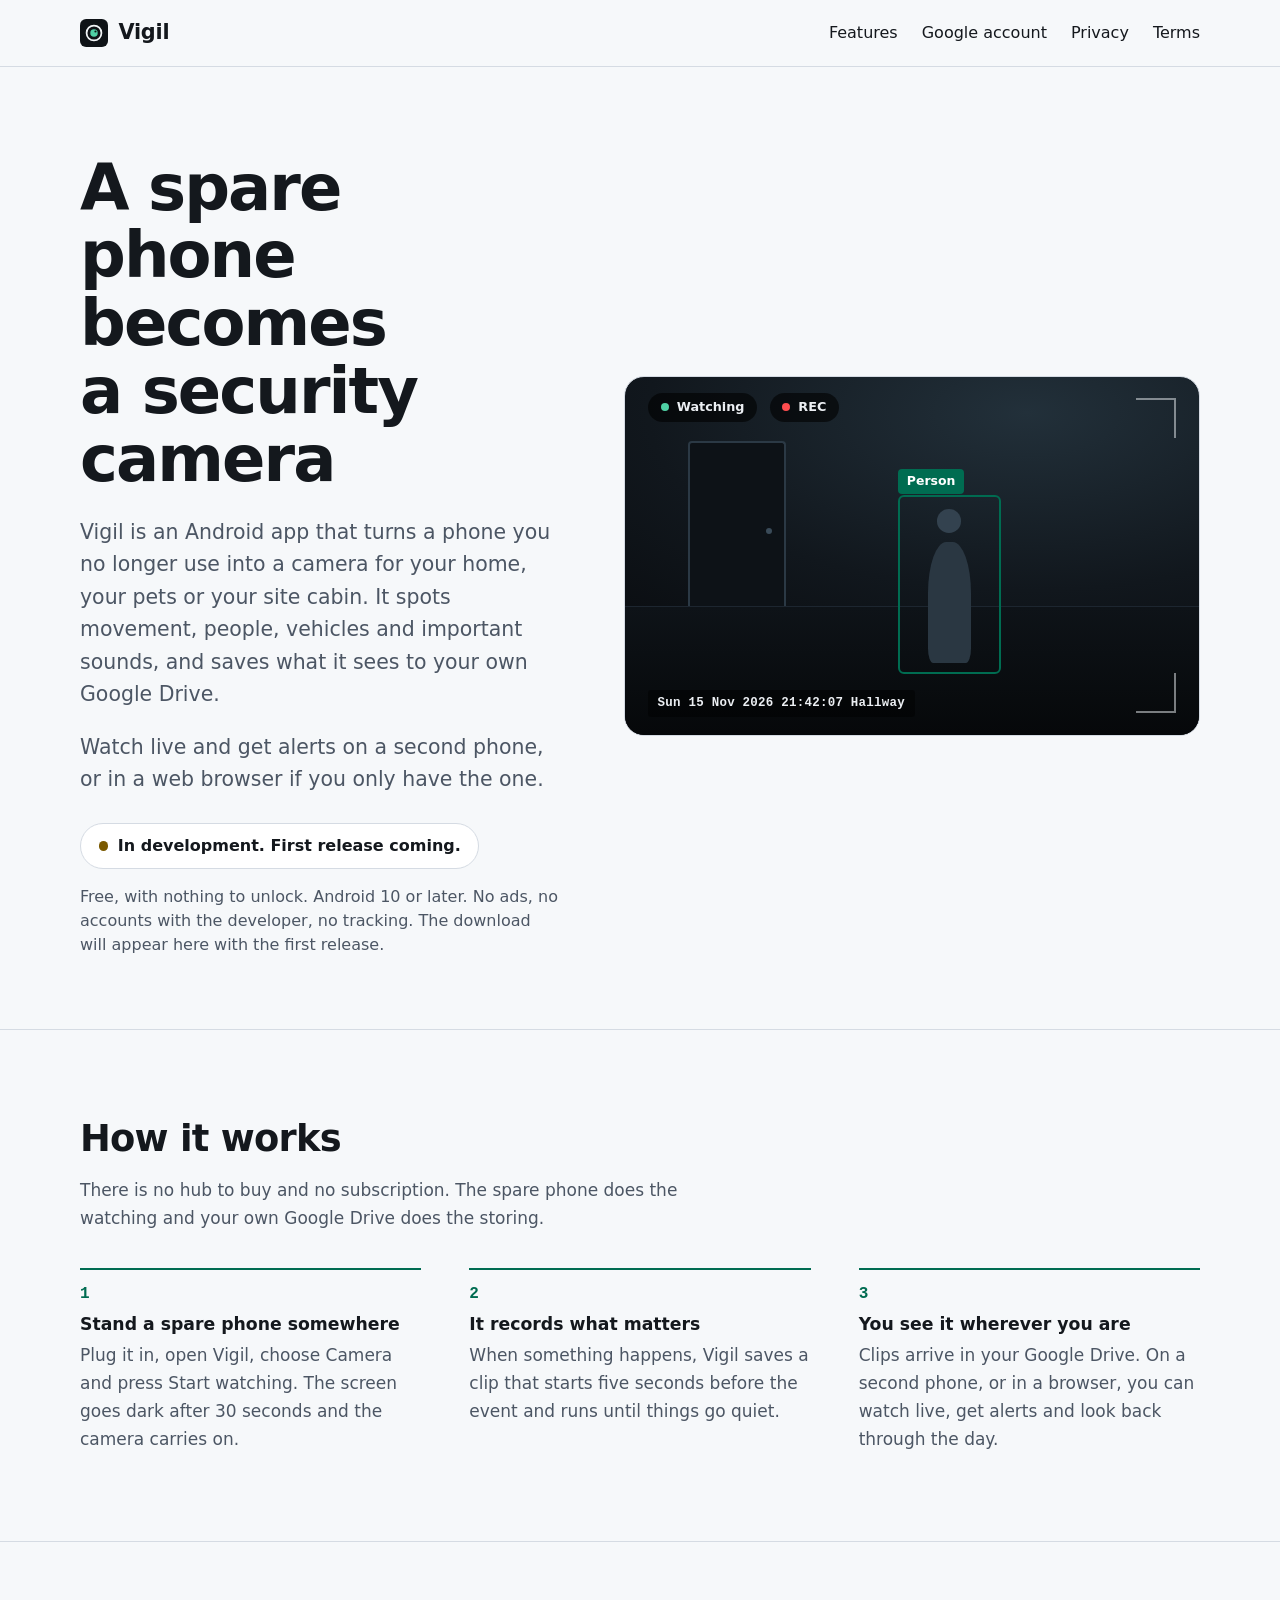
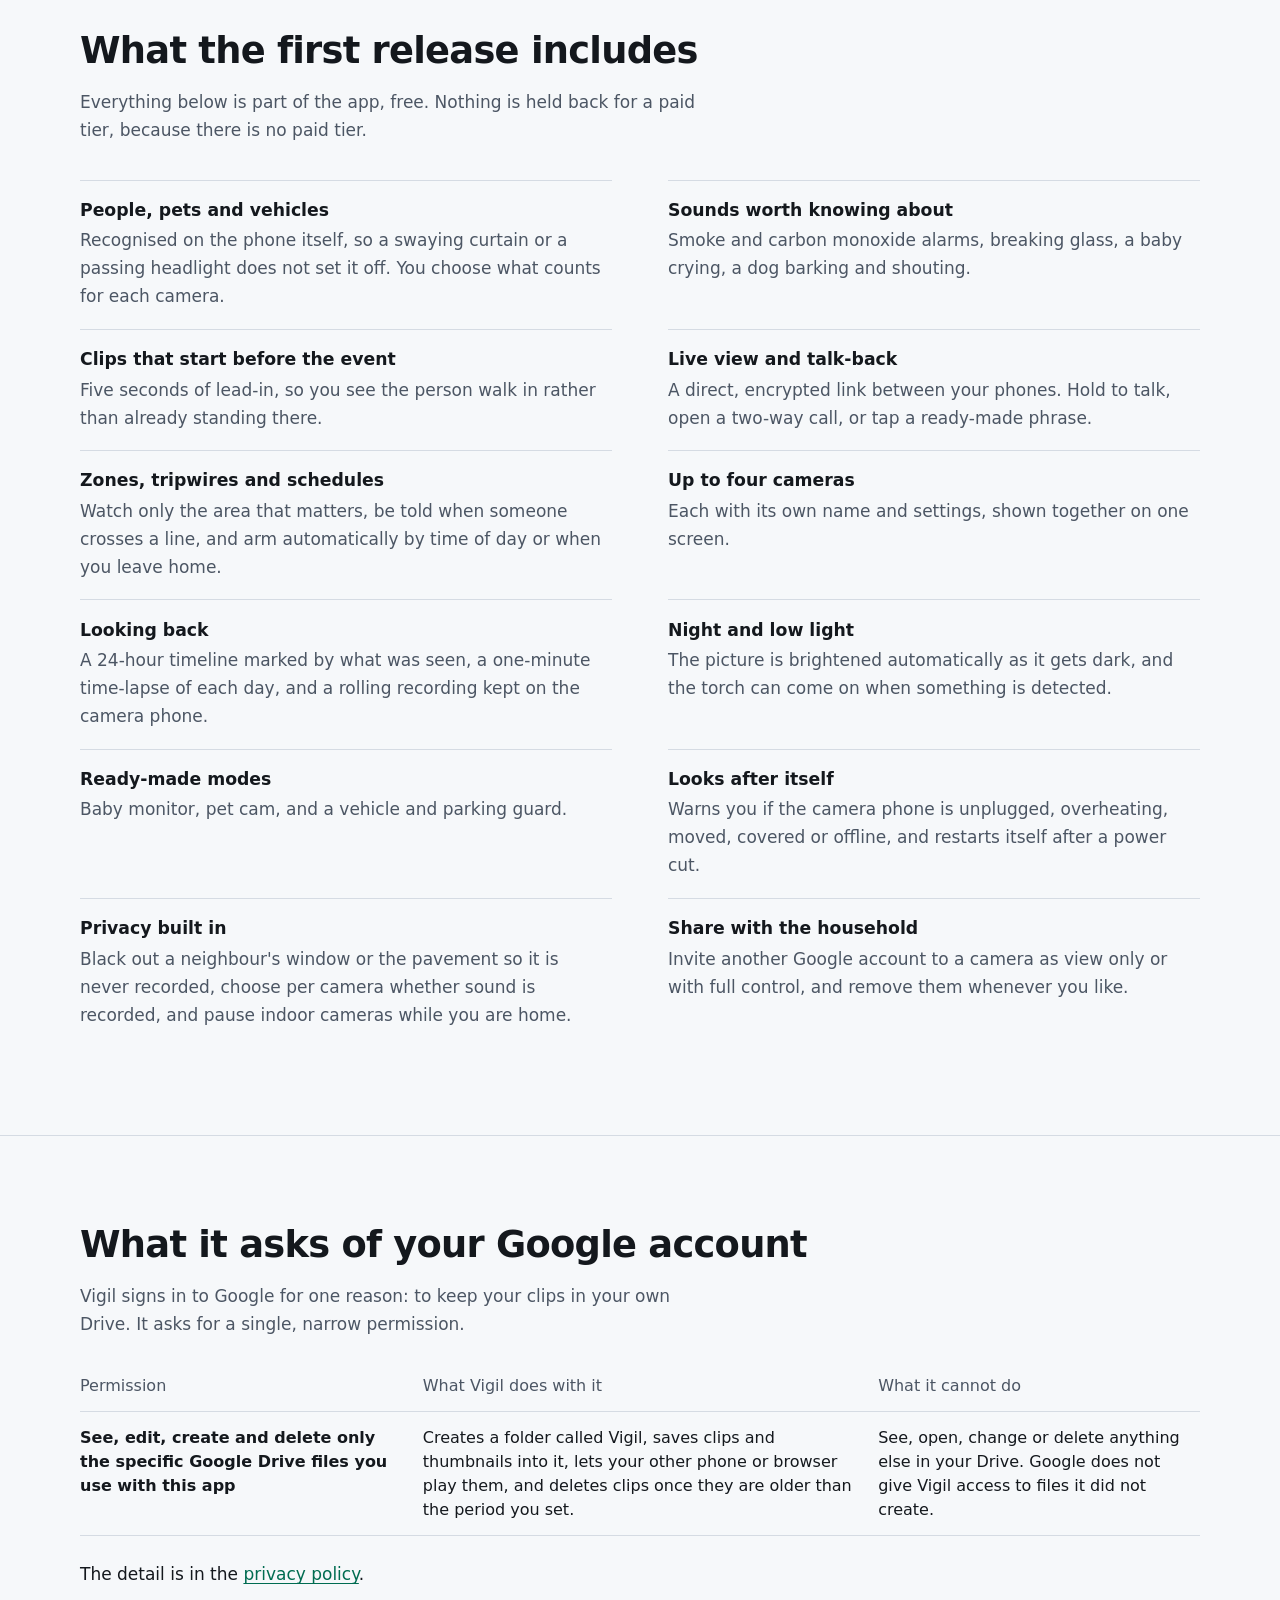
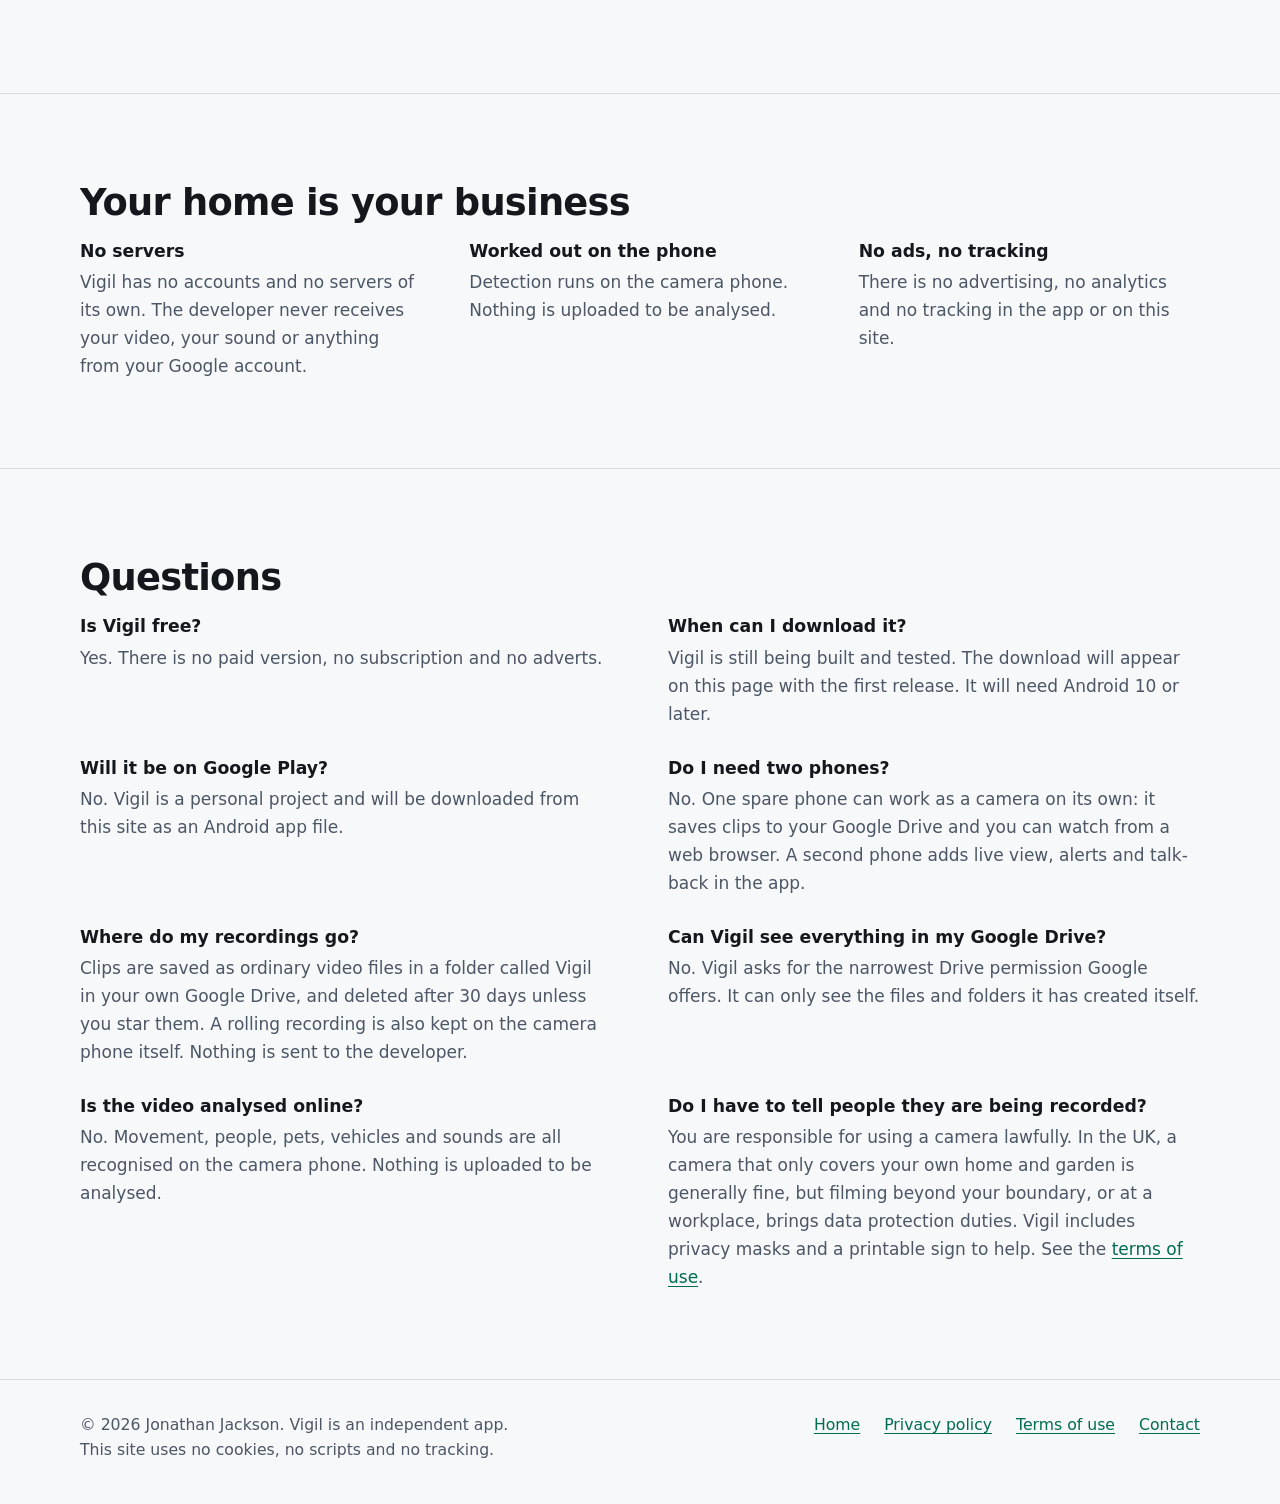
==== index.html @ ba8166d8 "Add the Vigil website: home page, privacy policy and terms of use" ====
<!DOCTYPE html>
<html lang="en-GB">
<head>
<meta charset="utf-8">
<meta name="viewport" content="width=device-width, initial-scale=1">
<title>Vigil: a spare Android phone as a home security camera</title>
<meta name="description" content="Vigil turns a spare Android phone into a security camera. Detection runs on the phone and clips save to your own Google Drive. Free, no ads, no tracking.">
<meta name="author" content="Jonathan Jackson">
<link rel="canonical" href="https://customgpter.github.io/vigil/">
<meta name="theme-color" content="#0b0d10" media="(prefers-color-scheme: dark)">
<meta name="theme-color" content="#f6f8fa" media="(prefers-color-scheme: light)">
<meta property="og:type" content="website">
<meta property="og:site_name" content="Vigil">
<meta property="og:title" content="Vigil: a spare Android phone as a home security camera">
<meta property="og:description" content="Vigil turns a spare Android phone into a security camera. Detection runs on the phone and clips save to your own Google Drive. Free, no ads, no tracking.">
<meta property="og:url" content="https://customgpter.github.io/vigil/">
<meta property="og:locale" content="en_GB">
<meta name="twitter:card" content="summary">
<link rel="icon" href="./assets/favicon.svg" type="image/svg+xml">
<link rel="stylesheet" href="./assets/site.css?v=1">
<script type="application/ld+json">{"@context":"https://schema.org","@type":"SoftwareApplication","name":"Vigil","url":"https://customgpter.github.io/vigil/","description":"Vigil turns a spare Android phone into a home security camera that saves clips to your own Google Drive.","applicationCategory":"UtilitiesApplication","applicationSubCategory":"Security camera","operatingSystem":"Android 10 or later","offers":{"@type":"Offer","price":"0","priceCurrency":"GBP"},"inLanguage":"en-GB","featureList":["Movement, person, pet and vehicle detection on the phone","Sound alerts for smoke alarms, breaking glass, crying, barking and shouting","Event clips saved to your own Google Drive","Live view and talk-back from a second phone","Web viewer for a single-phone set-up","Privacy masks and per-camera audio control"],"author":{"@type":"Person","name":"Jonathan Jackson"}}</script>
<script type="application/ld+json">{"@context":"https://schema.org","@type":"WebSite","name":"Vigil","url":"https://customgpter.github.io/vigil/","inLanguage":"en-GB"}</script>
<script type="application/ld+json">{"@context":"https://schema.org","@type":"FAQPage","mainEntity":[{"@type":"Question","name":"Is Vigil free?","acceptedAnswer":{"@type":"Answer","text":"Yes. There is no paid version, no subscription and no adverts."}},{"@type":"Question","name":"When can I download it?","acceptedAnswer":{"@type":"Answer","text":"Vigil is still being built and tested. The download will appear on this page with the first release. It will need Android 10 or later."}},{"@type":"Question","name":"Will it be on Google Play?","acceptedAnswer":{"@type":"Answer","text":"No. Vigil is a personal project and will be downloaded from this site as an Android app file."}},{"@type":"Question","name":"Do I need two phones?","acceptedAnswer":{"@type":"Answer","text":"No. One spare phone can work as a camera on its own: it saves clips to your Google Drive and you can watch from a web browser. A second phone adds live view, alerts and talk-back in the app."}},{"@type":"Question","name":"Where do my recordings go?","acceptedAnswer":{"@type":"Answer","text":"Clips are saved as ordinary video files in a folder called Vigil in your own Google Drive, and deleted after 30 days unless you star them. A rolling recording is also kept on the camera phone itself. Nothing is sent to the developer."}},{"@type":"Question","name":"Can Vigil see everything in my Google Drive?","acceptedAnswer":{"@type":"Answer","text":"No. Vigil asks for the narrowest Drive permission Google offers. It can only see the files and folders it has created itself."}},{"@type":"Question","name":"Is the video analysed online?","acceptedAnswer":{"@type":"Answer","text":"No. Movement, people, pets, vehicles and sounds are all recognised on the camera phone. Nothing is uploaded to be analysed."}},{"@type":"Question","name":"Do I have to tell people they are being recorded?","acceptedAnswer":{"@type":"Answer","text":"You are responsible for using a camera lawfully. In the UK, a camera that only covers your own home and garden is generally fine, but filming beyond your boundary, or at a workplace, brings data protection duties. Vigil includes privacy masks and a printable sign to help. See the terms of use."}}]}</script>
</head>
<body>
<a class="skip" href="#main">Skip to content</a>
<header class="masthead">
<div class="wrap">
<a class="brand" href="./" aria-label="Vigil home"><svg viewBox="0 0 64 64" aria-hidden="true"><rect width="64" height="64" rx="14" fill="#0f1317"/><circle cx="32" cy="32" r="17" fill="none" stroke="#f2f5f7" stroke-width="4"/><circle cx="32" cy="32" r="8.5" fill="#4fd1a5"/><circle cx="35.4" cy="28.6" r="2.5" fill="#0f1317"/></svg><span>Vigil</span></a>
<nav aria-label="Main"><ul><li><a href="./#features">Features</a></li><li><a href="./#google">Google account</a></li><li><a href="./privacy.html">Privacy</a></li><li><a href="./terms.html">Terms</a></li></ul></nav>
</div>
</header>
<main id="main">
<div class="hero">
<div class="wrap hero-grid">
<div class="hero-copy">
<h1>A spare phone becomes a security camera</h1>
<p class="lede">Vigil is an Android app that turns a phone you no longer use into a camera for your home, your pets or your site cabin. It spots movement, people, vehicles and important sounds, and saves what it sees to your own Google Drive.</p>
<p class="lede">Watch live and get alerts on a second phone, or in a web browser if you only have the one.</p>
<p class="status">In development. First release coming.</p>
<p class="facts">Free, with nothing to unlock. Android 10 or later. No ads, no accounts with the developer, no tracking. The download will appear here with the first release.</p>
</div>
<div class="view" role="img" aria-label="A camera view of a hallway. A person is outlined and labelled Person. Status labels read Watching and Rec, and the date and time are stamped in the corner.">
<div class="floor"></div><div class="door"></div><div class="figure"></div>
<div class="box"><span>Person</span></div>
<div class="pill watching">Watching</div><div class="pill rec">REC</div>
<div class="stamp">Sun 15 Nov 2026  21:42:07  Hallway</div>
<div class="corner c1"></div><div class="corner c2"></div>
</div>
</div>
</div>

<section id="how" aria-labelledby="how-h">
<div class="wrap">
<h2 id="how-h">How it works</h2>
<p class="intro">There is no hub to buy and no subscription. The spare phone does the watching and your own Google Drive does the storing.</p>
<ol class="steps">
<li><h3>Stand a spare phone somewhere</h3><p>Plug it in, open Vigil, choose Camera and press Start watching. The screen goes dark after 30 seconds and the camera carries on.</p></li>
<li><h3>It records what matters</h3><p>When something happens, Vigil saves a clip that starts five seconds before the event and runs until things go quiet.</p></li>
<li><h3>You see it wherever you are</h3><p>Clips arrive in your Google Drive. On a second phone, or in a browser, you can watch live, get alerts and look back through the day.</p></li>
</ol>
</div>
</section>

<section id="features" aria-labelledby="features-h">
<div class="wrap">
<h2 id="features-h">What the first release includes</h2>
<p class="intro">Everything below is part of the app, free. Nothing is held back for a paid tier, because there is no paid tier.</p>
<dl class="features">
<div><dt>People, pets and vehicles</dt><dd>Recognised on the phone itself, so a swaying curtain or a passing headlight does not set it off. You choose what counts for each camera.</dd></div>
<div><dt>Sounds worth knowing about</dt><dd>Smoke and carbon monoxide alarms, breaking glass, a baby crying, a dog barking and shouting.</dd></div>
<div><dt>Clips that start before the event</dt><dd>Five seconds of lead-in, so you see the person walk in rather than already standing there.</dd></div>
<div><dt>Live view and talk-back</dt><dd>A direct, encrypted link between your phones. Hold to talk, open a two-way call, or tap a ready-made phrase.</dd></div>
<div><dt>Zones, tripwires and schedules</dt><dd>Watch only the area that matters, be told when someone crosses a line, and arm automatically by time of day or when you leave home.</dd></div>
<div><dt>Up to four cameras</dt><dd>Each with its own name and settings, shown together on one screen.</dd></div>
<div><dt>Looking back</dt><dd>A 24-hour timeline marked by what was seen, a one-minute time-lapse of each day, and a rolling recording kept on the camera phone.</dd></div>
<div><dt>Night and low light</dt><dd>The picture is brightened automatically as it gets dark, and the torch can come on when something is detected.</dd></div>
<div><dt>Ready-made modes</dt><dd>Baby monitor, pet cam, and a vehicle and parking guard.</dd></div>
<div><dt>Looks after itself</dt><dd>Warns you if the camera phone is unplugged, overheating, moved, covered or offline, and restarts itself after a power cut.</dd></div>
<div><dt>Privacy built in</dt><dd>Black out a neighbour's window or the pavement so it is never recorded, choose per camera whether sound is recorded, and pause indoor cameras while you are home.</dd></div>
<div><dt>Share with the household</dt><dd>Invite another Google account to a camera as view only or with full control, and remove them whenever you like.</dd></div>
</dl>
</div>
</section>

<section id="google" aria-labelledby="google-h">
<div class="wrap">
<h2 id="google-h">What it asks of your Google account</h2>
<p class="intro">Vigil signs in to Google for one reason: to keep your clips in your own Drive. It asks for a single, narrow permission.</p>
<div class="scroll">
<table>
<thead><tr><th scope="col">Permission</th><th scope="col">What Vigil does with it</th><th scope="col">What it cannot do</th></tr></thead>
<tbody>
<tr><th scope="row">See, edit, create and delete only the specific Google Drive files you use with this app</th><td>Creates a folder called Vigil, saves clips and thumbnails into it, lets your other phone or browser play them, and deletes clips once they are older than the period you set.</td><td>See, open, change or delete anything else in your Drive. Google does not give Vigil access to files it did not create.</td></tr>
</tbody>
</table>
</div>
<p class="after-table">The detail is in the <a href="privacy.html#google-user-data">privacy policy</a>.</p>
</div>
</section>

<section id="privacy" aria-labelledby="privacy-h">
<div class="wrap">
<h2 id="privacy-h">Your home is your business</h2>
<ul class="plain">
<li><h3>No servers</h3><p>Vigil has no accounts and no servers of its own. The developer never receives your video, your sound or anything from your Google account.</p></li>
<li><h3>Worked out on the phone</h3><p>Detection runs on the camera phone. Nothing is uploaded to be analysed.</p></li>
<li><h3>No ads, no tracking</h3><p>There is no advertising, no analytics and no tracking in the app or on this site.</p></li>
</ul>
</div>
</section>

<section id="questions" aria-labelledby="questions-h">
<div class="wrap">
<h2 id="questions-h">Questions</h2>
<div class="faq">
<div><h3>Is Vigil free?</h3><p>Yes. There is no paid version, no subscription and no adverts.</p></div><div><h3>When can I download it?</h3><p>Vigil is still being built and tested. The download will appear on this page with the first release. It will need Android 10 or later.</p></div><div><h3>Will it be on Google Play?</h3><p>No. Vigil is a personal project and will be downloaded from this site as an Android app file.</p></div><div><h3>Do I need two phones?</h3><p>No. One spare phone can work as a camera on its own: it saves clips to your Google Drive and you can watch from a web browser. A second phone adds live view, alerts and talk-back in the app.</p></div><div><h3>Where do my recordings go?</h3><p>Clips are saved as ordinary video files in a folder called Vigil in your own Google Drive, and deleted after 30 days unless you star them. A rolling recording is also kept on the camera phone itself. Nothing is sent to the developer.</p></div><div><h3>Can Vigil see everything in my Google Drive?</h3><p>No. Vigil asks for the narrowest Drive permission Google offers. It can only see the files and folders it has created itself.</p></div><div><h3>Is the video analysed online?</h3><p>No. Movement, people, pets, vehicles and sounds are all recognised on the camera phone. Nothing is uploaded to be analysed.</p></div><div><h3>Do I have to tell people they are being recorded?</h3><p>You are responsible for using a camera lawfully. In the UK, a camera that only covers your own home and garden is generally fine, but filming beyond your boundary, or at a workplace, brings data protection duties. Vigil includes privacy masks and a printable sign to help. See the <a href="terms.html#lawful">terms of use</a>.</p></div>
</div>
</div>
</section>
</main>
<footer class="colophon">
<div class="wrap">
<div>
<p>&copy; 2026 Jonathan Jackson. Vigil is an independent app.</p>
<p>This site uses no cookies, no scripts and no tracking.</p>
</div>
<nav aria-label="Footer"><ul>
<li><a href="./">Home</a></li>
<li><a href="./privacy.html">Privacy policy</a></li>
<li><a href="./terms.html">Terms of use</a></li>
<li><a href="https://github.com/CustomGPTer/vigil/issues">Contact</a></li>
</ul></nav>
</div>
</footer>
</body>
</html>
---- assets/site.css ----
:root{
  --page:#0b0d10; --panel:#12151a; --raised:#181c22; --ink:#eceff3; --soft:#9aa4b2; --rule:#232a33;
  --accent:#4fd1a5; --accent-ink:#00382a; --warn:#f5b94c; --rec:#ff4d4f;
  --sans:system-ui,-apple-system,"Segoe UI",Roboto,"Helvetica Neue",Arial,sans-serif;
  --mono:ui-monospace,SFMono-Regular,Menlo,Consolas,"Liberation Mono",monospace;
  color-scheme:dark light;
}
@media (prefers-color-scheme:light){
  :root{--page:#f6f8fa; --panel:#ffffff; --raised:#eff2f6; --ink:#14181d; --soft:#4c5664; --rule:#d5dbe3;
    --accent:#006c51; --accent-ink:#ffffff; --warn:#7a5900; --rec:#d92d2f}
}

*,*::before,*::after{box-sizing:border-box}
html{-webkit-text-size-adjust:100%;scroll-behavior:smooth}
@media (prefers-reduced-motion:reduce){html{scroll-behavior:auto}}
body{margin:0;background:var(--page);color:var(--ink);font:400 1.0625rem/1.65 var(--sans);text-rendering:optimizeLegibility}
img,svg{max-width:100%;display:block}
a{color:var(--accent);text-decoration-thickness:.06em;text-underline-offset:.18em}
a:hover{text-decoration-thickness:.12em}
:focus-visible{outline:3px solid var(--accent);outline-offset:3px;border-radius:4px}
code{font:.9em/1 var(--mono);overflow-wrap:anywhere}
.skip{position:absolute;left:-999px;top:0;background:var(--ink);color:var(--page);padding:.6rem 1rem;z-index:10}
.skip:focus{left:.5rem;top:.5rem}

.wrap{width:min(70rem,100% - 2.5rem);margin-inline:auto}
.measure{max-width:44rem}

/* ---------- masthead */
.masthead{border-bottom:1px solid var(--rule)}
.masthead .wrap{display:flex;flex-wrap:wrap;align-items:center;justify-content:space-between;gap:.5rem 2rem;padding-block:1rem}
.brand{display:inline-flex;align-items:center;gap:.65rem;font:700 1.3rem/1 var(--sans);color:var(--ink);text-decoration:none;letter-spacing:-.01em}
.brand svg{width:1.75rem;height:1.75rem;flex:none}
.masthead nav ul{display:flex;flex-wrap:wrap;gap:.25rem 1.5rem;list-style:none;margin:0;padding:0;font-size:1rem;line-height:1.4}
.masthead nav a{color:var(--ink);text-decoration:none;padding-block:.35rem;display:inline-block}
.masthead nav a:hover,.masthead nav a[aria-current="page"]{text-decoration:underline;text-decoration-color:var(--accent);text-decoration-thickness:.14em;text-underline-offset:.4em}

/* ---------- hero */
.hero{padding-block:clamp(2.5rem,7vw,5.5rem) clamp(2.5rem,6vw,4.5rem)}
.hero-grid{display:grid;gap:clamp(2rem,5vw,4rem);align-items:center}
@media (min-width:60rem){.hero-grid{grid-template-columns:minmax(0,5fr) minmax(0,6fr)}}
h1{font:700 clamp(2.4rem,6vw,4rem)/1.06 var(--sans);letter-spacing:-.03em;margin:0 0 1.4rem;text-wrap:balance}
.lede{font-size:clamp(1.12rem,2vw,1.28rem);line-height:1.58;color:var(--soft);margin:0 0 1.3rem;max-width:34rem}
.facts{font-size:1rem;line-height:1.5;color:var(--soft);margin:0}
.status{display:inline-flex;align-items:center;gap:.6rem;border:1px solid var(--rule);background:var(--panel);border-radius:999px;padding:.55rem 1.1rem;font-weight:700;font-size:1rem;margin:.4rem 0 1rem}
.status::before{content:"";width:.6rem;height:.6rem;border-radius:50%;background:var(--warn)}

/* the viewfinder: what the camera phone sees */
.view{position:relative;aspect-ratio:16/10;border-radius:20px;border:1px solid var(--rule);overflow:hidden;color:#eceff3;
  background:
    radial-gradient(120% 90% at 70% 10%,#22303a 0,#11171d 55%,#080a0d 100%)}
.view .floor{position:absolute;inset:auto 0 0 0;height:36%;background:linear-gradient(#0e1318,#06080a);border-top:1px solid #1d2630}
.view .door{position:absolute;left:11%;bottom:36%;width:17%;height:46%;border:2px solid #2b3945;border-bottom:0;border-radius:4px 4px 0 0;background:#0d1217}
.view .door::after{content:"";position:absolute;right:12%;top:52%;width:7%;aspect-ratio:1;border-radius:50%;background:#3a4b59}
.view .figure{position:absolute;left:52%;bottom:20%;width:9%;height:43%}
.view .figure::before{content:"";position:absolute;left:27%;top:0;width:46%;aspect-ratio:1;border-radius:50%;background:#33424f}
.view .figure::after{content:"";position:absolute;left:8%;right:8%;top:21%;bottom:0;border-radius:42% 42% 12% 12%;background:#2a3742}
.view .box{position:absolute;left:47.5%;bottom:17%;width:18%;height:50%;border:2px solid var(--accent);border-radius:6px}
.view .box span{position:absolute;left:-2px;top:-1.75rem;background:var(--accent);color:var(--accent-ink);font:700 .78rem/1 var(--sans);padding:.38rem .55rem;border-radius:4px;white-space:nowrap}
.view .pill{position:absolute;top:4.5%;font:700 .8rem/1 var(--sans);background:rgba(0,0,0,.6);padding:.5rem .8rem;border-radius:999px;display:inline-flex;align-items:center;gap:.5rem}
.view .pill::before{content:"";width:.5rem;height:.5rem;border-radius:50%;background:var(--dot)}
.view .watching{left:4%;--dot:#4fd1a5}
.view .rec{left:calc(4% + 7.6rem);--dot:#ff4d4f}
.view .stamp{position:absolute;left:4%;bottom:5%;font:700 .78rem/1 var(--mono);background:rgba(0,0,0,.45);padding:.45rem .6rem;border-radius:3px;letter-spacing:.02em}
.view .corner{position:absolute;width:7%;aspect-ratio:1;border:2px solid rgba(236,239,243,.5)}
.view .c1{right:4%;top:6%;border-left:0;border-bottom:0}
.view .c2{right:4%;bottom:6%;border-left:0;border-top:0}
@media (max-width:30rem){.view .rec{display:none}}
@media (prefers-reduced-motion:no-preference){
  .view .rec::before{animation:blink 1.4s ease-in-out infinite}
  .view .box{animation:lock .9s cubic-bezier(.2,.8,.25,1) .4s both}
  @keyframes blink{50%{opacity:.25}}
  @keyframes lock{from{opacity:0;transform:scale(1.18)}to{opacity:1;transform:none}}
}

/* ---------- sections */
section{padding-block:clamp(3rem,7vw,5.5rem)}
section{border-top:1px solid var(--rule)}
h2{font:700 clamp(1.65rem,3.3vw,2.3rem)/1.15 var(--sans);letter-spacing:-.02em;margin:0 0 1rem;text-wrap:balance}
h3{font:700 1.08rem/1.35 var(--sans);margin:0 0 .3rem}
p{margin:0 0 1rem}
.intro{color:var(--soft);max-width:40rem;margin-bottom:2.2rem}

.steps{list-style:none;counter-reset:s;margin:0;padding:0;display:grid;gap:2rem 3rem}
@media (min-width:52rem){.steps{grid-template-columns:repeat(3,minmax(0,1fr))}}
.steps li{counter-increment:s;border-top:2px solid var(--accent);padding-top:1rem}
.steps li::before{content:counter(s);font:700 1rem/1 var(--mono);color:var(--accent);display:block;margin-bottom:.7rem}
.steps p{margin:0;color:var(--soft)}

.features{display:grid;gap:0 3.5rem;margin:0}
@media (min-width:46rem){.features{grid-template-columns:repeat(2,minmax(0,1fr))}}
.features div{padding:1.15rem 0;border-top:1px solid var(--rule)}
.features dt{font-weight:700;font-size:1.08rem;line-height:1.35}
.features dd{margin:.25rem 0 0;color:var(--soft)}

.scroll{overflow-x:auto}
table{width:100%;border-collapse:collapse;font-size:1rem;line-height:1.5}
th,td{text-align:left;vertical-align:top;padding:.85rem 1.2rem .85rem 0;border-top:1px solid var(--rule)}
thead th{border-top:0;color:var(--soft);font-weight:400;padding-top:0}
tbody th{font-weight:700;min-width:11rem}
tr:last-child>*{border-bottom:1px solid var(--rule)}
.after-table{margin-top:1.5rem}

.plain{list-style:none;margin:0;padding:0;display:grid;gap:1.6rem 3rem}
@media (min-width:52rem){.plain{grid-template-columns:repeat(3,minmax(0,1fr))}}
.plain p{color:var(--soft);margin:0}

.faq{display:grid;gap:1.8rem 3.5rem}
@media (min-width:52rem){.faq{grid-template-columns:repeat(2,minmax(0,1fr))}}
.faq p{color:var(--soft);margin:0}

/* ---------- document pages */
.doc{padding-block:clamp(2.5rem,6vw,4.5rem) clamp(3rem,7vw,5rem)}
.doc h1{font-size:clamp(2.1rem,5vw,3.1rem)}
.doc .lede{max-width:none}
.doc h2{font-size:1.45rem;margin-top:2.8rem;scroll-margin-top:1.5rem}
.doc h3{margin-top:1.6rem}
.doc ul{padding-left:1.25rem;margin:0 0 1rem}
.doc li{margin:.4rem 0}
.contents{border-block:1px solid var(--rule);padding-block:1rem;margin-block:2rem;font-size:1rem;line-height:1.5}
.contents ul{list-style:none;margin:.4rem 0 0;padding:0;columns:2 14rem;column-gap:2rem}
.contents li{margin:.2rem 0;break-inside:avoid}
.note{border-left:3px solid var(--accent);padding:.2rem 0 .2rem 1.1rem;color:var(--soft)}

/* ---------- colophon */
.colophon{border-top:1px solid var(--rule);font-size:.98rem;line-height:1.6;color:var(--soft)}
.colophon .wrap{display:flex;flex-wrap:wrap;justify-content:space-between;gap:1rem 3rem;padding-block:2rem 2.6rem}
.colophon ul{display:flex;flex-wrap:wrap;gap:.3rem 1.5rem;list-style:none;margin:0;padding:0}
.colophon p{margin:0}
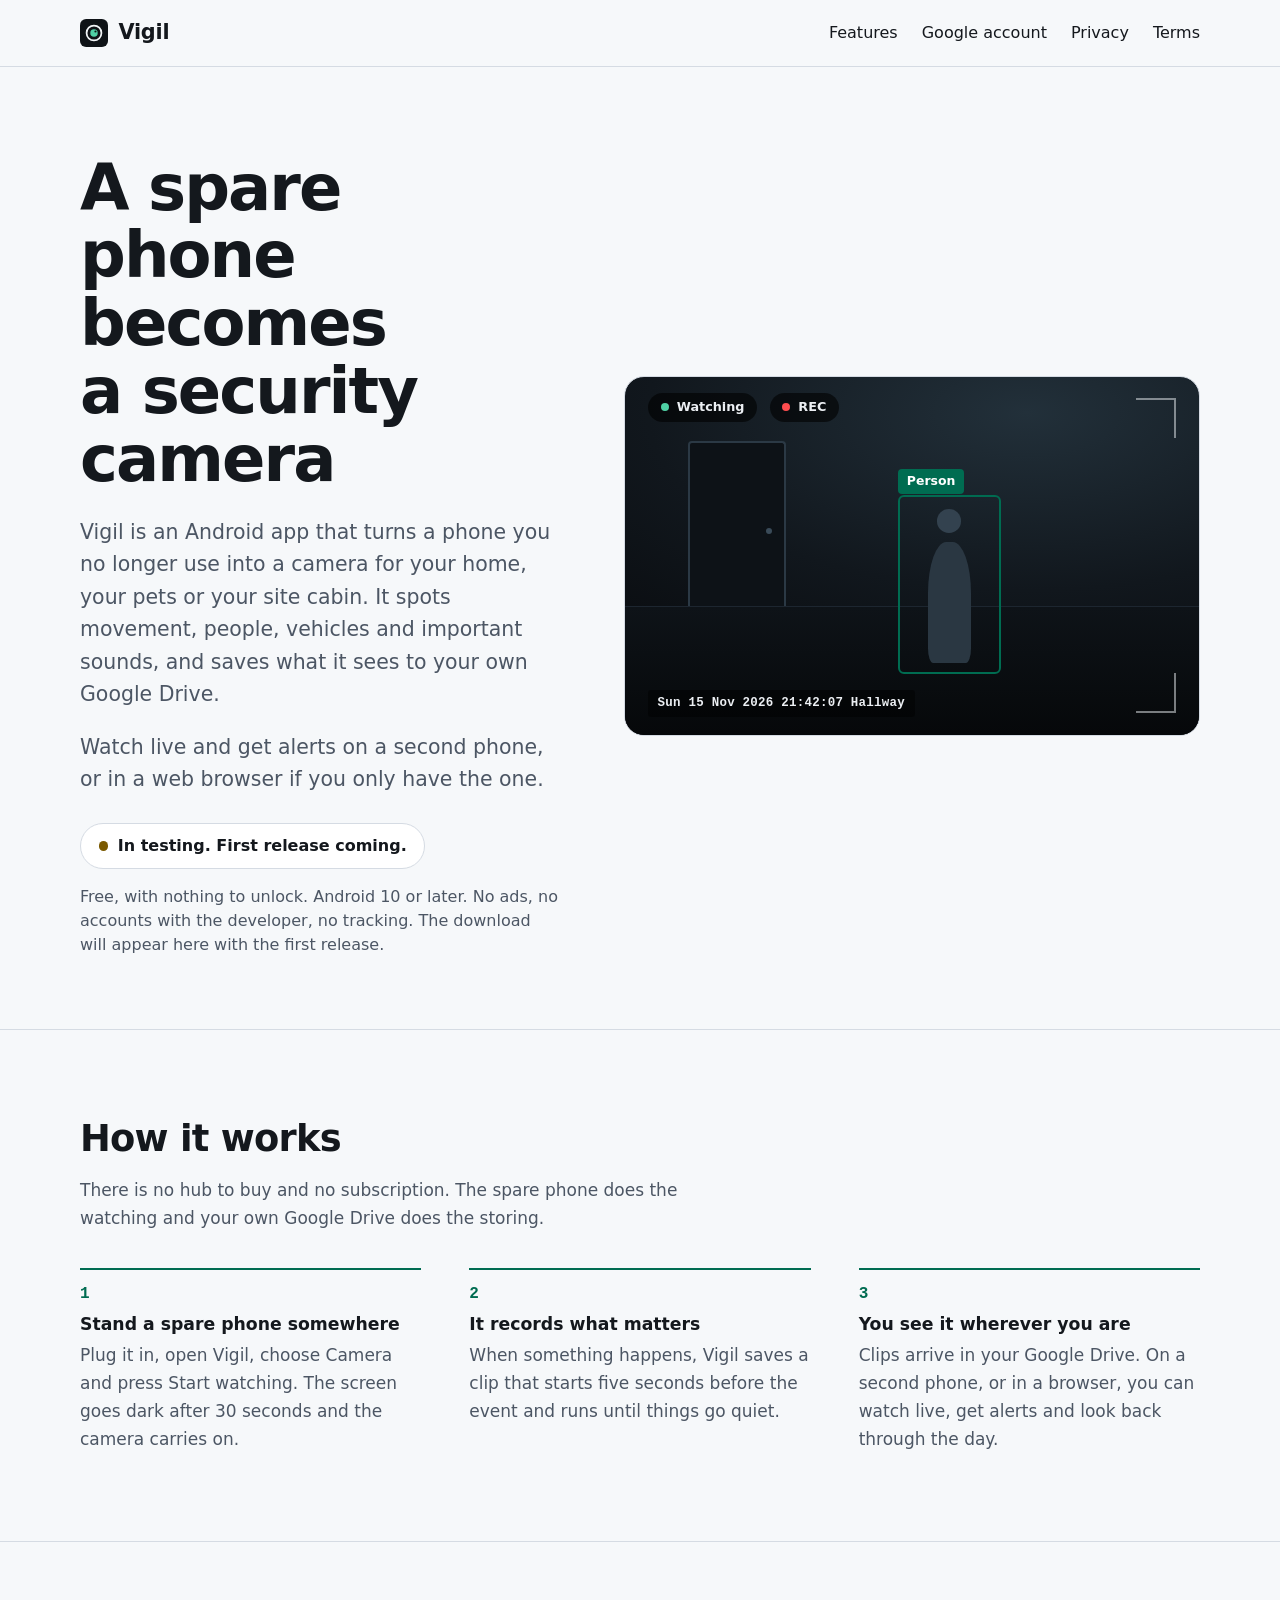
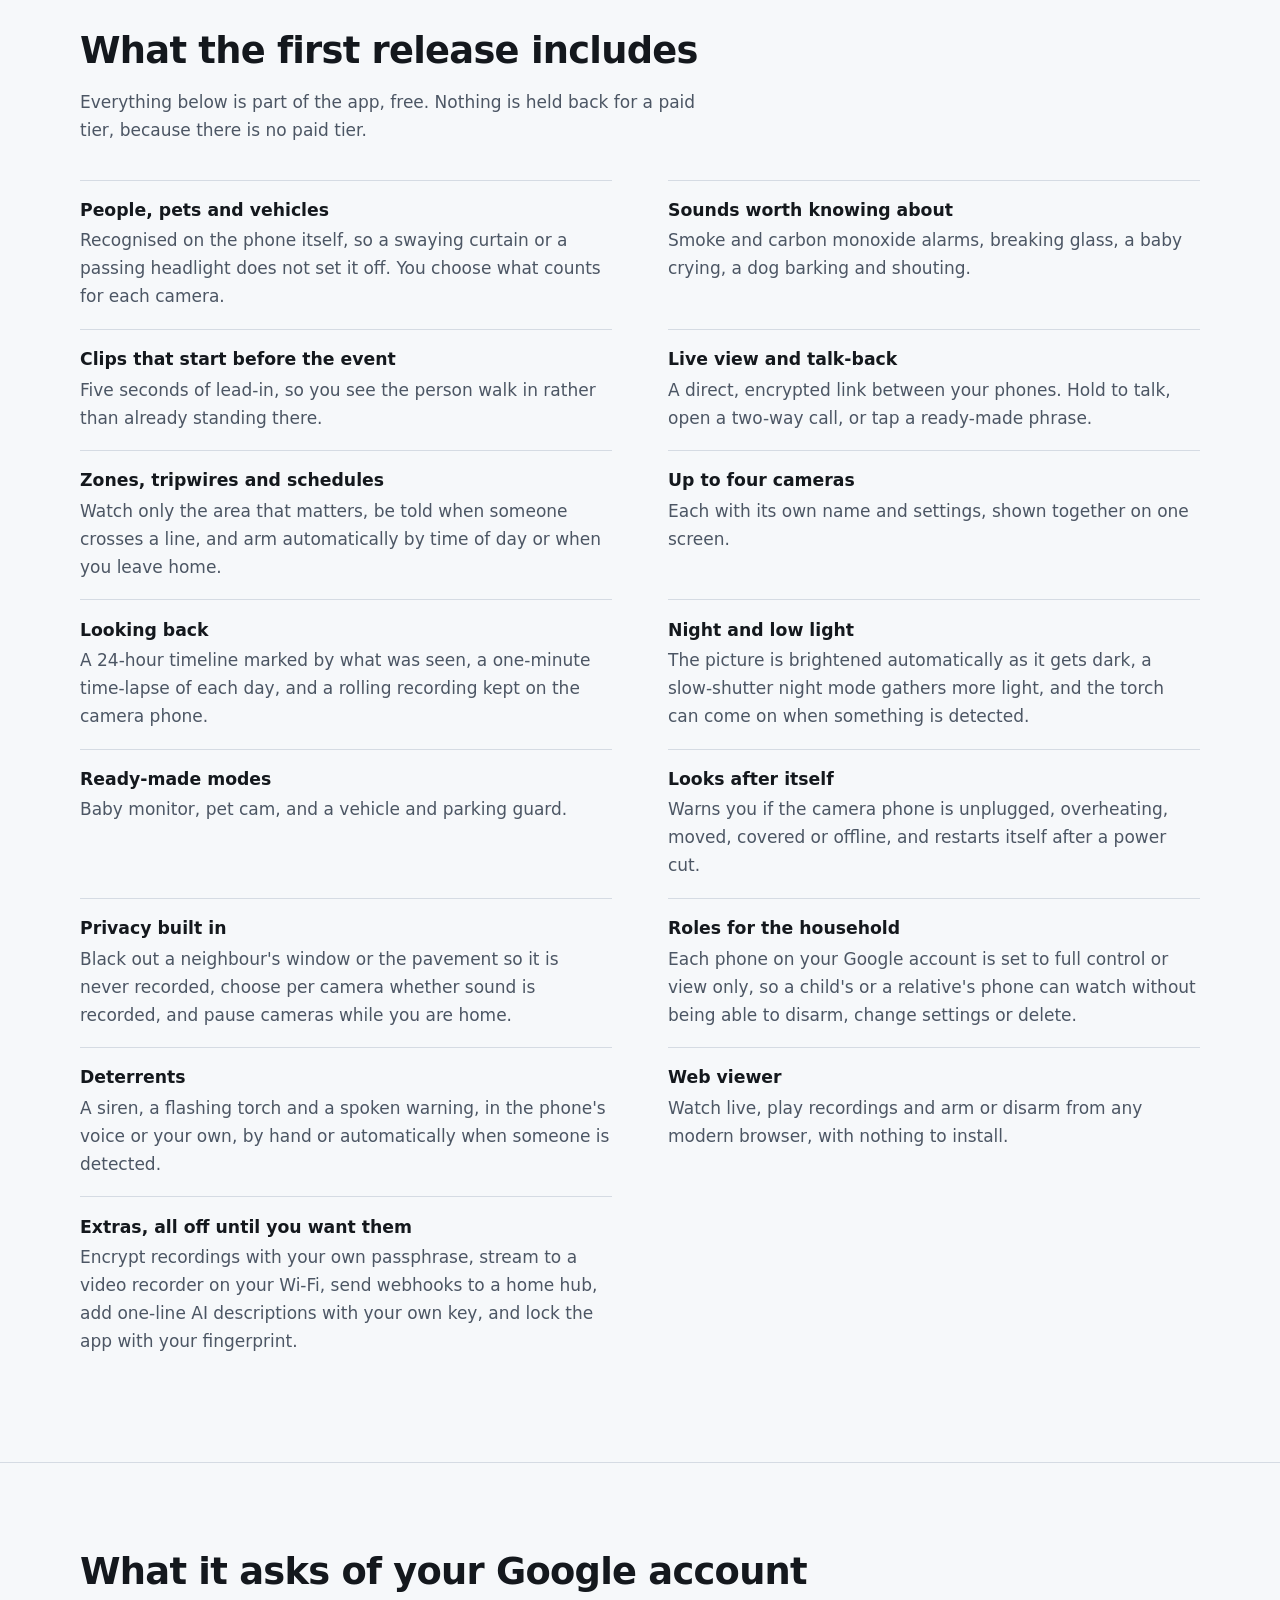
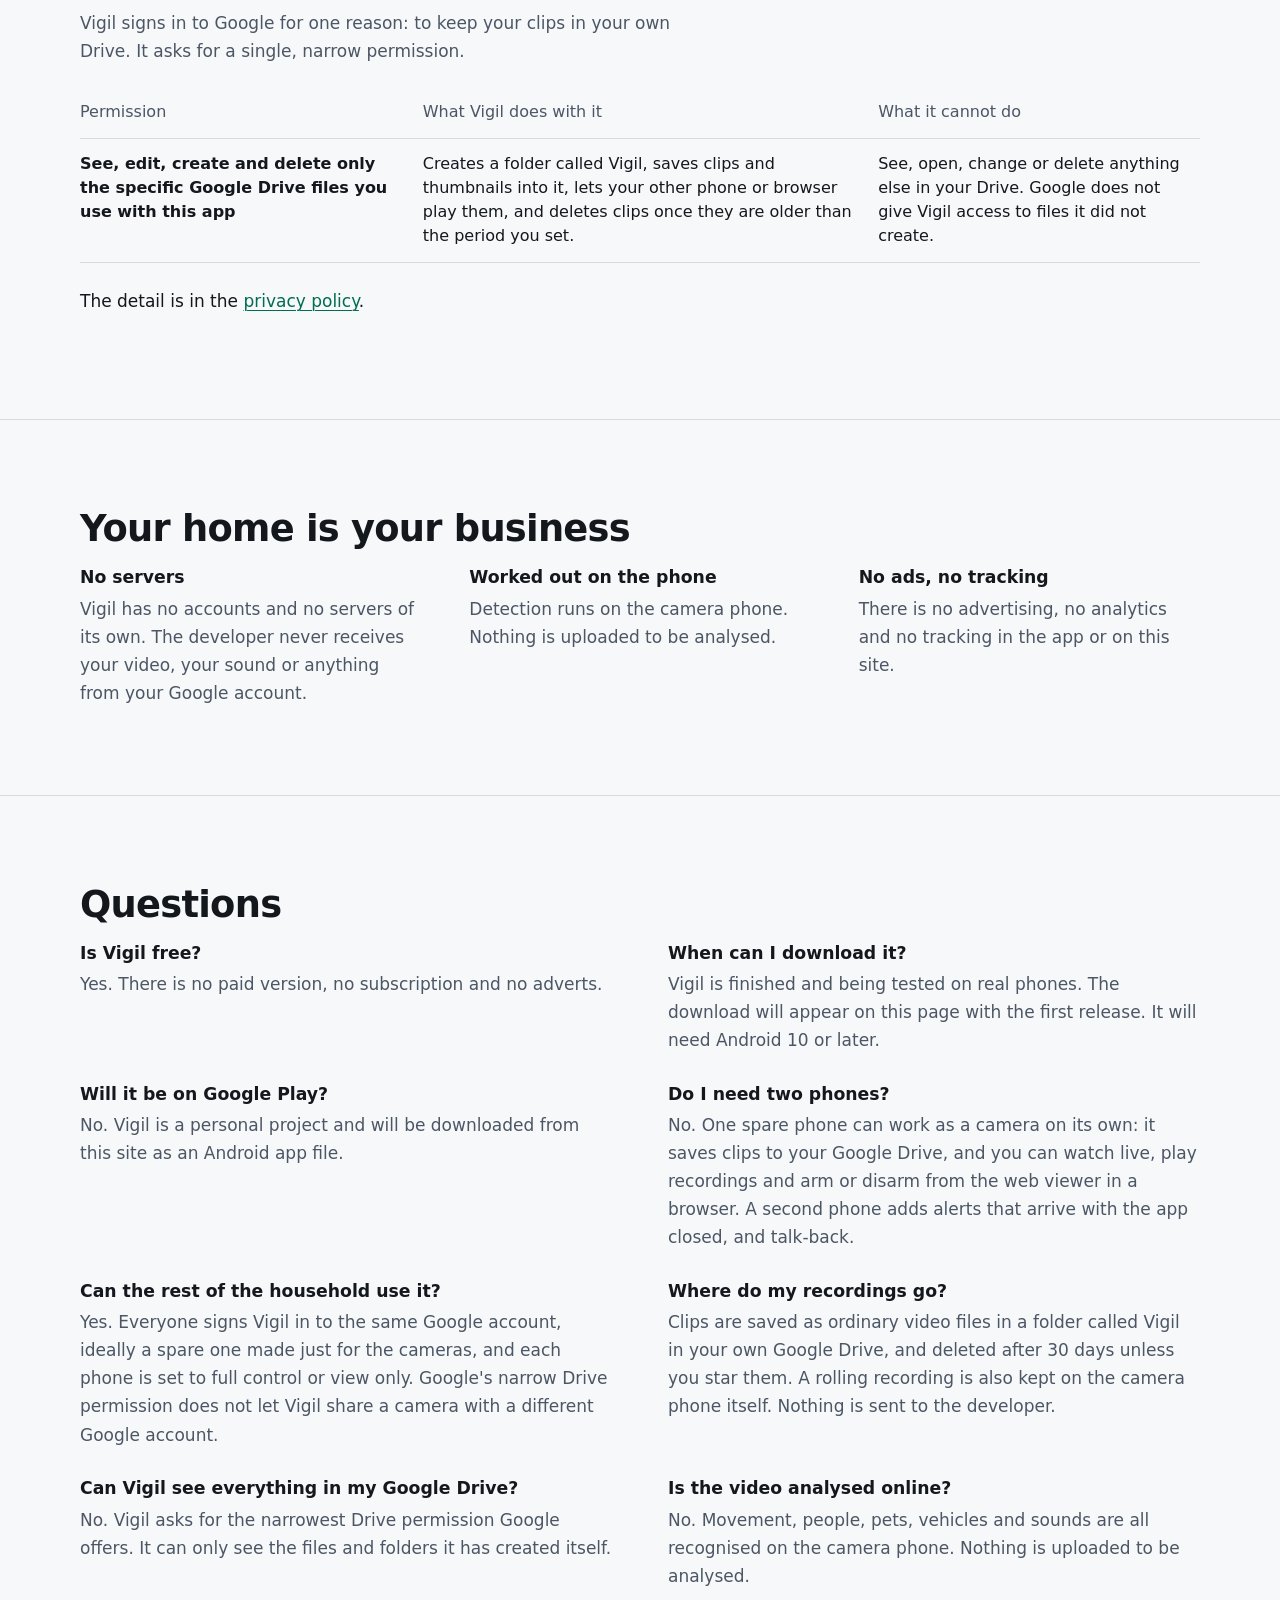
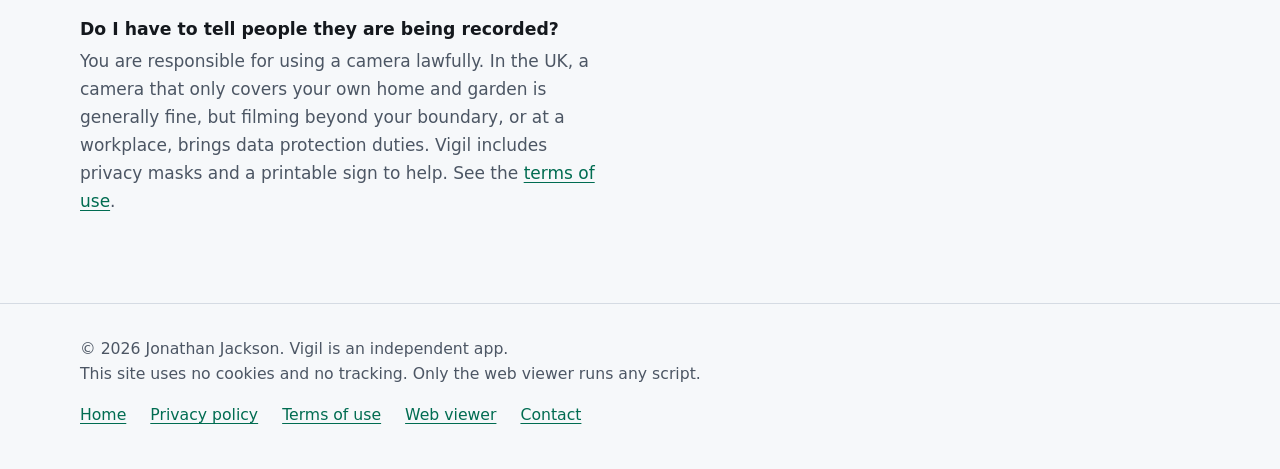
==== commit 14001d72: "Add the web viewer and bring the site in line with the finished app Privacy policy updated for roles" ====
--- a/index.html
+++ b/index.html
@@ -20,7 +20,7 @@
 <link rel="stylesheet" href="./assets/site.css?v=1">
 <script type="application/ld+json">{"@context":"https://schema.org","@type":"SoftwareApplication","name":"Vigil","url":"https://customgpter.github.io/vigil/","description":"Vigil turns a spare Android phone into a home security camera that saves clips to your own Google Drive.","applicationCategory":"UtilitiesApplication","applicationSubCategory":"Security camera","operatingSystem":"Android 10 or later","offers":{"@type":"Offer","price":"0","priceCurrency":"GBP"},"inLanguage":"en-GB","featureList":["Movement, person, pet and vehicle detection on the phone","Sound alerts for smoke alarms, breaking glass, crying, barking and shouting","Event clips saved to your own Google Drive","Live view and talk-back from a second phone","Web viewer for a single-phone set-up","Privacy masks and per-camera audio control"],"author":{"@type":"Person","name":"Jonathan Jackson"}}</script>
 <script type="application/ld+json">{"@context":"https://schema.org","@type":"WebSite","name":"Vigil","url":"https://customgpter.github.io/vigil/","inLanguage":"en-GB"}</script>
-<script type="application/ld+json">{"@context":"https://schema.org","@type":"FAQPage","mainEntity":[{"@type":"Question","name":"Is Vigil free?","acceptedAnswer":{"@type":"Answer","text":"Yes. There is no paid version, no subscription and no adverts."}},{"@type":"Question","name":"When can I download it?","acceptedAnswer":{"@type":"Answer","text":"Vigil is still being built and tested. The download will appear on this page with the first release. It will need Android 10 or later."}},{"@type":"Question","name":"Will it be on Google Play?","acceptedAnswer":{"@type":"Answer","text":"No. Vigil is a personal project and will be downloaded from this site as an Android app file."}},{"@type":"Question","name":"Do I need two phones?","acceptedAnswer":{"@type":"Answer","text":"No. One spare phone can work as a camera on its own: it saves clips to your Google Drive and you can watch from a web browser. A second phone adds live view, alerts and talk-back in the app."}},{"@type":"Question","name":"Where do my recordings go?","acceptedAnswer":{"@type":"Answer","text":"Clips are saved as ordinary video files in a folder called Vigil in your own Google Drive, and deleted after 30 days unless you star them. A rolling recording is also kept on the camera phone itself. Nothing is sent to the developer."}},{"@type":"Question","name":"Can Vigil see everything in my Google Drive?","acceptedAnswer":{"@type":"Answer","text":"No. Vigil asks for the narrowest Drive permission Google offers. It can only see the files and folders it has created itself."}},{"@type":"Question","name":"Is the video analysed online?","acceptedAnswer":{"@type":"Answer","text":"No. Movement, people, pets, vehicles and sounds are all recognised on the camera phone. Nothing is uploaded to be analysed."}},{"@type":"Question","name":"Do I have to tell people they are being recorded?","acceptedAnswer":{"@type":"Answer","text":"You are responsible for using a camera lawfully. In the UK, a camera that only covers your own home and garden is generally fine, but filming beyond your boundary, or at a workplace, brings data protection duties. Vigil includes privacy masks and a printable sign to help. See the terms of use."}}]}</script>
+<script type="application/ld+json">{"@context":"https://schema.org","@type":"FAQPage","mainEntity":[{"@type":"Question","name":"Is Vigil free?","acceptedAnswer":{"@type":"Answer","text":"Yes. There is no paid version, no subscription and no adverts."}},{"@type":"Question","name":"When can I download it?","acceptedAnswer":{"@type":"Answer","text":"Vigil is finished and being tested on real phones. The download will appear on this page with the first release. It will need Android 10 or later."}},{"@type":"Question","name":"Will it be on Google Play?","acceptedAnswer":{"@type":"Answer","text":"No. Vigil is a personal project and will be downloaded from this site as an Android app file."}},{"@type":"Question","name":"Do I need two phones?","acceptedAnswer":{"@type":"Answer","text":"No. One spare phone can work as a camera on its own: it saves clips to your Google Drive, and you can watch live, play recordings and arm or disarm from the web viewer in a browser. A second phone adds alerts that arrive with the app closed, and talk-back."}},{"@type":"Question","name":"Can the rest of the household use it?","acceptedAnswer":{"@type":"Answer","text":"Yes. Everyone signs Vigil in to the same Google account, ideally a spare one made just for the cameras, and each phone is set to full control or view only. Google's narrow Drive permission does not let Vigil share a camera with a different Google account."}},{"@type":"Question","name":"Where do my recordings go?","acceptedAnswer":{"@type":"Answer","text":"Clips are saved as ordinary video files in a folder called Vigil in your own Google Drive, and deleted after 30 days unless you star them. A rolling recording is also kept on the camera phone itself. Nothing is sent to the developer."}},{"@type":"Question","name":"Can Vigil see everything in my Google Drive?","acceptedAnswer":{"@type":"Answer","text":"No. Vigil asks for the narrowest Drive permission Google offers. It can only see the files and folders it has created itself."}},{"@type":"Question","name":"Is the video analysed online?","acceptedAnswer":{"@type":"Answer","text":"No. Movement, people, pets, vehicles and sounds are all recognised on the camera phone. Nothing is uploaded to be analysed."}},{"@type":"Question","name":"Do I have to tell people they are being recorded?","acceptedAnswer":{"@type":"Answer","text":"You are responsible for using a camera lawfully. In the UK, a camera that only covers your own home and garden is generally fine, but filming beyond your boundary, or at a workplace, brings data protection duties. Vigil includes privacy masks and a printable sign to help. See the terms of use."}}]}</script>
 </head>
 <body>
 <a class="skip" href="#main">Skip to content</a>
@@ -37,7 +37,7 @@
 <h1>A spare phone becomes a security camera</h1>
 <p class="lede">Vigil is an Android app that turns a phone you no longer use into a camera for your home, your pets or your site cabin. It spots movement, people, vehicles and important sounds, and saves what it sees to your own Google Drive.</p>
 <p class="lede">Watch live and get alerts on a second phone, or in a web browser if you only have the one.</p>
-<p class="status">In development. First release coming.</p>
+<p class="status" id="download">In testing. First release coming.</p>
 <p class="facts">Free, with nothing to unlock. Android 10 or later. No ads, no accounts with the developer, no tracking. The download will appear here with the first release.</p>
 </div>
 <div class="view" role="img" aria-label="A camera view of a hallway. A person is outlined and labelled Person. Status labels read Watching and Rec, and the date and time are stamped in the corner.">
@@ -62,6 +62,7 @@
 </div>
 </section>
 
+
 <section id="features" aria-labelledby="features-h">
 <div class="wrap">
 <h2 id="features-h">What the first release includes</h2>
@@ -74,11 +75,14 @@
 <div><dt>Zones, tripwires and schedules</dt><dd>Watch only the area that matters, be told when someone crosses a line, and arm automatically by time of day or when you leave home.</dd></div>
 <div><dt>Up to four cameras</dt><dd>Each with its own name and settings, shown together on one screen.</dd></div>
 <div><dt>Looking back</dt><dd>A 24-hour timeline marked by what was seen, a one-minute time-lapse of each day, and a rolling recording kept on the camera phone.</dd></div>
-<div><dt>Night and low light</dt><dd>The picture is brightened automatically as it gets dark, and the torch can come on when something is detected.</dd></div>
+<div><dt>Night and low light</dt><dd>The picture is brightened automatically as it gets dark, a slow-shutter night mode gathers more light, and the torch can come on when something is detected.</dd></div>
 <div><dt>Ready-made modes</dt><dd>Baby monitor, pet cam, and a vehicle and parking guard.</dd></div>
 <div><dt>Looks after itself</dt><dd>Warns you if the camera phone is unplugged, overheating, moved, covered or offline, and restarts itself after a power cut.</dd></div>
-<div><dt>Privacy built in</dt><dd>Black out a neighbour's window or the pavement so it is never recorded, choose per camera whether sound is recorded, and pause indoor cameras while you are home.</dd></div>
-<div><dt>Share with the household</dt><dd>Invite another Google account to a camera as view only or with full control, and remove them whenever you like.</dd></div>
+<div><dt>Privacy built in</dt><dd>Black out a neighbour's window or the pavement so it is never recorded, choose per camera whether sound is recorded, and pause cameras while you are home.</dd></div>
+<div><dt>Roles for the household</dt><dd>Each phone on your Google account is set to full control or view only, so a child's or a relative's phone can watch without being able to disarm, change settings or delete.</dd></div>
+<div><dt>Deterrents</dt><dd>A siren, a flashing torch and a spoken warning, in the phone's voice or your own, by hand or automatically when someone is detected.</dd></div>
+<div><dt>Web viewer</dt><dd>Watch live, play recordings and arm or disarm from any modern browser, with nothing to install.</dd></div>
+<div><dt>Extras, all off until you want them</dt><dd>Encrypt recordings with your own passphrase, stream to a video recorder on your Wi-Fi, send webhooks to a home hub, add one-line AI descriptions with your own key, and lock the app with your fingerprint.</dd></div>
 </dl>
 </div>
 </section>
@@ -114,7 +118,7 @@
 <div class="wrap">
 <h2 id="questions-h">Questions</h2>
 <div class="faq">
-<div><h3>Is Vigil free?</h3><p>Yes. There is no paid version, no subscription and no adverts.</p></div><div><h3>When can I download it?</h3><p>Vigil is still being built and tested. The download will appear on this page with the first release. It will need Android 10 or later.</p></div><div><h3>Will it be on Google Play?</h3><p>No. Vigil is a personal project and will be downloaded from this site as an Android app file.</p></div><div><h3>Do I need two phones?</h3><p>No. One spare phone can work as a camera on its own: it saves clips to your Google Drive and you can watch from a web browser. A second phone adds live view, alerts and talk-back in the app.</p></div><div><h3>Where do my recordings go?</h3><p>Clips are saved as ordinary video files in a folder called Vigil in your own Google Drive, and deleted after 30 days unless you star them. A rolling recording is also kept on the camera phone itself. Nothing is sent to the developer.</p></div><div><h3>Can Vigil see everything in my Google Drive?</h3><p>No. Vigil asks for the narrowest Drive permission Google offers. It can only see the files and folders it has created itself.</p></div><div><h3>Is the video analysed online?</h3><p>No. Movement, people, pets, vehicles and sounds are all recognised on the camera phone. Nothing is uploaded to be analysed.</p></div><div><h3>Do I have to tell people they are being recorded?</h3><p>You are responsible for using a camera lawfully. In the UK, a camera that only covers your own home and garden is generally fine, but filming beyond your boundary, or at a workplace, brings data protection duties. Vigil includes privacy masks and a printable sign to help. See the <a href="terms.html#lawful">terms of use</a>.</p></div>
+<div><h3>Is Vigil free?</h3><p>Yes. There is no paid version, no subscription and no adverts.</p></div><div><h3>When can I download it?</h3><p>Vigil is finished and being tested on real phones. The download will appear on this page with the first release. It will need Android 10 or later.</p></div><div><h3>Will it be on Google Play?</h3><p>No. Vigil is a personal project and will be downloaded from this site as an Android app file.</p></div><div><h3>Do I need two phones?</h3><p>No. One spare phone can work as a camera on its own: it saves clips to your Google Drive, and you can watch live, play recordings and arm or disarm from the web viewer in a browser. A second phone adds alerts that arrive with the app closed, and talk-back.</p></div><div><h3>Can the rest of the household use it?</h3><p>Yes. Everyone signs Vigil in to the same Google account, ideally a spare one made just for the cameras, and each phone is set to full control or view only. Google's narrow Drive permission does not let Vigil share a camera with a different Google account.</p></div><div><h3>Where do my recordings go?</h3><p>Clips are saved as ordinary video files in a folder called Vigil in your own Google Drive, and deleted after 30 days unless you star them. A rolling recording is also kept on the camera phone itself. Nothing is sent to the developer.</p></div><div><h3>Can Vigil see everything in my Google Drive?</h3><p>No. Vigil asks for the narrowest Drive permission Google offers. It can only see the files and folders it has created itself.</p></div><div><h3>Is the video analysed online?</h3><p>No. Movement, people, pets, vehicles and sounds are all recognised on the camera phone. Nothing is uploaded to be analysed.</p></div><div><h3>Do I have to tell people they are being recorded?</h3><p>You are responsible for using a camera lawfully. In the UK, a camera that only covers your own home and garden is generally fine, but filming beyond your boundary, or at a workplace, brings data protection duties. Vigil includes privacy masks and a printable sign to help. See the <a href="terms.html#lawful">terms of use</a>.</p></div>
 </div>
 </div>
 </section>
@@ -123,12 +127,13 @@
 <div class="wrap">
 <div>
 <p>&copy; 2026 Jonathan Jackson. Vigil is an independent app.</p>
-<p>This site uses no cookies, no scripts and no tracking.</p>
+<p>This site uses no cookies and no tracking. Only the web viewer runs any script.</p>
 </div>
 <nav aria-label="Footer"><ul>
 <li><a href="./">Home</a></li>
 <li><a href="./privacy.html">Privacy policy</a></li>
 <li><a href="./terms.html">Terms of use</a></li>
+<li><a href="./view/">Web viewer</a></li>
 <li><a href="https://github.com/CustomGPTer/vigil/issues">Contact</a></li>
 </ul></nav>
 </div>
--- a/assets/site.css
+++ b/assets/site.css
@@ -126,3 +126,7 @@
 .colophon .wrap{display:flex;flex-wrap:wrap;justify-content:space-between;gap:1rem 3rem;padding-block:2rem 2.6rem}
 .colophon ul{display:flex;flex-wrap:wrap;gap:.3rem 1.5rem;list-style:none;margin:0;padding:0}
 .colophon p{margin:0}
+
+/* ---------- download */
+.download{display:inline-block;background:var(--accent);color:var(--accent-ink);font:700 1.1rem/1 var(--sans);padding:1.05rem 1.5rem;border-radius:14px;text-decoration:none;margin:.4rem 0 1rem}
+.download:hover{filter:brightness(1.08)}
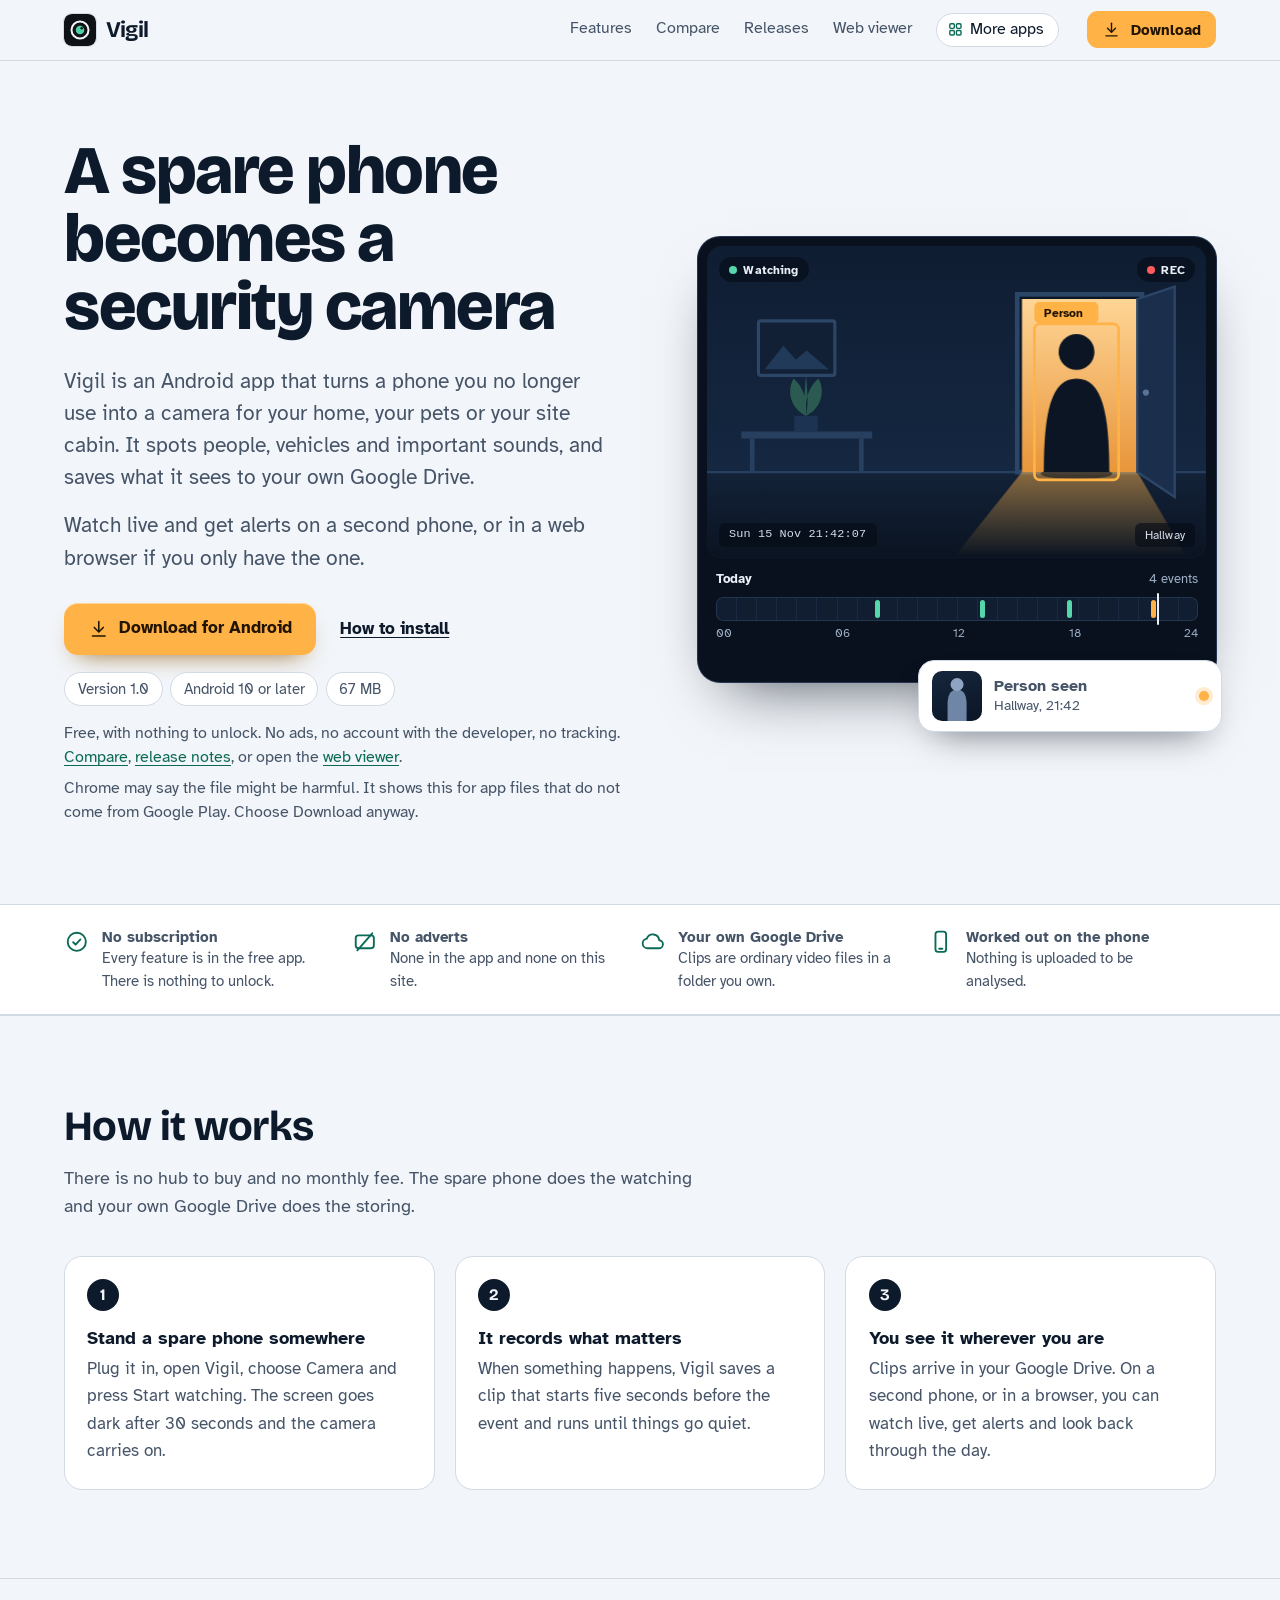
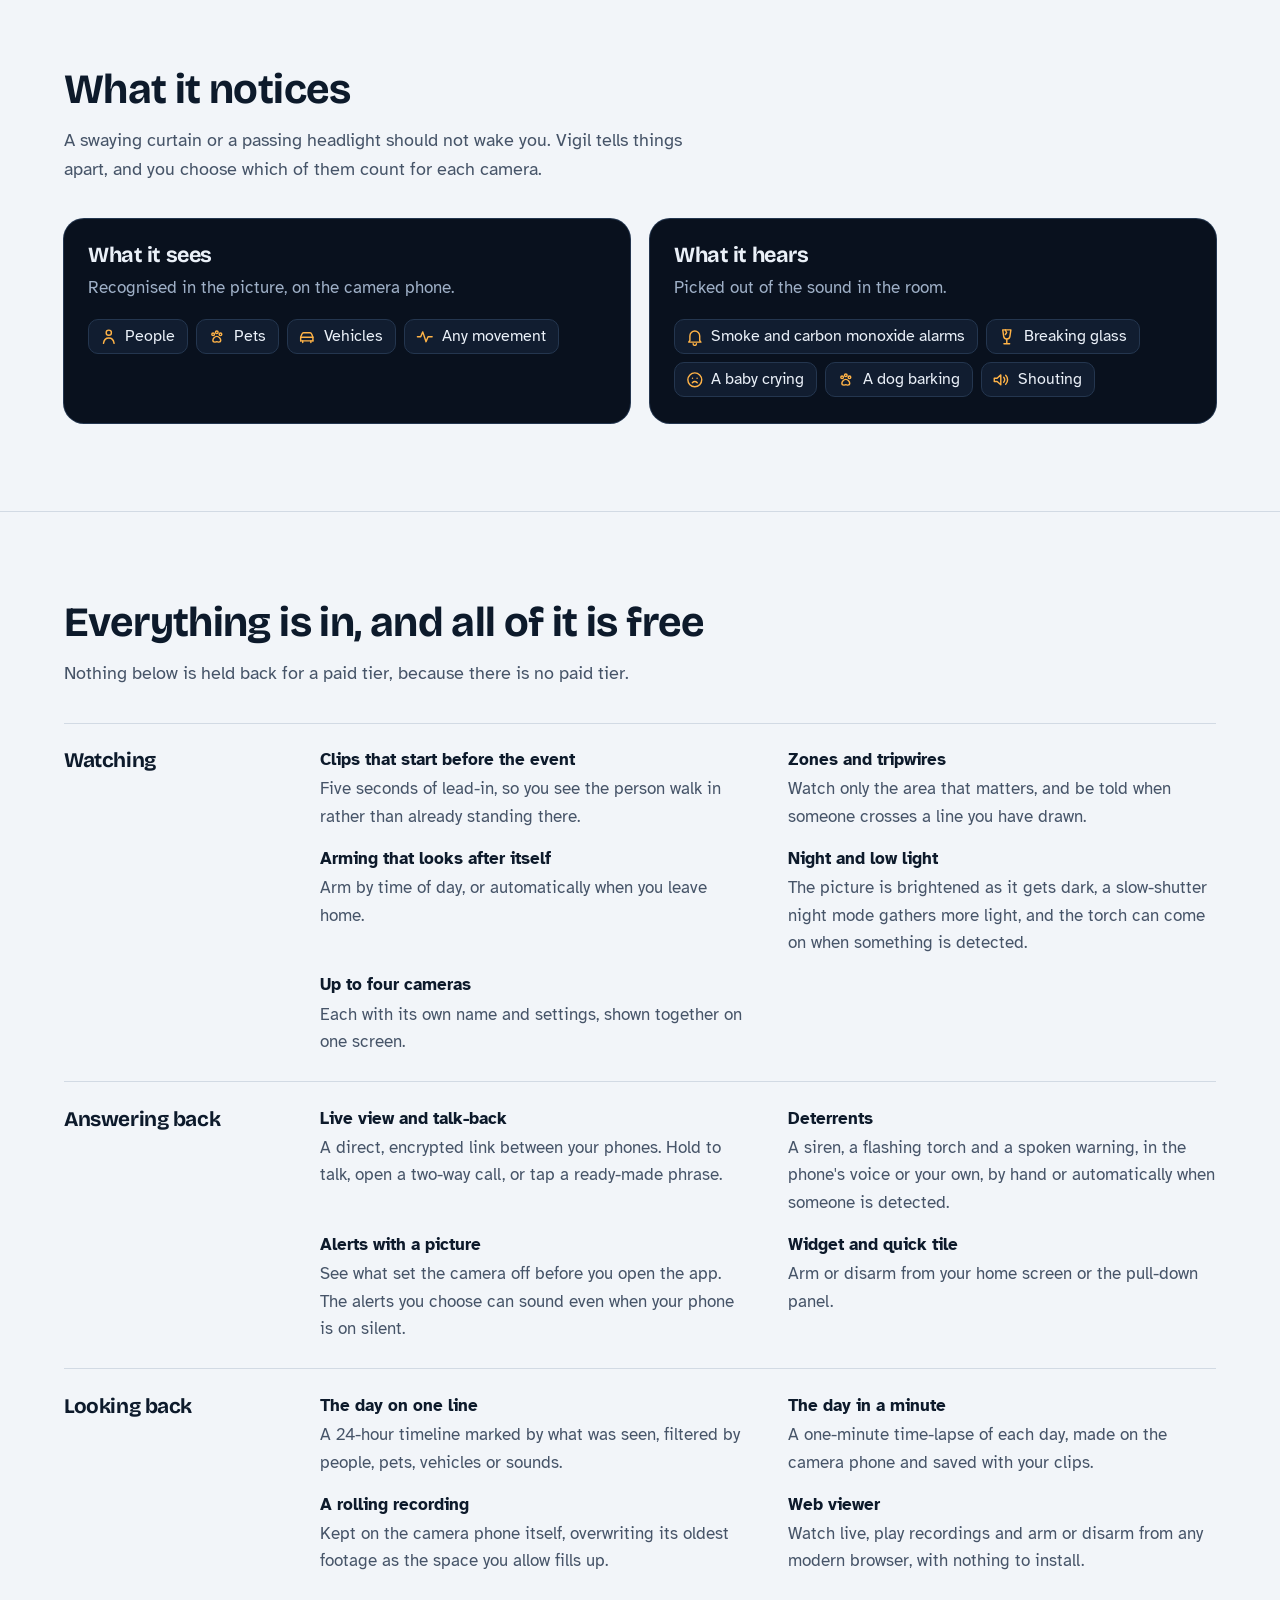
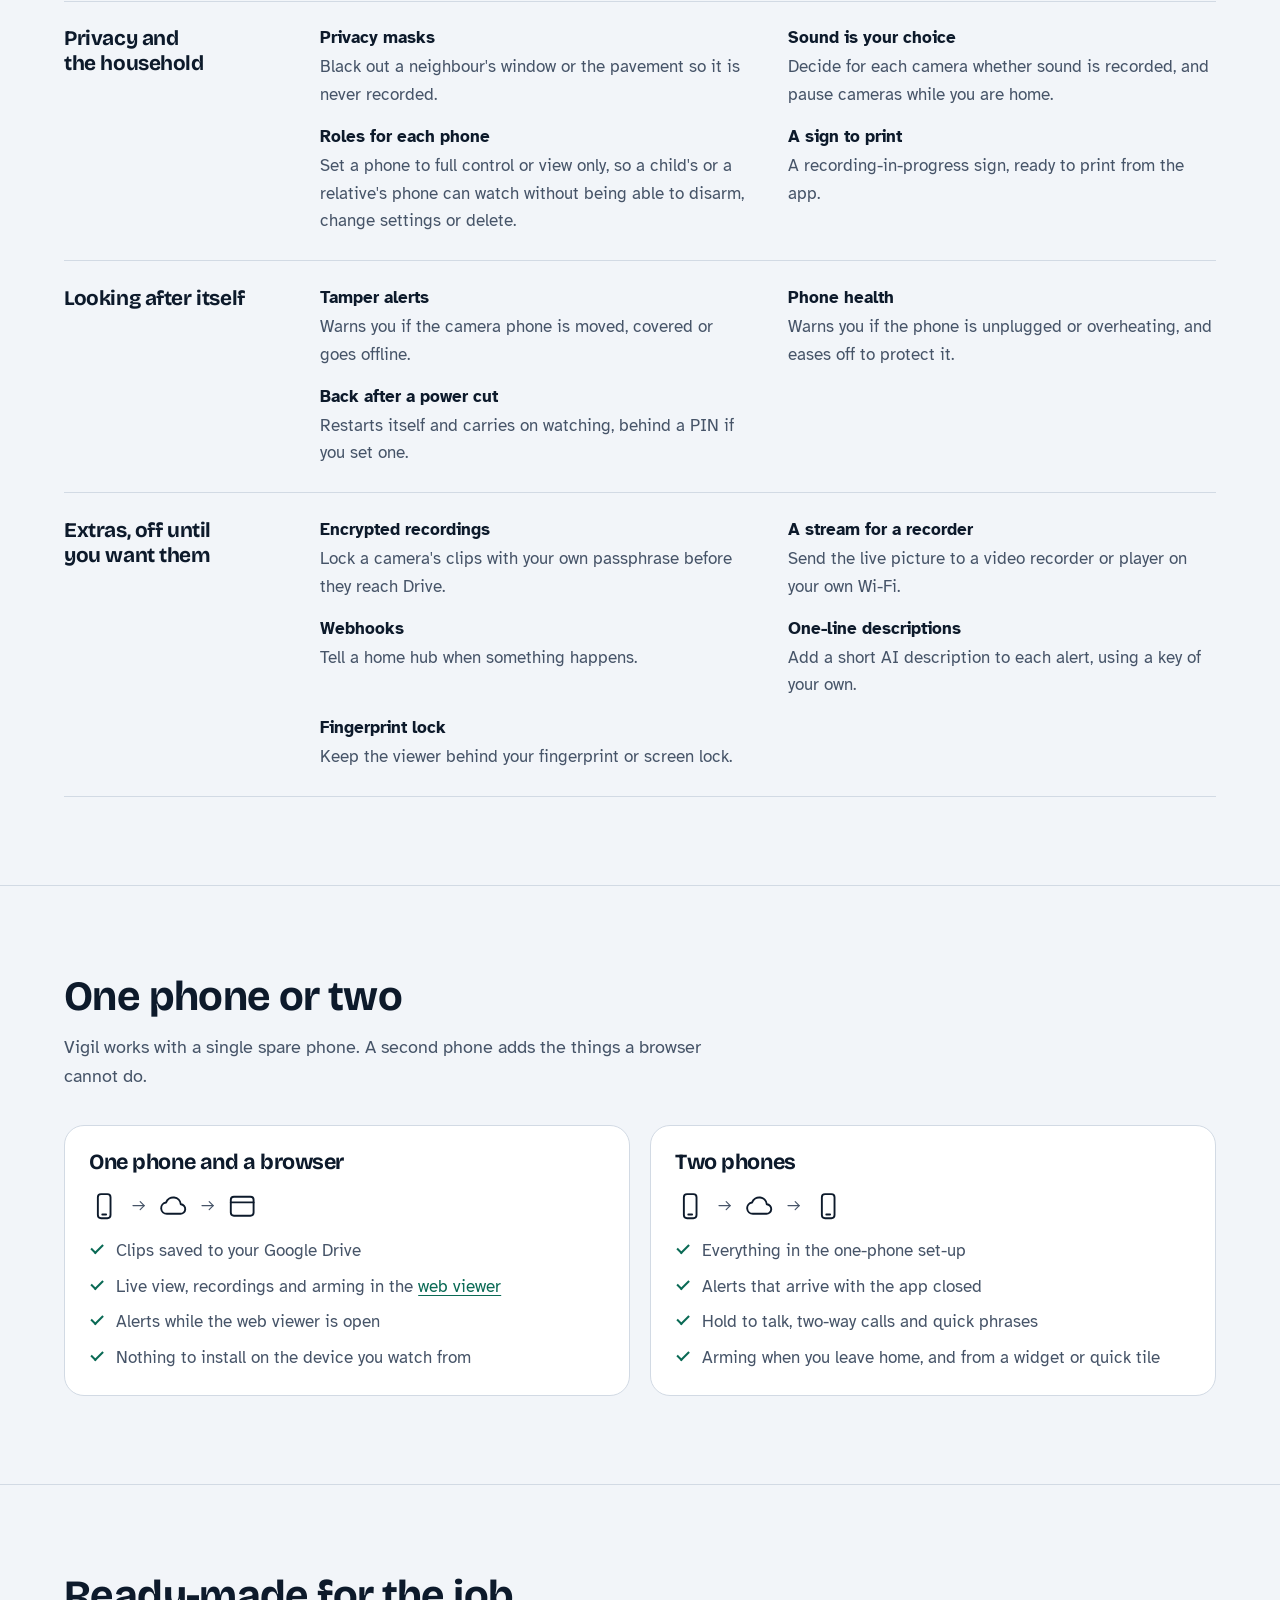
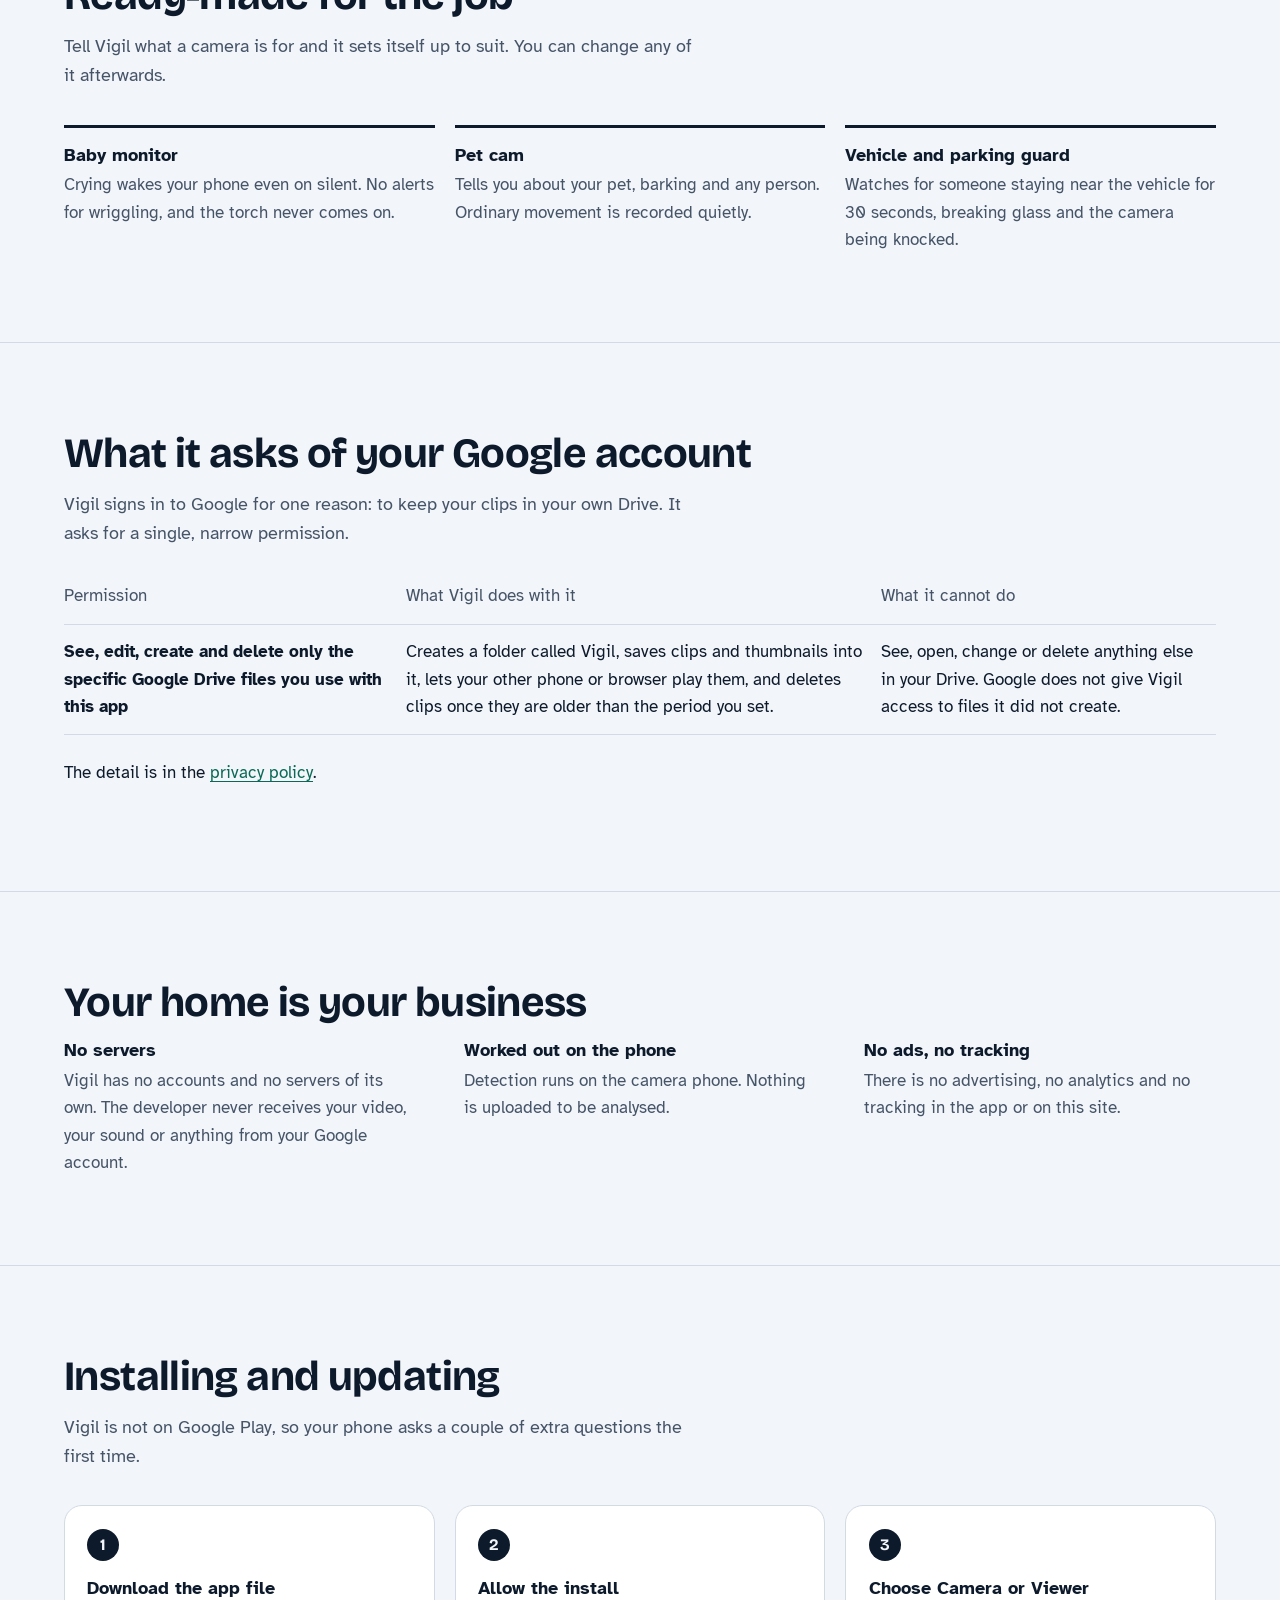
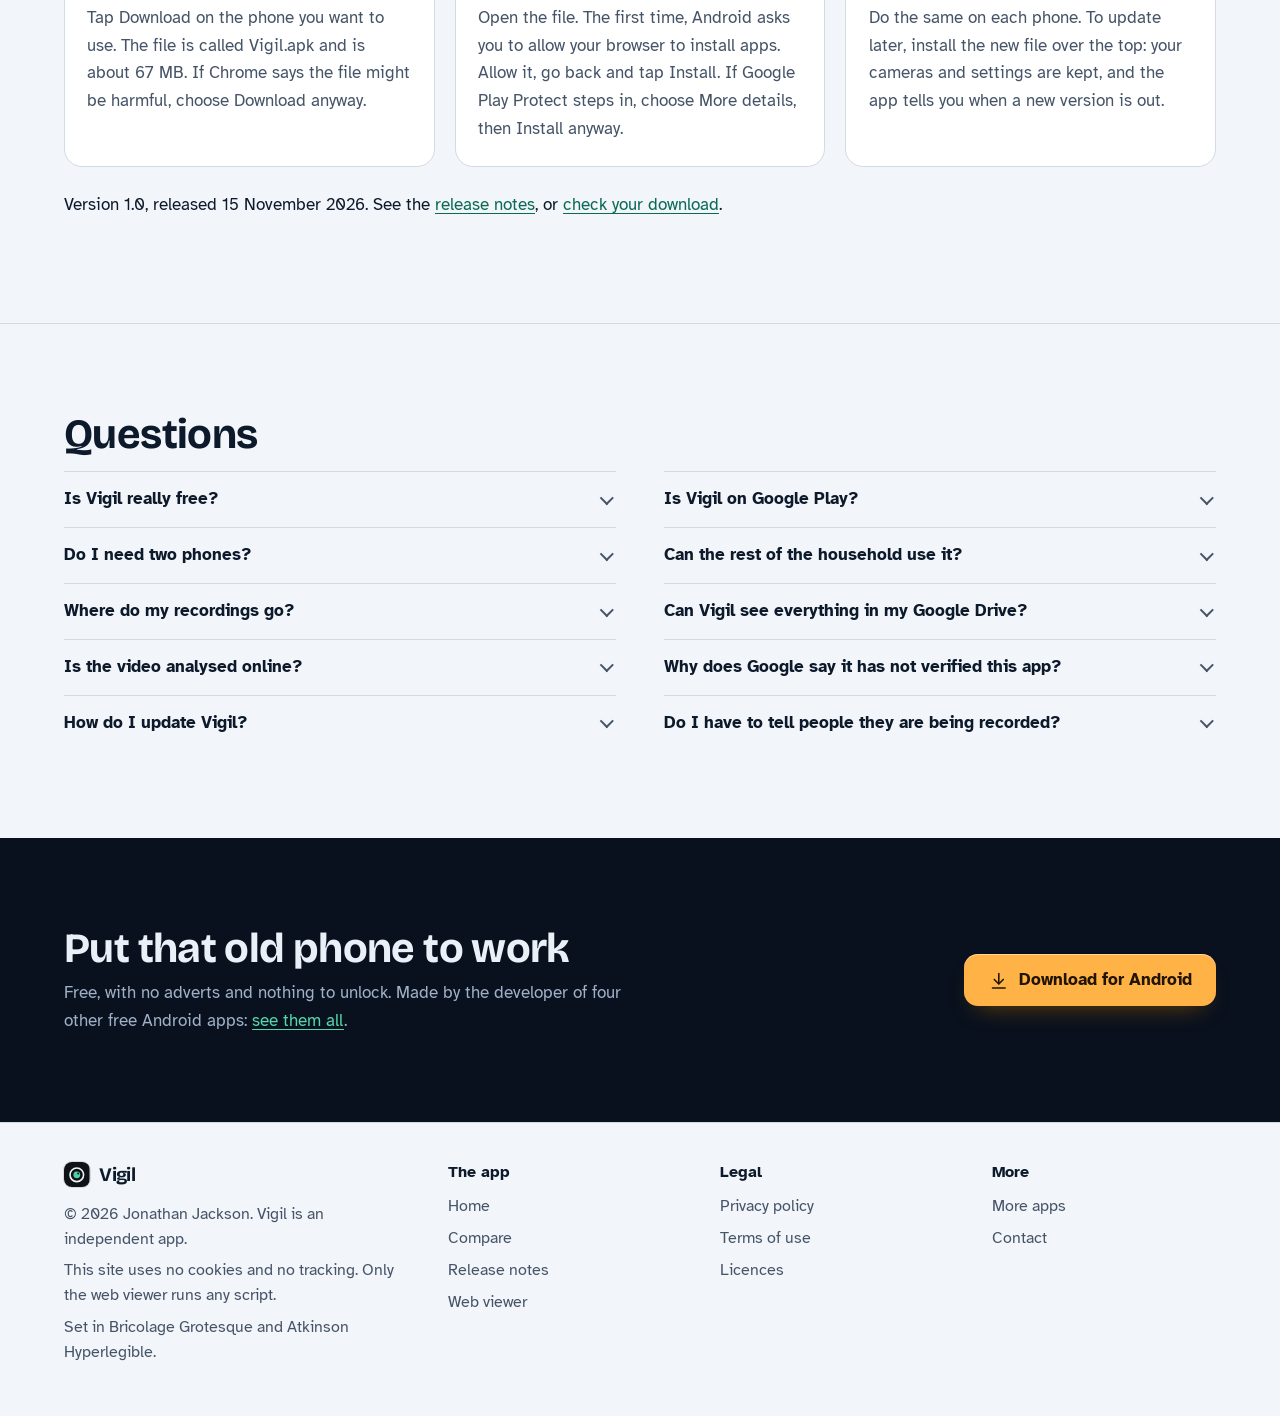
==== commit 970c14e8: "Redesign the site for the 1.0 release Add the download, a compare page, release notes, licences and " ====
--- a/index.html
+++ b/index.html
@@ -7,27 +7,35 @@
 <meta name="description" content="Vigil turns a spare Android phone into a security camera. Detection runs on the phone and clips save to your own Google Drive. Free, no ads, no tracking.">
 <meta name="author" content="Jonathan Jackson">
 <link rel="canonical" href="https://customgpter.github.io/vigil/">
-<meta name="theme-color" content="#0b0d10" media="(prefers-color-scheme: dark)">
-<meta name="theme-color" content="#f6f8fa" media="(prefers-color-scheme: light)">
+<meta name="theme-color" content="#f2f5f9" media="(prefers-color-scheme: light)">
+<meta name="theme-color" content="#0a111b" media="(prefers-color-scheme: dark)">
 <meta property="og:type" content="website">
 <meta property="og:site_name" content="Vigil">
 <meta property="og:title" content="Vigil: a spare Android phone as a home security camera">
 <meta property="og:description" content="Vigil turns a spare Android phone into a security camera. Detection runs on the phone and clips save to your own Google Drive. Free, no ads, no tracking.">
 <meta property="og:url" content="https://customgpter.github.io/vigil/">
+<meta property="og:image" content="https://customgpter.github.io/vigil/assets/og.png">
+<meta property="og:image:width" content="1200">
+<meta property="og:image:height" content="630">
+<meta property="og:image:alt" content="A night-time camera view of a hallway with a person outlined in the doorway, beside the Vigil name">
 <meta property="og:locale" content="en_GB">
-<meta name="twitter:card" content="summary">
+<meta name="twitter:card" content="summary_large_image">
 <link rel="icon" href="./assets/favicon.svg" type="image/svg+xml">
-<link rel="stylesheet" href="./assets/site.css?v=1">
-<script type="application/ld+json">{"@context":"https://schema.org","@type":"SoftwareApplication","name":"Vigil","url":"https://customgpter.github.io/vigil/","description":"Vigil turns a spare Android phone into a home security camera that saves clips to your own Google Drive.","applicationCategory":"UtilitiesApplication","applicationSubCategory":"Security camera","operatingSystem":"Android 10 or later","offers":{"@type":"Offer","price":"0","priceCurrency":"GBP"},"inLanguage":"en-GB","featureList":["Movement, person, pet and vehicle detection on the phone","Sound alerts for smoke alarms, breaking glass, crying, barking and shouting","Event clips saved to your own Google Drive","Live view and talk-back from a second phone","Web viewer for a single-phone set-up","Privacy masks and per-camera audio control"],"author":{"@type":"Person","name":"Jonathan Jackson"}}</script>
+<link rel="apple-touch-icon" href="./assets/apple-touch-icon.png">
+<link rel="preload" href="./assets/fonts/bricolage-grotesque-latin.woff2" as="font" type="font/woff2" crossorigin>
+<link rel="preload" href="./assets/fonts/atkinson-hyperlegible-latin-400-normal.woff2" as="font" type="font/woff2" crossorigin>
+<link rel="stylesheet" href="./assets/site.css?v=2">
+<script type="application/ld+json">{"@context":"https://schema.org","@type":"SoftwareApplication","name":"Vigil","url":"https://customgpter.github.io/vigil/","description":"Vigil turns a spare Android phone into a home security camera that saves clips to your own Google Drive.","applicationCategory":"UtilitiesApplication","applicationSubCategory":"Security camera","operatingSystem":"Android 10 or later","softwareVersion":"1.0","downloadUrl":"https://github.com/CustomGPTer/vigil/releases/latest/download/Vigil.apk","releaseNotes":"https://customgpter.github.io/vigil/releases.html","offers":{"@type":"Offer","price":"0","priceCurrency":"GBP"},"inLanguage":"en-GB","image":"https://customgpter.github.io/vigil/assets/og.png","featureList":["Movement, person, pet and vehicle detection on the phone","Sound alerts for smoke alarms, breaking glass, crying, barking and shouting","Event clips saved to your own Google Drive","Live view and talk-back from a second phone","Web viewer for a single-phone set-up","Zones, tripwires and arming by timetable or location","A 24-hour timeline and a daily time-lapse","Privacy masks and per-camera audio control","Roles for each phone in the household"],"author":{"@type":"Person","name":"Jonathan Jackson"}}</script>
 <script type="application/ld+json">{"@context":"https://schema.org","@type":"WebSite","name":"Vigil","url":"https://customgpter.github.io/vigil/","inLanguage":"en-GB"}</script>
-<script type="application/ld+json">{"@context":"https://schema.org","@type":"FAQPage","mainEntity":[{"@type":"Question","name":"Is Vigil free?","acceptedAnswer":{"@type":"Answer","text":"Yes. There is no paid version, no subscription and no adverts."}},{"@type":"Question","name":"When can I download it?","acceptedAnswer":{"@type":"Answer","text":"Vigil is finished and being tested on real phones. The download will appear on this page with the first release. It will need Android 10 or later."}},{"@type":"Question","name":"Will it be on Google Play?","acceptedAnswer":{"@type":"Answer","text":"No. Vigil is a personal project and will be downloaded from this site as an Android app file."}},{"@type":"Question","name":"Do I need two phones?","acceptedAnswer":{"@type":"Answer","text":"No. One spare phone can work as a camera on its own: it saves clips to your Google Drive, and you can watch live, play recordings and arm or disarm from the web viewer in a browser. A second phone adds alerts that arrive with the app closed, and talk-back."}},{"@type":"Question","name":"Can the rest of the household use it?","acceptedAnswer":{"@type":"Answer","text":"Yes. Everyone signs Vigil in to the same Google account, ideally a spare one made just for the cameras, and each phone is set to full control or view only. Google's narrow Drive permission does not let Vigil share a camera with a different Google account."}},{"@type":"Question","name":"Where do my recordings go?","acceptedAnswer":{"@type":"Answer","text":"Clips are saved as ordinary video files in a folder called Vigil in your own Google Drive, and deleted after 30 days unless you star them. A rolling recording is also kept on the camera phone itself. Nothing is sent to the developer."}},{"@type":"Question","name":"Can Vigil see everything in my Google Drive?","acceptedAnswer":{"@type":"Answer","text":"No. Vigil asks for the narrowest Drive permission Google offers. It can only see the files and folders it has created itself."}},{"@type":"Question","name":"Is the video analysed online?","acceptedAnswer":{"@type":"Answer","text":"No. Movement, people, pets, vehicles and sounds are all recognised on the camera phone. Nothing is uploaded to be analysed."}},{"@type":"Question","name":"Do I have to tell people they are being recorded?","acceptedAnswer":{"@type":"Answer","text":"You are responsible for using a camera lawfully. In the UK, a camera that only covers your own home and garden is generally fine, but filming beyond your boundary, or at a workplace, brings data protection duties. Vigil includes privacy masks and a printable sign to help. See the terms of use."}}]}</script>
+<script type="application/ld+json">{"@context":"https://schema.org","@type":"FAQPage","mainEntity":[{"@type":"Question","name":"Is Vigil really free?","acceptedAnswer":{"@type":"Answer","text":"Yes. There is no paid version, no subscription and no adverts, and nothing in the app is locked."}},{"@type":"Question","name":"Is Vigil on Google Play?","acceptedAnswer":{"@type":"Answer","text":"No. Vigil is a personal project and is downloaded from this site as an Android app file. It needs Android 10 or later."}},{"@type":"Question","name":"Do I need two phones?","acceptedAnswer":{"@type":"Answer","text":"No. One spare phone can work as a camera on its own: it saves clips to your Google Drive, and you can watch live, play recordings and arm or disarm from the web viewer in a browser. A second phone adds alerts that arrive with the app closed, and talk-back."}},{"@type":"Question","name":"Can the rest of the household use it?","acceptedAnswer":{"@type":"Answer","text":"Yes. Everyone signs Vigil in to the same Google account, ideally a spare one made just for the cameras, and each phone is set to full control or view only. Google's narrow Drive permission does not let Vigil share a camera with a different Google account."}},{"@type":"Question","name":"Where do my recordings go?","acceptedAnswer":{"@type":"Answer","text":"Clips are saved as ordinary video files in a folder called Vigil in your own Google Drive, and deleted after 30 days unless you star them. A rolling recording is also kept on the camera phone itself. Nothing is sent to the developer."}},{"@type":"Question","name":"Can Vigil see everything in my Google Drive?","acceptedAnswer":{"@type":"Answer","text":"No. Vigil asks for the narrowest Drive permission Google offers. It can only see the files and folders it has created itself."}},{"@type":"Question","name":"Is the video analysed online?","acceptedAnswer":{"@type":"Answer","text":"No. Movement, people, pets, vehicles and sounds are all recognised on the camera phone. Nothing is uploaded to be analysed."}},{"@type":"Question","name":"Why does Google say it has not verified this app?","acceptedAnswer":{"@type":"Answer","text":"Google shows that screen for apps from small developers that have not been through its review. Vigil asks only for access to the files it creates itself. Choose Advanced, then Go to Vigil, to carry on."}},{"@type":"Question","name":"How do I update Vigil?","acceptedAnswer":{"@type":"Answer","text":"Vigil tells you when a newer version is out. Download it from this site and install it over the one you have. Your cameras and settings are kept."}},{"@type":"Question","name":"Do I have to tell people they are being recorded?","acceptedAnswer":{"@type":"Answer","text":"You are responsible for using a camera lawfully. In the UK, a camera that only covers your own home and garden is generally fine, but filming beyond your boundary, or at a workplace, brings data protection duties. Vigil includes privacy masks and a printable sign to help. See the terms of use."}}]}</script>
 </head>
 <body>
 <a class="skip" href="#main">Skip to content</a>
 <header class="masthead">
 <div class="wrap">
 <a class="brand" href="./" aria-label="Vigil home"><svg viewBox="0 0 64 64" aria-hidden="true"><rect width="64" height="64" rx="14" fill="#0f1317"/><circle cx="32" cy="32" r="17" fill="none" stroke="#f2f5f7" stroke-width="4"/><circle cx="32" cy="32" r="8.5" fill="#4fd1a5"/><circle cx="35.4" cy="28.6" r="2.5" fill="#0f1317"/></svg><span>Vigil</span></a>
-<nav aria-label="Main"><ul><li><a href="./#features">Features</a></li><li><a href="./#google">Google account</a></li><li><a href="./privacy.html">Privacy</a></li><li><a href="./terms.html">Terms</a></li></ul></nav>
+<nav aria-label="Main"><ul><li><a href="./#features">Features</a></li><li><a href="./compare.html">Compare</a></li><li><a href="./releases.html">Releases</a></li><li class="wide"><a href="./view/">Web viewer</a></li><li><a class="more-apps" href="./more-apps.html"><svg class="ico" viewBox="0 0 24 24" aria-hidden="true"><rect x="4" y="4" width="6.5" height="6.5" rx="1.6"/><rect x="13.5" y="4" width="6.5" height="6.5" rx="1.6"/><rect x="4" y="13.5" width="6.5" height="6.5" rx="1.6"/><rect x="13.5" y="13.5" width="6.5" height="6.5" rx="1.6"/></svg>More apps</a></li></ul></nav>
+<a class="button small" href="https://github.com/CustomGPTer/vigil/releases/latest/download/Vigil.apk"><svg class="ico" viewBox="0 0 24 24" aria-hidden="true"><path d="M12 4v11"/><path d="M7 10.5l5 5 5-5"/><path d="M5 20h14"/></svg>Download</a>
 </div>
 </header>
 <main id="main">
@@ -35,25 +43,65 @@
 <div class="wrap hero-grid">
 <div class="hero-copy">
 <h1>A spare phone becomes a security camera</h1>
-<p class="lede">Vigil is an Android app that turns a phone you no longer use into a camera for your home, your pets or your site cabin. It spots movement, people, vehicles and important sounds, and saves what it sees to your own Google Drive.</p>
+<p class="lede">Vigil is an Android app that turns a phone you no longer use into a camera for your home, your pets or your site cabin. It spots people, vehicles and important sounds, and saves what it sees to your own Google Drive.</p>
 <p class="lede">Watch live and get alerts on a second phone, or in a web browser if you only have the one.</p>
-<p class="status" id="download">In testing. First release coming.</p>
-<p class="facts">Free, with nothing to unlock. Android 10 or later. No ads, no accounts with the developer, no tracking. The download will appear here with the first release.</p>
-</div>
-<div class="view" role="img" aria-label="A camera view of a hallway. A person is outlined and labelled Person. Status labels read Watching and Rec, and the date and time are stamped in the corner.">
-<div class="floor"></div><div class="door"></div><div class="figure"></div>
-<div class="box"><span>Person</span></div>
-<div class="pill watching">Watching</div><div class="pill rec">REC</div>
-<div class="stamp">Sun 15 Nov 2026  21:42:07  Hallway</div>
-<div class="corner c1"></div><div class="corner c2"></div>
-</div>
-</div>
-</div>
+<p class="get" id="download"><a class="button" href="https://github.com/CustomGPTer/vigil/releases/latest/download/Vigil.apk"><svg class="ico" viewBox="0 0 24 24" aria-hidden="true"><path d="M12 4v11"/><path d="M7 10.5l5 5 5-5"/><path d="M5 20h14"/></svg>Download for Android</a><a class="aside" href="#install">How to install</a></p>
+<ul class="pills"><li>Version 1.0</li><li>Android 10 or later</li><li>67 MB</li></ul>
+<p class="facts">Free, with nothing to unlock. No ads, no account with the developer, no tracking. <a href="compare.html">Compare</a>, <a href="releases.html">release notes</a>, or open the <a href="view/">web viewer</a>.</p>
+<p class="facts">Chrome may say the file might be harmful. It shows this for app files that do not come from Google Play. Choose Download anyway.</p>
+</div>
+<div class="monitor" role="img" aria-label="A camera's night-time view of a hallway. A person standing in a lit doorway is outlined and labelled Person. Status labels read Watching and Rec. Beneath the picture, a strip for the day shows four marks where something was seen, the latest at 21:42, and an alert reads: Person seen, Hallway, 21:42.">
+<div class="screen">
+<div class="cam"><svg viewBox="0 0 640 400" preserveAspectRatio="xMidYMid slice" aria-hidden="true">
+<defs>
+<linearGradient id="vg-wall" x1="0" y1="0" x2="0" y2="1"><stop offset="0" stop-color="#0f1d32"/><stop offset="1" stop-color="#172b47"/></linearGradient>
+<linearGradient id="vg-floor" x1="0" y1="0" x2="0" y2="1"><stop offset="0" stop-color="#132238"/><stop offset="1" stop-color="#0a1321"/></linearGradient>
+<linearGradient id="vg-room" x1="0" y1="0" x2="0" y2="1"><stop offset="0" stop-color="#ffd596"/><stop offset="1" stop-color="#e8963a"/></linearGradient>
+<linearGradient id="vg-spill" x1="0" y1="0" x2="0" y2="1"><stop offset="0" stop-color="#ffb347" stop-opacity=".5"/><stop offset="1" stop-color="#ffb347" stop-opacity="0"/></linearGradient>
+</defs>
+<rect width="640" height="400" fill="url(#vg-wall)"/>
+<path d="M0 290h640v110H0z" fill="url(#vg-floor)"/>
+<path d="M0 290h640" stroke="#27405f" stroke-width="3"/>
+<rect x="66" y="96" width="98" height="70" rx="3" fill="#122036" stroke="#2c4667" stroke-width="4"/>
+<path d="M74 158l24-30 16 18 14-12 28 24z" fill="#223a59"/>
+<path d="M44 238h168v9H44z" fill="#27405f"/><path d="M58 247v43M198 247v43" stroke="#27405f" stroke-width="6"/>
+<path d="M112 238v-20h30v20z" fill="#1d3352"/>
+<path d="M127 218c-20-10-25-32-16-48 11 9 18 25 16 48zM127 218c20-10 25-32 16-48-11 9-18 25-16 48zM127 218c-4-18-1-36 0-54 1 18 4 36 0 54z" fill="#2a5a50"/>
+<rect x="398" y="62" width="160" height="228" fill="#0b1626" stroke="#2c4667" stroke-width="6"/>
+<g class="spill"><rect x="404" y="68" width="148" height="222" fill="url(#vg-room)"/><path d="M404 290h148l64 110H316z" fill="url(#vg-spill)"/></g>
+<path d="M552 68l48-16v270l-48-32z" fill="#1b2f4c" stroke="#2c4667" stroke-width="3"/><circle cx="563" cy="188" r="4" fill="#5a7396"/>
+<g class="who"><ellipse cx="474" cy="292" rx="46" ry="7" fill="#09111e" opacity=".55"/><circle cx="474" cy="136" r="23" fill="#0b1524"/><path d="M432 290c0-76 9-120 42-120s42 44 42 120z" fill="#0b1524"/></g>
+<g class="mark"><rect x="420" y="100" width="108" height="200" rx="7" fill="none" stroke="#ffb347" stroke-width="3.5"/><rect x="420" y="72" width="82" height="27" rx="6" fill="#ffb347"/><text x="432" y="91">Person</text></g>
+</svg>
+<span class="hud watching"><i></i>Watching</span><span class="hud rec"><i></i>REC</span>
+<span class="hud stamp">Sun 15 Nov 21:42:07</span><span class="hud place">Hallway</span>
+</div>
+<div class="day">
+<div class="day-head"><b>Today</b><span>4 events</span></div>
+<div class="track"><span class="ev" style="--at:33%"></span><span class="ev" style="--at:54.8%"></span><span class="ev" style="--at:72.9%"></span><span class="ev seen" style="--at:90.4%"></span><span class="now" style="--at:91.5%"></span></div>
+<div class="hours"><span>00</span><span>06</span><span>12</span><span>18</span><span>24</span></div>
+</div>
+</div>
+<div class="alert"><span class="thumb"></span><span><b>Person seen</b><span>Hallway, 21:42</span></span><span class="dot"></span></div>
+</div>
+</div>
+</div>
+
+<section class="promises" aria-label="In short">
+<div class="wrap">
+<ul>
+<li><svg class="ico" viewBox="0 0 24 24" aria-hidden="true"><circle cx="12" cy="12" r="8.5"/><path d="M8.6 12.4l2.3 2.3 4.5-4.9"/></svg><span><b>No subscription</b><span>Every feature is in the free app. There is nothing to unlock.</span></span></li>
+<li><svg class="ico" viewBox="0 0 24 24" aria-hidden="true"><rect x="3.5" y="6" width="17" height="12" rx="2.5"/><path d="M5 20L19 4"/></svg><span><b>No adverts</b><span>None in the app and none on this site.</span></span></li>
+<li><svg class="ico" viewBox="0 0 24 24" aria-hidden="true"><path d="M7 18a4.5 4.5 0 0 1-.6-8.96A6 6 0 0 1 18 10.5a3.75 3.75 0 0 1-.5 7.5z"/></svg><span><b>Your own Google Drive</b><span>Clips are ordinary video files in a folder you own.</span></span></li>
+<li><svg class="ico" viewBox="0 0 24 24" aria-hidden="true"><rect x="7" y="2.5" width="10" height="19" rx="2.5"/><path d="M10.5 18.5h3"/></svg><span><b>Worked out on the phone</b><span>Nothing is uploaded to be analysed.</span></span></li>
+</ul>
+</div>
+</section>
 
 <section id="how" aria-labelledby="how-h">
 <div class="wrap">
 <h2 id="how-h">How it works</h2>
-<p class="intro">There is no hub to buy and no subscription. The spare phone does the watching and your own Google Drive does the storing.</p>
+<p class="intro">There is no hub to buy and no monthly fee. The spare phone does the watching and your own Google Drive does the storing.</p>
 <ol class="steps">
 <li><h3>Stand a spare phone somewhere</h3><p>Plug it in, open Vigil, choose Camera and press Start watching. The screen goes dark after 30 seconds and the camera carries on.</p></li>
 <li><h3>It records what matters</h3><p>When something happens, Vigil saves a clip that starts five seconds before the event and runs until things go quiet.</p></li>
@@ -62,28 +110,89 @@
 </div>
 </section>
 
+<section id="notices" aria-labelledby="notices-h">
+<div class="wrap">
+<h2 id="notices-h">What it notices</h2>
+<p class="intro">A swaying curtain or a passing headlight should not wake you. Vigil tells things apart, and you choose which of them count for each camera.</p>
+<div class="notices">
+<div class="sense"><h3>What it sees</h3><p>Recognised in the picture, on the camera phone.</p>
+<ul class="chips"><li><svg class="ico" viewBox="0 0 24 24" aria-hidden="true"><circle cx="12" cy="7" r="3.2"/><path d="M5.5 20c.6-4.2 3-6.5 6.5-6.5s5.9 2.3 6.5 6.5"/></svg>People</li><li><svg class="ico" viewBox="0 0 24 24" aria-hidden="true"><circle cx="7.5" cy="9" r="1.6"/><circle cx="12" cy="6.5" r="1.6"/><circle cx="16.5" cy="9" r="1.6"/><path d="M12 11.5c-2.6 0-4.8 2.6-4.8 4.8 0 1.500 1.200 2.200 2.400 2.200.9 0 1.500-.5 2.400-.5s1.500.5 2.400.5c1.200 0 2.400-.7 2.400-2.200 0-2.200-2.200-4.800-4.800-4.800z"/></svg>Pets</li><li><svg class="ico" viewBox="0 0 24 24" aria-hidden="true"><path d="M4.500 17v-4.500l1.700-4.200A2 2 0 0 1 8.050 7h7.900a2 2 0 0 1 1.850 1.300l1.700 4.200V17"/><path d="M4.500 12.500h15"/><path d="M4.500 17h15"/><path d="M7 17v2M17 17v2"/></svg>Vehicles</li><li><svg class="ico" viewBox="0 0 24 24" aria-hidden="true"><path d="M3 12h4l2.5-6 4 12 2.5-6h5"/></svg>Any movement</li></ul></div>
+<div class="sense"><h3>What it hears</h3><p>Picked out of the sound in the room.</p>
+<ul class="chips"><li><svg class="ico" viewBox="0 0 24 24" aria-hidden="true"><path d="M6 16.500V11a6 6 0 0 1 12 0v5.500l1.500 2h-15z"/><path d="M10 20.500a2 2 0 0 0 4 0"/></svg>Smoke and carbon monoxide alarms</li><li><svg class="ico" viewBox="0 0 24 24" aria-hidden="true"><path d="M7 3.500h10l-1.200 8a3.850 3.850 0 0 1-7.600 0z"/><path d="M12 15.200v5.300M8.500 20.500h7"/><path d="M10.200 3.500l1.600 3.300-1.600 2.400"/></svg>Breaking glass</li><li><svg class="ico" viewBox="0 0 24 24" aria-hidden="true"><circle cx="12" cy="12" r="8.500"/><path d="M9 15.500c.9-1 1.900-1.500 3-1.500s2.100.5 3 1.500"/><path d="M9.200 10.200h.01M14.800 10.200h.01"/></svg>A baby crying</li><li><svg class="ico" viewBox="0 0 24 24" aria-hidden="true"><circle cx="7.5" cy="9" r="1.6"/><circle cx="12" cy="6.5" r="1.6"/><circle cx="16.5" cy="9" r="1.6"/><path d="M12 11.5c-2.6 0-4.8 2.6-4.8 4.8 0 1.500 1.200 2.200 2.400 2.200.9 0 1.500-.5 2.400-.5s1.500.5 2.400.5c1.200 0 2.400-.7 2.400-2.200 0-2.200-2.200-4.800-4.800-4.800z"/></svg>A dog barking</li><li><svg class="ico" viewBox="0 0 24 24" aria-hidden="true"><path d="M4 10v4h3.500L12 18V6l-4.500 4z"/><path d="M15.500 9a4.200 4.200 0 0 1 0 6"/><path d="M18 6.500a7.700 7.700 0 0 1 0 11"/></svg>Shouting</li></ul></div>
+</div>
+</div>
+</section>
 
 <section id="features" aria-labelledby="features-h">
 <div class="wrap">
-<h2 id="features-h">What the first release includes</h2>
-<p class="intro">Everything below is part of the app, free. Nothing is held back for a paid tier, because there is no paid tier.</p>
-<dl class="features">
-<div><dt>People, pets and vehicles</dt><dd>Recognised on the phone itself, so a swaying curtain or a passing headlight does not set it off. You choose what counts for each camera.</dd></div>
-<div><dt>Sounds worth knowing about</dt><dd>Smoke and carbon monoxide alarms, breaking glass, a baby crying, a dog barking and shouting.</dd></div>
+<h2 id="features-h">Everything is in, and all of it is free</h2>
+<p class="intro">Nothing below is held back for a paid tier, because there is no paid tier.</p>
+<div class="groups">
+<div class="group"><h3>Watching</h3><dl>
 <div><dt>Clips that start before the event</dt><dd>Five seconds of lead-in, so you see the person walk in rather than already standing there.</dd></div>
+<div><dt>Zones and tripwires</dt><dd>Watch only the area that matters, and be told when someone crosses a line you have drawn.</dd></div>
+<div><dt>Arming that looks after itself</dt><dd>Arm by time of day, or automatically when you leave home.</dd></div>
+<div><dt>Night and low light</dt><dd>The picture is brightened as it gets dark, a slow-shutter night mode gathers more light, and the torch can come on when something is detected.</dd></div>
+<div><dt>Up to four cameras</dt><dd>Each with its own name and settings, shown together on one screen.</dd></div>
+</dl></div>
+<div class="group"><h3>Answering back</h3><dl>
 <div><dt>Live view and talk-back</dt><dd>A direct, encrypted link between your phones. Hold to talk, open a two-way call, or tap a ready-made phrase.</dd></div>
-<div><dt>Zones, tripwires and schedules</dt><dd>Watch only the area that matters, be told when someone crosses a line, and arm automatically by time of day or when you leave home.</dd></div>
-<div><dt>Up to four cameras</dt><dd>Each with its own name and settings, shown together on one screen.</dd></div>
-<div><dt>Looking back</dt><dd>A 24-hour timeline marked by what was seen, a one-minute time-lapse of each day, and a rolling recording kept on the camera phone.</dd></div>
-<div><dt>Night and low light</dt><dd>The picture is brightened automatically as it gets dark, a slow-shutter night mode gathers more light, and the torch can come on when something is detected.</dd></div>
-<div><dt>Ready-made modes</dt><dd>Baby monitor, pet cam, and a vehicle and parking guard.</dd></div>
-<div><dt>Looks after itself</dt><dd>Warns you if the camera phone is unplugged, overheating, moved, covered or offline, and restarts itself after a power cut.</dd></div>
-<div><dt>Privacy built in</dt><dd>Black out a neighbour's window or the pavement so it is never recorded, choose per camera whether sound is recorded, and pause cameras while you are home.</dd></div>
-<div><dt>Roles for the household</dt><dd>Each phone on your Google account is set to full control or view only, so a child's or a relative's phone can watch without being able to disarm, change settings or delete.</dd></div>
 <div><dt>Deterrents</dt><dd>A siren, a flashing torch and a spoken warning, in the phone's voice or your own, by hand or automatically when someone is detected.</dd></div>
+<div><dt>Alerts with a picture</dt><dd>See what set the camera off before you open the app. The alerts you choose can sound even when your phone is on silent.</dd></div>
+<div><dt>Widget and quick tile</dt><dd>Arm or disarm from your home screen or the pull-down panel.</dd></div>
+</dl></div>
+<div class="group"><h3>Looking back</h3><dl>
+<div><dt>The day on one line</dt><dd>A 24-hour timeline marked by what was seen, filtered by people, pets, vehicles or sounds.</dd></div>
+<div><dt>The day in a minute</dt><dd>A one-minute time-lapse of each day, made on the camera phone and saved with your clips.</dd></div>
+<div><dt>A rolling recording</dt><dd>Kept on the camera phone itself, overwriting its oldest footage as the space you allow fills up.</dd></div>
 <div><dt>Web viewer</dt><dd>Watch live, play recordings and arm or disarm from any modern browser, with nothing to install.</dd></div>
-<div><dt>Extras, all off until you want them</dt><dd>Encrypt recordings with your own passphrase, stream to a video recorder on your Wi-Fi, send webhooks to a home hub, add one-line AI descriptions with your own key, and lock the app with your fingerprint.</dd></div>
-</dl>
+</dl></div>
+<div class="group"><h3>Privacy and the household</h3><dl>
+<div><dt>Privacy masks</dt><dd>Black out a neighbour's window or the pavement so it is never recorded.</dd></div>
+<div><dt>Sound is your choice</dt><dd>Decide for each camera whether sound is recorded, and pause cameras while you are home.</dd></div>
+<div><dt>Roles for each phone</dt><dd>Set a phone to full control or view only, so a child's or a relative's phone can watch without being able to disarm, change settings or delete.</dd></div>
+<div><dt>A sign to print</dt><dd>A recording-in-progress sign, ready to print from the app.</dd></div>
+</dl></div>
+<div class="group"><h3>Looking after itself</h3><dl>
+<div><dt>Tamper alerts</dt><dd>Warns you if the camera phone is moved, covered or goes offline.</dd></div>
+<div><dt>Phone health</dt><dd>Warns you if the phone is unplugged or overheating, and eases off to protect it.</dd></div>
+<div><dt>Back after a power cut</dt><dd>Restarts itself and carries on watching, behind a PIN if you set one.</dd></div>
+</dl></div>
+<div class="group"><h3>Extras, off until you want them</h3><dl>
+<div><dt>Encrypted recordings</dt><dd>Lock a camera's clips with your own passphrase before they reach Drive.</dd></div>
+<div><dt>A stream for a recorder</dt><dd>Send the live picture to a video recorder or player on your own Wi-Fi.</dd></div>
+<div><dt>Webhooks</dt><dd>Tell a home hub when something happens.</dd></div>
+<div><dt>One-line descriptions</dt><dd>Add a short AI description to each alert, using a key of your own.</dd></div>
+<div><dt>Fingerprint lock</dt><dd>Keep the viewer behind your fingerprint or screen lock.</dd></div>
+</dl></div>
+</div>
+</div>
+</section>
+
+<section id="setups" aria-labelledby="setups-h">
+<div class="wrap">
+<h2 id="setups-h">One phone or two</h2>
+<p class="intro">Vigil works with a single spare phone. A second phone adds the things a browser cannot do.</p>
+<div class="setups">
+<div class="setup"><h3>One phone and a browser</h3>
+<p class="kit"><svg class="ico" viewBox="0 0 24 24" aria-hidden="true"><rect x="7" y="2.5" width="10" height="19" rx="2.5"/><path d="M10.5 18.5h3"/></svg><svg class="ico to" viewBox="0 0 24 24" aria-hidden="true"><path d="M5 12h14"/><path d="M14 7l5 5-5 5"/></svg><svg class="ico" viewBox="0 0 24 24" aria-hidden="true"><path d="M7 18a4.5 4.5 0 0 1-.6-8.96A6 6 0 0 1 18 10.5a3.75 3.75 0 0 1-.5 7.5z"/></svg><svg class="ico to" viewBox="0 0 24 24" aria-hidden="true"><path d="M5 12h14"/><path d="M14 7l5 5-5 5"/></svg><svg class="ico" viewBox="0 0 24 24" aria-hidden="true"><rect x="3" y="4.5" width="18" height="15" rx="2.5"/><path d="M3 9h18"/></svg><span class="sr">Camera phone, to your Google Drive, to a web browser</span></p>
+<ul class="ticks"><li>Clips saved to your Google Drive</li><li>Live view, recordings and arming in the <a href="view/">web viewer</a></li><li>Alerts while the web viewer is open</li><li>Nothing to install on the device you watch from</li></ul></div>
+<div class="setup"><h3>Two phones</h3>
+<p class="kit"><svg class="ico" viewBox="0 0 24 24" aria-hidden="true"><rect x="7" y="2.5" width="10" height="19" rx="2.5"/><path d="M10.5 18.5h3"/></svg><svg class="ico to" viewBox="0 0 24 24" aria-hidden="true"><path d="M5 12h14"/><path d="M14 7l5 5-5 5"/></svg><svg class="ico" viewBox="0 0 24 24" aria-hidden="true"><path d="M7 18a4.5 4.5 0 0 1-.6-8.96A6 6 0 0 1 18 10.5a3.75 3.75 0 0 1-.5 7.5z"/></svg><svg class="ico to" viewBox="0 0 24 24" aria-hidden="true"><path d="M5 12h14"/><path d="M14 7l5 5-5 5"/></svg><svg class="ico" viewBox="0 0 24 24" aria-hidden="true"><rect x="7" y="2.5" width="10" height="19" rx="2.5"/><path d="M10.5 18.5h3"/></svg><span class="sr">Camera phone, to your Google Drive, to a viewer phone</span></p>
+<ul class="ticks"><li>Everything in the one-phone set-up</li><li>Alerts that arrive with the app closed</li><li>Hold to talk, two-way calls and quick phrases</li><li>Arming when you leave home, and from a widget or quick tile</li></ul></div>
+</div>
+</div>
+</section>
+
+<section id="modes" aria-labelledby="modes-h">
+<div class="wrap">
+<h2 id="modes-h">Ready-made for the job</h2>
+<p class="intro">Tell Vigil what a camera is for and it sets itself up to suit. You can change any of it afterwards.</p>
+<ul class="modes">
+<li><h3>Baby monitor</h3><p>Crying wakes your phone even on silent. No alerts for wriggling, and the torch never comes on.</p></li>
+<li><h3>Pet cam</h3><p>Tells you about your pet, barking and any person. Ordinary movement is recorded quietly.</p></li>
+<li><h3>Vehicle and parking guard</h3><p>Watches for someone staying near the vehicle for 30 seconds, breaking glass and the camera being knocked.</p></li>
+</ul>
 </div>
 </section>
 
@@ -114,26 +223,56 @@
 </div>
 </section>
 
+<section id="install" aria-labelledby="install-h">
+<div class="wrap">
+<h2 id="install-h">Installing and updating</h2>
+<p class="intro">Vigil is not on Google Play, so your phone asks a couple of extra questions the first time.</p>
+<ol class="steps">
+<li><h3>Download the app file</h3><p>Tap Download on the phone you want to use. The file is called Vigil.apk and is about 67 MB. If Chrome says the file might be harmful, choose Download anyway.</p></li>
+<li><h3>Allow the install</h3><p>Open the file. The first time, Android asks you to allow your browser to install apps. Allow it, go back and tap Install. If Google Play Protect steps in, choose More details, then Install anyway.</p></li>
+<li><h3>Choose Camera or Viewer</h3><p>Do the same on each phone. To update later, install the new file over the top: your cameras and settings are kept, and the app tells you when a new version is out.</p></li>
+</ol>
+<p class="after-table">Version 1.0, released 15 November 2026. See the <a href="releases.html">release notes</a>, or <a href="releases.html#checking">check your download</a>.</p>
+</div>
+</section>
+
 <section id="questions" aria-labelledby="questions-h">
 <div class="wrap">
 <h2 id="questions-h">Questions</h2>
 <div class="faq">
-<div><h3>Is Vigil free?</h3><p>Yes. There is no paid version, no subscription and no adverts.</p></div><div><h3>When can I download it?</h3><p>Vigil is finished and being tested on real phones. The download will appear on this page with the first release. It will need Android 10 or later.</p></div><div><h3>Will it be on Google Play?</h3><p>No. Vigil is a personal project and will be downloaded from this site as an Android app file.</p></div><div><h3>Do I need two phones?</h3><p>No. One spare phone can work as a camera on its own: it saves clips to your Google Drive, and you can watch live, play recordings and arm or disarm from the web viewer in a browser. A second phone adds alerts that arrive with the app closed, and talk-back.</p></div><div><h3>Can the rest of the household use it?</h3><p>Yes. Everyone signs Vigil in to the same Google account, ideally a spare one made just for the cameras, and each phone is set to full control or view only. Google's narrow Drive permission does not let Vigil share a camera with a different Google account.</p></div><div><h3>Where do my recordings go?</h3><p>Clips are saved as ordinary video files in a folder called Vigil in your own Google Drive, and deleted after 30 days unless you star them. A rolling recording is also kept on the camera phone itself. Nothing is sent to the developer.</p></div><div><h3>Can Vigil see everything in my Google Drive?</h3><p>No. Vigil asks for the narrowest Drive permission Google offers. It can only see the files and folders it has created itself.</p></div><div><h3>Is the video analysed online?</h3><p>No. Movement, people, pets, vehicles and sounds are all recognised on the camera phone. Nothing is uploaded to be analysed.</p></div><div><h3>Do I have to tell people they are being recorded?</h3><p>You are responsible for using a camera lawfully. In the UK, a camera that only covers your own home and garden is generally fine, but filming beyond your boundary, or at a workplace, brings data protection duties. Vigil includes privacy masks and a printable sign to help. See the <a href="terms.html#lawful">terms of use</a>.</p></div>
-</div>
+<details><summary>Is Vigil really free?</summary><p>Yes. There is no paid version, no subscription and no adverts, and nothing in the app is locked.</p></details><details><summary>Is Vigil on Google Play?</summary><p>No. Vigil is a personal project and is downloaded from this site as an Android app file. It needs Android 10 or later.</p></details><details><summary>Do I need two phones?</summary><p>No. One spare phone can work as a camera on its own: it saves clips to your Google Drive, and you can watch live, play recordings and arm or disarm from the web viewer in a browser. A second phone adds alerts that arrive with the app closed, and talk-back.</p></details><details><summary>Can the rest of the household use it?</summary><p>Yes. Everyone signs Vigil in to the same Google account, ideally a spare one made just for the cameras, and each phone is set to full control or view only. Google's narrow Drive permission does not let Vigil share a camera with a different Google account.</p></details><details><summary>Where do my recordings go?</summary><p>Clips are saved as ordinary video files in a folder called Vigil in your own Google Drive, and deleted after 30 days unless you star them. A rolling recording is also kept on the camera phone itself. Nothing is sent to the developer.</p></details><details><summary>Can Vigil see everything in my Google Drive?</summary><p>No. Vigil asks for the narrowest Drive permission Google offers. It can only see the files and folders it has created itself.</p></details><details><summary>Is the video analysed online?</summary><p>No. Movement, people, pets, vehicles and sounds are all recognised on the camera phone. Nothing is uploaded to be analysed.</p></details><details><summary>Why does Google say it has not verified this app?</summary><p>Google shows that screen for apps from small developers that have not been through its review. Vigil asks only for access to the files it creates itself. Choose Advanced, then Go to Vigil, to carry on.</p></details><details><summary>How do I update Vigil?</summary><p>Vigil tells you when a newer version is out. Download it from this site and install it over the one you have. Your cameras and settings are kept.</p></details><details><summary>Do I have to tell people they are being recorded?</summary><p>You are responsible for using a camera lawfully. In the UK, a camera that only covers your own home and garden is generally fine, but filming beyond your boundary, or at a workplace, brings data protection duties. Vigil includes privacy masks and a printable sign to help. See the <a href="terms.html#lawful">terms of use</a>.</p></details>
+</div>
+</div>
+</section>
+
+<section class="closing" aria-labelledby="closing-h">
+<div class="wrap">
+<div><h2 id="closing-h">Put that old phone to work</h2><p>Free, with no adverts and nothing to unlock. Made by the developer of four other free Android apps: <a href="more-apps.html">see them all</a>.</p></div>
+<a class="button" href="https://github.com/CustomGPTer/vigil/releases/latest/download/Vigil.apk"><svg class="ico" viewBox="0 0 24 24" aria-hidden="true"><path d="M12 4v11"/><path d="M7 10.5l5 5 5-5"/><path d="M5 20h14"/></svg>Download for Android</a>
 </div>
 </section>
 </main>
 <footer class="colophon">
 <div class="wrap">
 <div>
+<a class="brand" href="./" aria-label="Vigil home"><svg viewBox="0 0 64 64" aria-hidden="true"><rect width="64" height="64" rx="14" fill="#0f1317"/><circle cx="32" cy="32" r="17" fill="none" stroke="#f2f5f7" stroke-width="4"/><circle cx="32" cy="32" r="8.5" fill="#4fd1a5"/><circle cx="35.4" cy="28.6" r="2.5" fill="#0f1317"/></svg><span>Vigil</span></a>
 <p>&copy; 2026 Jonathan Jackson. Vigil is an independent app.</p>
 <p>This site uses no cookies and no tracking. Only the web viewer runs any script.</p>
-</div>
-<nav aria-label="Footer"><ul>
+<p>Set in Bricolage Grotesque and Atkinson Hyperlegible.</p>
+</div>
+<nav aria-label="The app"><h2>The app</h2><ul>
 <li><a href="./">Home</a></li>
+<li><a href="./compare.html">Compare</a></li>
+<li><a href="./releases.html">Release notes</a></li>
+<li><a href="./view/">Web viewer</a></li>
+</ul></nav>
+<nav aria-label="Legal"><h2>Legal</h2><ul>
 <li><a href="./privacy.html">Privacy policy</a></li>
 <li><a href="./terms.html">Terms of use</a></li>
-<li><a href="./view/">Web viewer</a></li>
+<li><a href="./licences.html">Licences</a></li>
+</ul></nav>
+<nav aria-label="More"><h2>More</h2><ul>
+<li><a href="./more-apps.html">More apps</a></li>
 <li><a href="https://github.com/CustomGPTer/vigil/issues">Contact</a></li>
 </ul></nav>
 </div>
--- a/assets/site.css
+++ b/assets/site.css
@@ -1,132 +1,296 @@
+@font-face{font-family:"Bricolage Grotesque";src:url("fonts/bricolage-grotesque-latin.woff2") format("woff2");font-weight:200 800;font-style:normal;font-display:swap}
+@font-face{font-family:"Atkinson Hyperlegible";src:url("fonts/atkinson-hyperlegible-latin-400-normal.woff2") format("woff2");font-weight:400;font-style:normal;font-display:swap}
+@font-face{font-family:"Atkinson Hyperlegible";src:url("fonts/atkinson-hyperlegible-latin-700-normal.woff2") format("woff2");font-weight:700;font-style:normal;font-display:swap}
+
+/* Daylight page, night-time camera. The lamp colour is kept for the one thing to press and for what the camera has seen. */
 :root{
-  --page:#0b0d10; --panel:#12151a; --raised:#181c22; --ink:#eceff3; --soft:#9aa4b2; --rule:#232a33;
-  --accent:#4fd1a5; --accent-ink:#00382a; --warn:#f5b94c; --rec:#ff4d4f;
-  --sans:system-ui,-apple-system,"Segoe UI",Roboto,"Helvetica Neue",Arial,sans-serif;
+  --page:#f2f5f9; --panel:#ffffff; --raised:#e8edf3; --ink:#0d1a2b; --soft:#465468; --rule:#d2dae4;
+  --accent:#0a6a55; --accent-ink:#ffffff; --warn:#8a5200; --rec:#d3302f;
+  --lamp:#ffb347; --lamp-ink:#231400; --lamp-text:#8a5200;
+  --night:#09111e; --night-2:#111d30; --night-3:#1a2a43; --night-ink:#eaf0f8; --night-soft:#9fb0c7; --night-rule:#24364f; --iris:#55d6ab;
+  --display:"Bricolage Grotesque","Atkinson Hyperlegible",system-ui,sans-serif;
+  --sans:"Atkinson Hyperlegible",system-ui,-apple-system,"Segoe UI",Roboto,sans-serif;
   --mono:ui-monospace,SFMono-Regular,Menlo,Consolas,"Liberation Mono",monospace;
-  color-scheme:dark light;
-}
-@media (prefers-color-scheme:light){
-  :root{--page:#f6f8fa; --panel:#ffffff; --raised:#eff2f6; --ink:#14181d; --soft:#4c5664; --rule:#d5dbe3;
-    --accent:#006c51; --accent-ink:#ffffff; --warn:#7a5900; --rec:#d92d2f}
+  color-scheme:light dark;
+}
+@media (prefers-color-scheme:dark){
+  :root{--page:#0a111b; --panel:#111a27; --raised:#182434; --ink:#e9eef5; --soft:#a0aec0; --rule:#243247;
+    --accent:#55d6ab; --accent-ink:#00281d; --warn:#ffb347; --rec:#ff6163; --lamp-text:#ffb347}
 }
 
 *,*::before,*::after{box-sizing:border-box}
-html{-webkit-text-size-adjust:100%;scroll-behavior:smooth}
+html{-webkit-text-size-adjust:100%;scroll-behavior:smooth;scroll-padding-top:5.5rem}
 @media (prefers-reduced-motion:reduce){html{scroll-behavior:auto}}
-body{margin:0;background:var(--page);color:var(--ink);font:400 1.0625rem/1.65 var(--sans);text-rendering:optimizeLegibility}
+body{margin:0;background:var(--page);color:var(--ink);font:400 1.0625rem/1.62 var(--sans);text-rendering:optimizeLegibility;-webkit-font-smoothing:antialiased}
 img,svg{max-width:100%;display:block}
-a{color:var(--accent);text-decoration-thickness:.06em;text-underline-offset:.18em}
-a:hover{text-decoration-thickness:.12em}
-:focus-visible{outline:3px solid var(--accent);outline-offset:3px;border-radius:4px}
+a{color:var(--accent);text-decoration-thickness:.07em;text-underline-offset:.2em}
+a:hover{text-decoration-thickness:.13em}
+:focus-visible{outline:3px solid var(--lamp);outline-offset:3px;border-radius:6px}
 code{font:.9em/1 var(--mono);overflow-wrap:anywhere}
-.skip{position:absolute;left:-999px;top:0;background:var(--ink);color:var(--page);padding:.6rem 1rem;z-index:10}
-.skip:focus{left:.5rem;top:.5rem}
-
-.wrap{width:min(70rem,100% - 2.5rem);margin-inline:auto}
+h1,h2,h3{font-family:var(--display);font-weight:700;letter-spacing:-.015em;line-height:1.08;margin:0;text-wrap:balance}
+p{margin:0 0 1rem}
+.skip{position:absolute;left:-999px;top:0;background:var(--ink);color:var(--page);padding:.6rem 1rem;z-index:30;border-radius:0 0 8px 0}
+.skip:focus{left:0}
+.sr{position:absolute;width:1px;height:1px;overflow:hidden;clip-path:inset(50%);white-space:nowrap}
+.wrap{width:min(72rem,100% - 2.5rem);margin-inline:auto}
 .measure{max-width:44rem}
+.ico{width:1.25em;height:1.25em;flex:none;fill:none;stroke:currentColor;stroke-width:1.75;stroke-linecap:round;stroke-linejoin:round}
 
 /* ---------- masthead */
-.masthead{border-bottom:1px solid var(--rule)}
-.masthead .wrap{display:flex;flex-wrap:wrap;align-items:center;justify-content:space-between;gap:.5rem 2rem;padding-block:1rem}
-.brand{display:inline-flex;align-items:center;gap:.65rem;font:700 1.3rem/1 var(--sans);color:var(--ink);text-decoration:none;letter-spacing:-.01em}
-.brand svg{width:1.75rem;height:1.75rem;flex:none}
-.masthead nav ul{display:flex;flex-wrap:wrap;gap:.25rem 1.5rem;list-style:none;margin:0;padding:0;font-size:1rem;line-height:1.4}
-.masthead nav a{color:var(--ink);text-decoration:none;padding-block:.35rem;display:inline-block}
-.masthead nav a:hover,.masthead nav a[aria-current="page"]{text-decoration:underline;text-decoration-color:var(--accent);text-decoration-thickness:.14em;text-underline-offset:.4em}
+.masthead{position:sticky;top:0;z-index:20;background:color-mix(in srgb,var(--page) 88%,transparent);-webkit-backdrop-filter:blur(14px) saturate(1.3);backdrop-filter:blur(14px) saturate(1.3);border-bottom:1px solid var(--rule)}
+.masthead .wrap{display:flex;flex-wrap:wrap;align-items:center;gap:.35rem 1.75rem;padding-block:.7rem}
+.brand{display:inline-flex;align-items:center;gap:.6rem;font:700 1.4rem/1 var(--display);letter-spacing:-.03em;color:var(--ink);text-decoration:none;margin-right:auto}
+.brand svg{width:2rem;height:2rem;flex:none;border-radius:.5rem;box-shadow:0 0 0 1px var(--rule)}
+.masthead nav ul{display:flex;flex-wrap:wrap;align-items:center;gap:.15rem 1.5rem;list-style:none;margin:0;padding:0;font-size:1rem;line-height:1.3}
+.masthead nav a{display:inline-flex;align-items:center;gap:.4rem;color:var(--soft);text-decoration:none;padding-block:.45rem;border-bottom:2px solid transparent}
+.masthead nav a:hover{color:var(--ink)}
+.masthead nav a[aria-current="page"]{color:var(--ink);border-bottom-color:var(--lamp)}
+.masthead nav a.more-apps{color:var(--ink);border:1px solid var(--rule);border-radius:999px;padding:.34rem .85rem .34rem .65rem;background:var(--panel)}
+.masthead nav a.more-apps .ico{width:1.05em;height:1.05em;color:var(--accent);stroke-width:2}
+.masthead nav a.more-apps:hover,.masthead nav a.more-apps[aria-current="page"]{border-color:var(--accent)}
+.button{display:inline-flex;align-items:center;gap:.6rem;background:var(--lamp);color:var(--lamp-ink);font:700 1.08rem/1.2 var(--sans);text-decoration:none;padding:.95rem 1.5rem;border-radius:14px;box-shadow:0 1px 0 rgba(255,255,255,.45) inset,0 12px 24px -14px rgba(138,82,0,.9)}
+.button:hover{background:#ffc56e}
+.button:active{transform:translateY(1px)}
+.button.small{font-size:.95rem;padding:.55rem .95rem;border-radius:11px;box-shadow:none}
+.button.quiet{background:none;box-shadow:none;border:1px solid var(--rule);color:var(--ink)}
+.button.quiet:hover{border-color:var(--ink);background:none}
+@media (max-width:52rem){
+  .masthead nav{order:3;flex:1 0 100%}
+  .masthead nav ul{gap:.1rem .85rem;font-size:.95rem}
+  .masthead nav .wide{display:none}
+}
+@media (max-width:24rem){.masthead nav a.more-apps .ico{display:none}.masthead nav a.more-apps{padding-inline:.7rem}}
 
 /* ---------- hero */
-.hero{padding-block:clamp(2.5rem,7vw,5.5rem) clamp(2.5rem,6vw,4.5rem)}
-.hero-grid{display:grid;gap:clamp(2rem,5vw,4rem);align-items:center}
-@media (min-width:60rem){.hero-grid{grid-template-columns:minmax(0,5fr) minmax(0,6fr)}}
-h1{font:700 clamp(2.4rem,6vw,4rem)/1.06 var(--sans);letter-spacing:-.03em;margin:0 0 1.4rem;text-wrap:balance}
-.lede{font-size:clamp(1.12rem,2vw,1.28rem);line-height:1.58;color:var(--soft);margin:0 0 1.3rem;max-width:34rem}
-.facts{font-size:1rem;line-height:1.5;color:var(--soft);margin:0}
-.status{display:inline-flex;align-items:center;gap:.6rem;border:1px solid var(--rule);background:var(--panel);border-radius:999px;padding:.55rem 1.1rem;font-weight:700;font-size:1rem;margin:.4rem 0 1rem}
-.status::before{content:"";width:.6rem;height:.6rem;border-radius:50%;background:var(--warn)}
-
-/* the viewfinder: what the camera phone sees */
-.view{position:relative;aspect-ratio:16/10;border-radius:20px;border:1px solid var(--rule);overflow:hidden;color:#eceff3;
-  background:
-    radial-gradient(120% 90% at 70% 10%,#22303a 0,#11171d 55%,#080a0d 100%)}
-.view .floor{position:absolute;inset:auto 0 0 0;height:36%;background:linear-gradient(#0e1318,#06080a);border-top:1px solid #1d2630}
-.view .door{position:absolute;left:11%;bottom:36%;width:17%;height:46%;border:2px solid #2b3945;border-bottom:0;border-radius:4px 4px 0 0;background:#0d1217}
-.view .door::after{content:"";position:absolute;right:12%;top:52%;width:7%;aspect-ratio:1;border-radius:50%;background:#3a4b59}
-.view .figure{position:absolute;left:52%;bottom:20%;width:9%;height:43%}
-.view .figure::before{content:"";position:absolute;left:27%;top:0;width:46%;aspect-ratio:1;border-radius:50%;background:#33424f}
-.view .figure::after{content:"";position:absolute;left:8%;right:8%;top:21%;bottom:0;border-radius:42% 42% 12% 12%;background:#2a3742}
-.view .box{position:absolute;left:47.5%;bottom:17%;width:18%;height:50%;border:2px solid var(--accent);border-radius:6px}
-.view .box span{position:absolute;left:-2px;top:-1.75rem;background:var(--accent);color:var(--accent-ink);font:700 .78rem/1 var(--sans);padding:.38rem .55rem;border-radius:4px;white-space:nowrap}
-.view .pill{position:absolute;top:4.5%;font:700 .8rem/1 var(--sans);background:rgba(0,0,0,.6);padding:.5rem .8rem;border-radius:999px;display:inline-flex;align-items:center;gap:.5rem}
-.view .pill::before{content:"";width:.5rem;height:.5rem;border-radius:50%;background:var(--dot)}
-.view .watching{left:4%;--dot:#4fd1a5}
-.view .rec{left:calc(4% + 7.6rem);--dot:#ff4d4f}
-.view .stamp{position:absolute;left:4%;bottom:5%;font:700 .78rem/1 var(--mono);background:rgba(0,0,0,.45);padding:.45rem .6rem;border-radius:3px;letter-spacing:.02em}
-.view .corner{position:absolute;width:7%;aspect-ratio:1;border:2px solid rgba(236,239,243,.5)}
-.view .c1{right:4%;top:6%;border-left:0;border-bottom:0}
-.view .c2{right:4%;bottom:6%;border-left:0;border-top:0}
-@media (max-width:30rem){.view .rec{display:none}}
+.hero{padding-block:clamp(2.2rem,6vw,4.75rem) clamp(2.5rem,6vw,4.5rem);overflow:hidden}
+.hero-grid{display:grid;gap:clamp(2.25rem,5vw,4rem);align-items:center}
+@media (min-width:62rem){.hero-grid{grid-template-columns:minmax(0,11fr) minmax(0,10fr)}}
+.hero h1{font-size:clamp(2.6rem,6vw,4.25rem);font-weight:800;line-height:1;letter-spacing:-.022em;margin-bottom:1.5rem}
+.lede{font-size:clamp(1.14rem,2vw,1.3rem);line-height:1.55;color:var(--soft);margin:0 0 1rem;max-width:34rem}
+.get{display:flex;flex-wrap:wrap;align-items:center;gap:.9rem 1.5rem;margin:1.8rem 0 1.1rem}
+.get .aside{font-weight:700;color:var(--ink)}
+.facts{font-size:.98rem;line-height:1.5;color:var(--soft);margin:0 0 .5rem;max-width:36rem}
+.pills{display:flex;flex-wrap:wrap;gap:.45rem;list-style:none;margin:0 0 1rem;padding:0;font-size:.95rem}
+.pills li{border:1px solid var(--rule);border-radius:999px;padding:.22rem .8rem;background:var(--panel);color:var(--soft)}
+
+/* the monitor: the camera's view, the day beneath it, and the alert it sends */
+.monitor{position:relative;max-width:36rem;margin-inline:auto;width:100%;padding-bottom:3.1rem}
+@media (min-width:62rem){.monitor{margin-inline:auto 0}}
+.screen{position:relative;background:var(--night);border-radius:22px;padding:.6rem;box-shadow:0 0 0 1px var(--night-rule),0 30px 60px -30px rgba(9,17,30,.75)}
+.cam{position:relative;border-radius:15px;overflow:hidden;aspect-ratio:16/10;background:#0b1626}
+.cam svg{width:100%;height:100%}
+.cam text{font:700 15px var(--sans);fill:#231400}
+.hud{position:absolute;display:inline-flex;align-items:center;gap:.4rem;font:700 .76rem/1 var(--sans);color:var(--night-ink);background:rgba(6,12,22,.62);border-radius:999px;padding:.38rem .65rem;letter-spacing:.01em}
+.hud i{width:.5rem;height:.5rem;border-radius:50%;background:var(--iris)}
+.hud.watching{left:.7rem;top:.7rem}
+.hud.rec{right:.7rem;top:.7rem}
+.hud.rec i{background:#ff5a5c}
+.hud.stamp{left:.7rem;bottom:.7rem;font:400 .74rem/1 var(--mono);border-radius:6px;color:#d5deea}
+.hud.place{right:.7rem;bottom:.7rem;border-radius:6px;font-weight:400;color:#d5deea}
+.day{padding:.85rem .55rem 2rem;color:var(--night-soft);font-size:.8rem;line-height:1.2}
+.day-head{display:flex;justify-content:space-between;margin-bottom:.6rem}
+.day-head b{color:var(--night-ink)}
+.track{position:relative;height:1.5rem;border-radius:7px;background:repeating-linear-gradient(90deg,var(--night-3) 0 1px,transparent 1px calc(100% / 24)),var(--night-2);box-shadow:inset 0 0 0 1px var(--night-rule)}
+.ev{position:absolute;top:3px;bottom:3px;width:max(5px,1.1%);border-radius:3px;background:var(--iris);left:var(--at)}
+.ev.seen{background:var(--lamp)}
+.now{position:absolute;top:-4px;bottom:-4px;left:var(--at);width:2px;background:var(--night-ink);border-radius:2px}
+.hours{display:flex;justify-content:space-between;margin-top:.4rem;font-size:.72rem}
+.alert{position:absolute;right:-.4rem;bottom:0;display:flex;align-items:center;gap:.75rem;width:min(19rem,88%);background:var(--panel);color:var(--ink);border:1px solid var(--rule);border-radius:16px;padding:.65rem .8rem;box-shadow:0 18px 36px -18px rgba(9,17,30,.55)}
+.alert .thumb{flex:none;width:3.1rem;height:3.1rem;border-radius:10px;background:linear-gradient(160deg,#16263d,#0b1626);position:relative;overflow:hidden}
+.alert .thumb::before{content:"";position:absolute;left:50%;bottom:0;width:38%;height:62%;translate:-50% 0;border-radius:40% 40% 0 0;background:#6f86a6}
+.alert .thumb::after{content:"";position:absolute;left:50%;top:14%;width:26%;aspect-ratio:1;translate:-50% 0;border-radius:50%;background:#8ea4c2}
+.alert b{display:block;font-size:.98rem;line-height:1.25}
+.alert span{display:block;font-size:.86rem;color:var(--soft);line-height:1.3}
+.alert .dot{flex:none;width:.6rem;height:.6rem;border-radius:50%;background:var(--lamp);margin-left:auto;box-shadow:0 0 0 4px color-mix(in srgb,var(--lamp) 25%,transparent)}
+@media (max-width:26rem){.alert{right:0}}
 @media (prefers-reduced-motion:no-preference){
-  .view .rec::before{animation:blink 1.4s ease-in-out infinite}
-  .view .box{animation:lock .9s cubic-bezier(.2,.8,.25,1) .4s both}
-  @keyframes blink{50%{opacity:.25}}
-  @keyframes lock{from{opacity:0;transform:scale(1.18)}to{opacity:1;transform:none}}
+  .cam .spill{animation:vg-in .9s ease-out .25s both}
+  .cam .who{animation:vg-step .9s cubic-bezier(.2,.8,.25,1) .9s both}
+  .cam .mark{animation:vg-lock .45s cubic-bezier(.3,1.4,.5,1) 1.7s both;transform-box:fill-box;transform-origin:center}
+  .hud.rec{animation:vg-in .3s ease-out 2.05s both}
+  .hud.rec i{animation:vg-blink 1.2s steps(2,jump-none) 2.3s 4}
+  .ev.seen,.now{animation:vg-pop .4s cubic-bezier(.3,1.5,.5,1) 2.4s both}
+  .alert{animation:vg-rise .6s cubic-bezier(.2,.8,.25,1) 2.9s both}
+  @keyframes vg-in{from{opacity:0}to{opacity:1}}
+  @keyframes vg-step{from{opacity:0;transform:translateX(18px)}to{opacity:1;transform:none}}
+  @keyframes vg-lock{from{opacity:0;transform:scale(1.12)}to{opacity:1;transform:none}}
+  @keyframes vg-blink{from{opacity:1}to{opacity:.25}}
+  @keyframes vg-pop{from{opacity:0;transform:scaleY(.2)}to{opacity:1;transform:none}}
+  @keyframes vg-rise{from{opacity:0;transform:translateY(14px)}to{opacity:1;transform:none}}
 }
 
 /* ---------- sections */
 section{padding-block:clamp(3rem,7vw,5.5rem)}
-section{border-top:1px solid var(--rule)}
-h2{font:700 clamp(1.65rem,3.3vw,2.3rem)/1.15 var(--sans);letter-spacing:-.02em;margin:0 0 1rem;text-wrap:balance}
-h3{font:700 1.08rem/1.35 var(--sans);margin:0 0 .3rem}
-p{margin:0 0 1rem}
-.intro{color:var(--soft);max-width:40rem;margin-bottom:2.2rem}
-
-.steps{list-style:none;counter-reset:s;margin:0;padding:0;display:grid;gap:2rem 3rem}
+section + section{border-top:1px solid var(--rule)}
+h2{font-size:clamp(1.8rem,3.6vw,2.6rem);margin-bottom:.9rem}
+h3{font:700 1.1rem/1.3 var(--sans);letter-spacing:0;margin:0 0 .3rem}
+.intro{color:var(--soft);max-width:40rem;margin-bottom:2.2rem;font-size:1.1rem}
+
+.promises{padding-block:0;border-block:1px solid var(--rule);background:var(--panel)}
+.promises ul{list-style:none;margin:0;padding:0;display:grid;grid-template-columns:repeat(auto-fit,minmax(min(100%,14rem),1fr))}
+.promises li{display:flex;gap:.8rem;align-items:flex-start;padding:1.4rem 1.5rem 1.4rem 0}
+.promises .ico{width:1.6rem;height:1.6rem;color:var(--accent);margin-top:.1rem}
+.promises b{display:block;line-height:1.3}
+.promises span{color:var(--soft);font-size:.96rem;line-height:1.45;display:block}
+.hero + .promises{border-top:1px solid var(--rule)}
+
+.steps{list-style:none;counter-reset:s;margin:0;padding:0;display:grid;gap:1.25rem}
 @media (min-width:52rem){.steps{grid-template-columns:repeat(3,minmax(0,1fr))}}
-.steps li{counter-increment:s;border-top:2px solid var(--accent);padding-top:1rem}
-.steps li::before{content:counter(s);font:700 1rem/1 var(--mono);color:var(--accent);display:block;margin-bottom:.7rem}
+.steps li{counter-increment:s;background:var(--panel);border:1px solid var(--rule);border-radius:18px;padding:1.4rem 1.4rem 1.5rem}
+.steps li::before{content:counter(s);display:grid;place-items:center;width:2rem;height:2rem;border-radius:50%;background:var(--ink);color:var(--page);font:700 1rem/1 var(--display);margin-bottom:1rem}
 .steps p{margin:0;color:var(--soft)}
 
-.features{display:grid;gap:0 3.5rem;margin:0}
-@media (min-width:46rem){.features{grid-template-columns:repeat(2,minmax(0,1fr))}}
-.features div{padding:1.15rem 0;border-top:1px solid var(--rule)}
-.features dt{font-weight:700;font-size:1.08rem;line-height:1.35}
-.features dd{margin:.25rem 0 0;color:var(--soft)}
+.notices{display:grid;gap:1.25rem}
+@media (min-width:52rem){.notices{grid-template-columns:repeat(2,minmax(0,1fr))}}
+.sense{background:var(--night);color:var(--night-ink);border-radius:20px;padding:1.5rem 1.5rem 1.6rem;box-shadow:0 0 0 1px var(--night-rule)}
+.sense h3{font:700 1.35rem/1.2 var(--display);letter-spacing:-.02em;margin-bottom:.35rem}
+.sense p{color:var(--night-soft);margin-bottom:1.1rem}
+.chips{display:flex;flex-wrap:wrap;gap:.5rem;list-style:none;margin:0;padding:0}
+.chips li{display:inline-flex;align-items:center;gap:.45rem;border:1px solid var(--night-rule);background:var(--night-2);border-radius:10px;padding:.42rem .75rem .42rem .6rem;font-size:.98rem;line-height:1.2}
+.chips .ico{color:var(--lamp)}
+
+.groups{display:grid;gap:0}
+.group{display:grid;gap:.4rem 3rem;padding-block:1.6rem;border-top:1px solid var(--rule)}
+.group:last-child{border-bottom:1px solid var(--rule)}
+@media (min-width:56rem){.group{grid-template-columns:13rem minmax(0,1fr)}}
+.group > h3{font:700 1.3rem/1.2 var(--display);letter-spacing:-.02em;color:var(--ink)}
+.group dl{margin:0;display:grid;gap:1.1rem 2.5rem}
+@media (min-width:40rem){.group dl{grid-template-columns:repeat(2,minmax(0,1fr))}}
+.group dt{font-weight:700;line-height:1.35}
+.group dd{margin:.2rem 0 0;color:var(--soft)}
+
+.setups{display:grid;gap:1.25rem}
+@media (min-width:52rem){.setups{grid-template-columns:repeat(2,minmax(0,1fr))}}
+.setup{background:var(--panel);border:1px solid var(--rule);border-radius:20px;padding:1.5rem}
+.setup h3{font:700 1.35rem/1.2 var(--display);letter-spacing:-.02em;margin-bottom:.9rem}
+.setup .kit{display:flex;align-items:center;gap:.6rem;color:var(--soft);font-size:.95rem;margin-bottom:1rem}
+.setup .kit .ico{width:1.9rem;height:1.9rem;color:var(--ink);stroke-width:1.5}
+.setup .kit .to{width:1.2rem;height:1.2rem;color:var(--soft)}
+.ticks{list-style:none;margin:0;padding:0;display:grid;gap:.5rem}
+.ticks li{position:relative;padding-left:1.7rem;color:var(--soft)}
+.ticks li::before{content:"";position:absolute;left:.15rem;top:.42em;width:.75rem;height:.42rem;border-left:2.5px solid var(--accent);border-bottom:2.5px solid var(--accent);rotate:-45deg}
+
+.modes{list-style:none;margin:0;padding:0;display:grid;gap:1.25rem}
+@media (min-width:52rem){.modes{grid-template-columns:repeat(3,minmax(0,1fr))}}
+.modes li{border-top:3px solid var(--ink);padding-top:1rem}
+.modes p{color:var(--soft);margin:0}
 
 .scroll{overflow-x:auto}
-table{width:100%;border-collapse:collapse;font-size:1rem;line-height:1.5}
+table{width:100%;border-collapse:collapse}
 th,td{text-align:left;vertical-align:top;padding:.85rem 1.2rem .85rem 0;border-top:1px solid var(--rule)}
 thead th{border-top:0;color:var(--soft);font-weight:400;padding-top:0}
 tbody th{font-weight:700;min-width:11rem}
 tr:last-child>*{border-bottom:1px solid var(--rule)}
 .after-table{margin-top:1.5rem}
+/* On a phone a table becomes a stack: the row's name, then its cells side by side. */
+@media (max-width:40rem){
+  table:not(.cmp),table:not(.cmp) thead,table:not(.cmp) tbody{display:block}
+  table:not(.cmp) tr{display:flex;flex-wrap:wrap;gap:.3rem 1.1rem;padding:.9rem 0;border-top:1px solid var(--rule)}
+  table:not(.cmp) thead tr{border-top:0;padding-top:0}
+  table:not(.cmp) tbody tr:last-child{border-bottom:1px solid var(--rule)}
+  table:not(.cmp) th,table:not(.cmp) td{display:block;border:0;padding:0;flex:1 1 0;min-width:0;overflow-wrap:break-word}
+  table:not(.cmp) tr>:first-child{flex:0 0 100%;min-width:0}
+}
 
 .plain{list-style:none;margin:0;padding:0;display:grid;gap:1.6rem 3rem}
 @media (min-width:52rem){.plain{grid-template-columns:repeat(3,minmax(0,1fr))}}
 .plain p{color:var(--soft);margin:0}
 
-.faq{display:grid;gap:1.8rem 3.5rem}
-@media (min-width:52rem){.faq{grid-template-columns:repeat(2,minmax(0,1fr))}}
-.faq p{color:var(--soft);margin:0}
+.faq{display:grid;gap:0 3rem;align-items:start}
+@media (min-width:56rem){.faq{grid-template-columns:repeat(2,minmax(0,1fr))}}
+.faq details{border-top:1px solid var(--rule);padding:.15rem 0}
+.faq summary{cursor:pointer;list-style:none;display:flex;align-items:flex-start;justify-content:space-between;gap:1rem;font-weight:700;padding:.85rem 0;line-height:1.35}
+.faq summary::-webkit-details-marker{display:none}
+.faq summary::after{content:"";flex:none;width:.6rem;height:.6rem;margin:.3rem .25rem 0 0;border-right:2px solid var(--soft);border-bottom:2px solid var(--soft);rotate:45deg;transition:rotate .15s}
+.faq details[open] summary::after{rotate:-135deg;margin-top:.55rem}
+.faq details p{color:var(--soft);margin:0 0 1.1rem;max-width:36rem}
+@media (prefers-reduced-motion:reduce){.faq summary::after{transition:none}}
+
+.closing{background:var(--night);color:var(--night-ink);border-top:0}
+.closing .wrap{display:grid;gap:1.5rem 3rem;align-items:center}
+@media (min-width:52rem){.closing .wrap{grid-template-columns:minmax(0,1fr) auto}}
+.closing h2{margin-bottom:.5rem}
+.closing p{color:var(--night-soft);margin:0;max-width:36rem}
+.closing a:not(.button){color:var(--iris)}
+section + .closing{border-top:0}
 
 /* ---------- document pages */
 .doc{padding-block:clamp(2.5rem,6vw,4.5rem) clamp(3rem,7vw,5rem)}
-.doc h1{font-size:clamp(2.1rem,5vw,3.1rem)}
+.doc h1{font-size:clamp(2.2rem,5vw,3.2rem);font-weight:800;letter-spacing:-.02em;margin-bottom:1.2rem}
 .doc .lede{max-width:none}
-.doc h2{font-size:1.45rem;margin-top:2.8rem;scroll-margin-top:1.5rem}
+.doc h2{font-size:1.6rem;margin-top:2.8rem;margin-bottom:.7rem;scroll-margin-top:5.5rem}
 .doc h3{margin-top:1.6rem}
 .doc ul{padding-left:1.25rem;margin:0 0 1rem}
 .doc li{margin:.4rem 0}
-.contents{border-block:1px solid var(--rule);padding-block:1rem;margin-block:2rem;font-size:1rem;line-height:1.5}
+.doc a{overflow-wrap:anywhere}
+.contents{border-block:1px solid var(--rule);padding-block:1rem;margin-block:2rem}
 .contents ul{list-style:none;margin:.4rem 0 0;padding:0;columns:2 14rem;column-gap:2rem}
 .contents li{margin:.2rem 0;break-inside:avoid}
-.note{border-left:3px solid var(--accent);padding:.2rem 0 .2rem 1.1rem;color:var(--soft)}
+.note{border-left:3px solid var(--lamp);padding:.2rem 0 .2rem 1.1rem;color:var(--soft)}
+.key{font-size:.95rem;line-height:1.55;color:var(--soft);margin:0 0 .6rem}
+.sum{font-size:.95rem;overflow-wrap:anywhere}
+
+/* ---------- compare */
+.cmp{min-width:44rem;margin:1.4rem 0 1rem}
+.cmp th,.cmp td{padding:.85rem .9rem}
+.cmp thead th{color:var(--ink);font-weight:700;vertical-align:bottom;padding-top:.85rem}
+.cmp small{display:block;font-weight:400;font-size:.84rem;line-height:1.35;color:var(--soft)}
+.cmp tbody th{min-width:13rem;padding-left:0}
+.cmp thead th:first-child{padding-left:0}
+.cmp .ours{background:var(--panel);box-shadow:inset 1px 0 var(--rule),inset -1px 0 var(--rule)}
+.yes{color:var(--accent);font-weight:700}
+.pay{color:var(--lamp-text);font-weight:700}
+.na{color:var(--soft)}
+.cmp .app{display:none}
+@media (max-width:54rem){
+  .cmp{min-width:0}
+  .cmp thead{position:absolute;width:1px;height:1px;overflow:hidden;clip-path:inset(50%)}
+  .cmp tbody,.cmp tr,.cmp th,.cmp td{display:block}
+  .cmp tr{padding:1rem 0;border-top:1px solid var(--rule)}
+  .cmp th,.cmp td{border:0;padding:0}
+  .cmp tbody th{min-width:0;margin-bottom:.55rem}
+  .cmp td{display:grid;grid-template-columns:7.5rem 1fr;gap:.75rem;padding:.22rem 0}
+  .cmp .app{display:block;font-weight:400;color:var(--soft)}
+  .cmp .ours{background:none;box-shadow:none}
+  .cmp .ours .app{color:var(--ink);font-weight:700}
+}
+
+/* ---------- release notes */
+.release{border-top:1px solid var(--rule);margin-top:2.4rem;padding-top:1.9rem;scroll-margin-top:5.5rem}
+.doc .release h2{margin-top:0}
+.contents + .release{border-top:0;margin-top:0;padding-top:.4rem}
+.ver{font-weight:700;font-size:.95rem;color:var(--lamp-text);margin:0 0 .5rem}
+.when{color:var(--soft);margin:-.2rem 0 .2rem}
+.tag{display:inline-block;background:var(--accent);color:var(--accent-ink);border-radius:999px;font-weight:700;font-size:.8rem;padding:.08rem .6rem;margin-right:.6rem}
+.doc .release h3{font-size:1rem;color:var(--ink);margin:1.3rem 0 .2rem}
+.release ul{margin-bottom:0}
+
+/* ---------- more apps */
+.mapps{list-style:none;margin:2.2rem 0 0;padding:0;display:grid;gap:1.4rem}
+@media (min-width:50rem){.mapps{grid-template-columns:repeat(2,minmax(0,1fr))}}
+.doc .mapps{padding-left:0}
+.doc .mapp{margin:0}
+.mapp{display:flex;flex-direction:column;background:var(--panel);border:1px solid var(--rule);border-radius:20px;overflow:hidden}
+.mapp-cover{position:relative;height:6.5rem;background:linear-gradient(135deg,var(--b),var(--b2));overflow:hidden}
+.mapp-cover svg{position:absolute;right:-1.2rem;top:-1.6rem;width:11rem;height:11rem;max-width:none;opacity:.22}
+.mapp-body{display:flex;flex-direction:column;flex:1;padding:0 1.4rem 1.4rem}
+.mapp-icon{width:4.25rem;height:4.25rem;border-radius:1rem;margin-top:-2.1rem;position:relative;box-shadow:0 0 0 4px var(--panel)}
+.mapp h2{font-size:1.6rem;margin:.85rem 0 .1rem}
+.mapp-kind{color:var(--soft);margin:0 0 .7rem}
+.mapp-say{margin:0 0 1.1rem}
+.mapp-go{display:flex;flex-wrap:wrap;align-items:center;gap:.7rem 1.3rem;margin:auto 0 0}
+.mapp-go .button{padding:.75rem 1.15rem;font-size:1rem;border-radius:12px}
+.mapp-site{font-weight:700}
+.mapp-needs{font-size:.9rem;color:var(--soft);margin:.9rem 0 0}
 
 /* ---------- colophon */
-.colophon{border-top:1px solid var(--rule);font-size:.98rem;line-height:1.6;color:var(--soft)}
-.colophon .wrap{display:flex;flex-wrap:wrap;justify-content:space-between;gap:1rem 3rem;padding-block:2rem 2.6rem}
-.colophon ul{display:flex;flex-wrap:wrap;gap:.3rem 1.5rem;list-style:none;margin:0;padding:0}
-.colophon p{margin:0}
-
-/* ---------- download */
-.download{display:inline-block;background:var(--accent);color:var(--accent-ink);font:700 1.1rem/1 var(--sans);padding:1.05rem 1.5rem;border-radius:14px;text-decoration:none;margin:.4rem 0 1rem}
-.download:hover{filter:brightness(1.08)}
+.colophon{border-top:1px solid var(--rule);color:var(--soft);font-size:.98rem;line-height:1.6}
+.colophon .wrap{display:grid;gap:2rem 3rem;padding-block:2.4rem 2.8rem}
+@media (min-width:52rem){.colophon .wrap{grid-template-columns:minmax(0,1.5fr) repeat(3,minmax(0,1fr))}}
+.colophon p{margin:0 0 .4rem;max-width:26rem}
+.colophon .brand{font-size:1.2rem;margin-bottom:.9rem}
+.colophon .brand svg{width:1.6rem;height:1.6rem}
+.colophon h2{font:700 .98rem/1.3 var(--sans);letter-spacing:0;color:var(--ink);margin:0 0 .5rem}
+.colophon ul{list-style:none;margin:0;padding:0}
+.colophon li a{display:inline-block;padding-block:.22rem;color:var(--soft);text-decoration:none}
+.colophon li a:hover{color:var(--ink);text-decoration:underline}
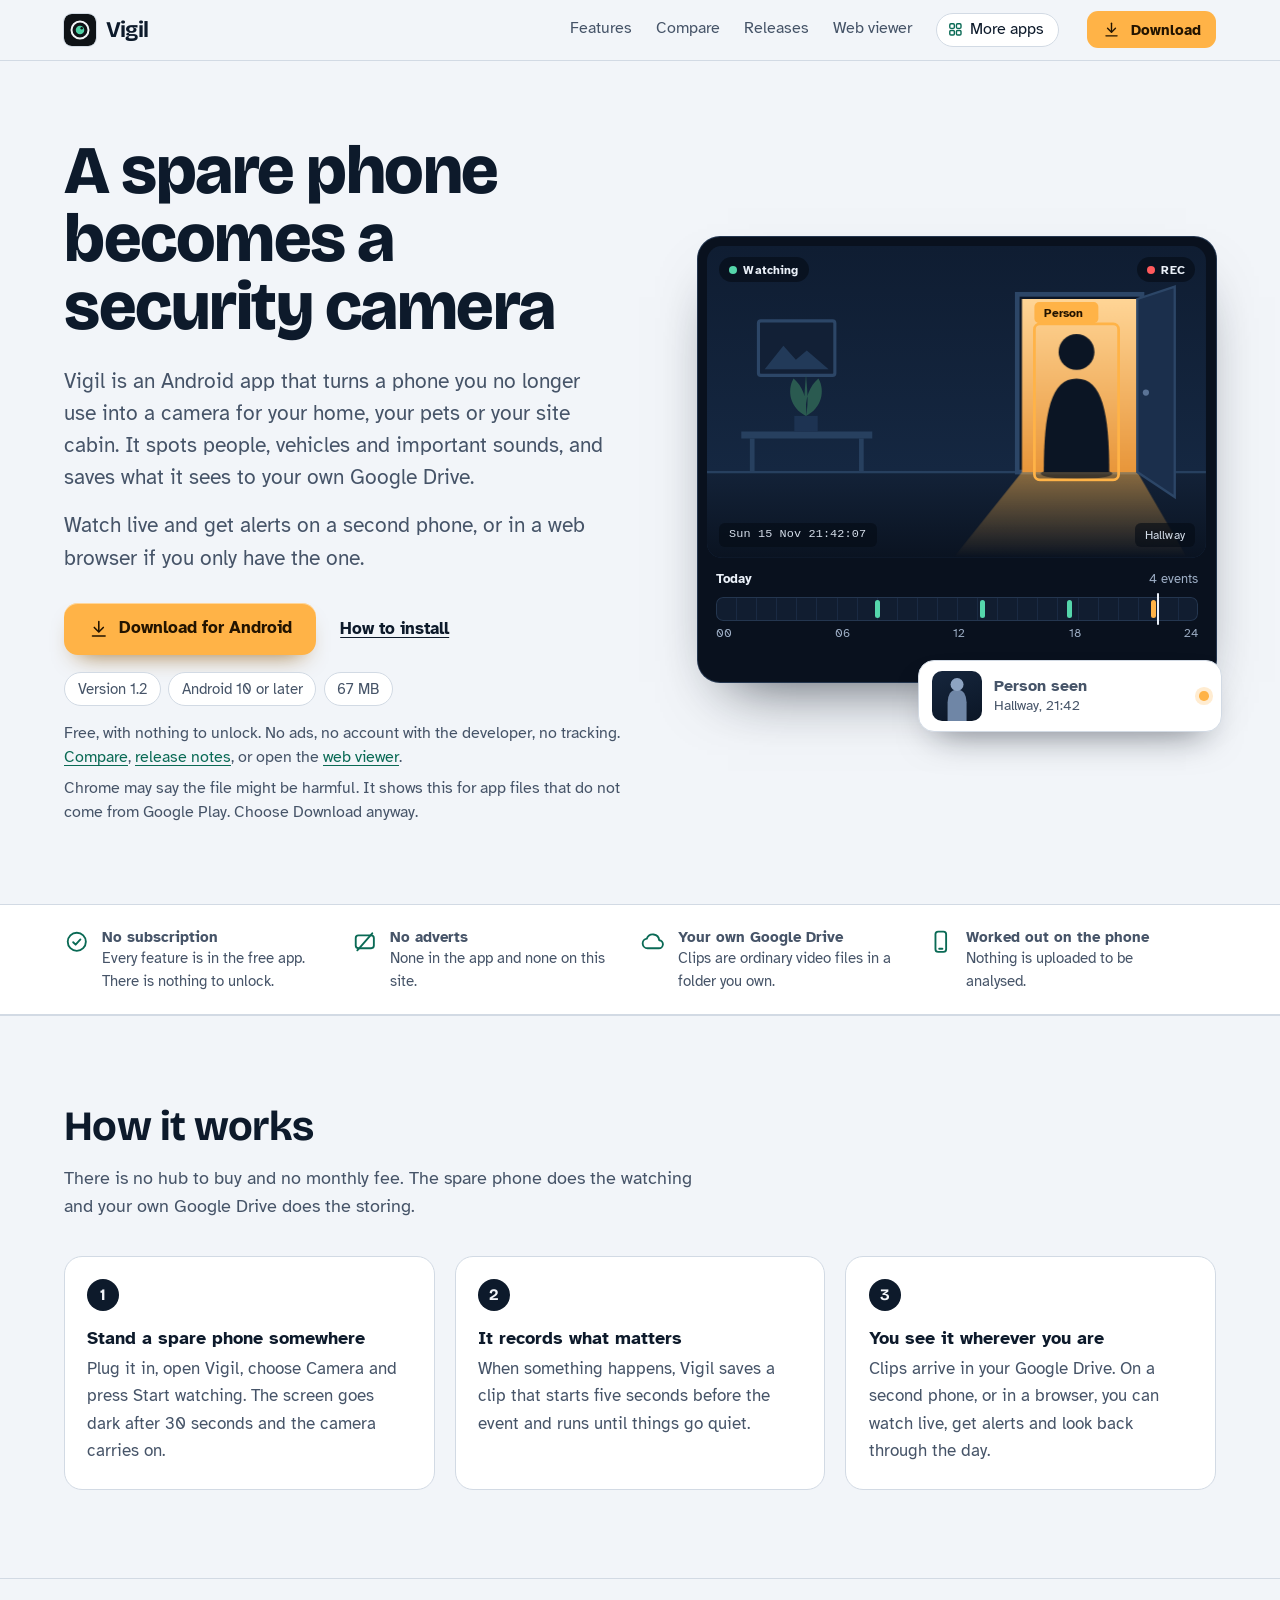
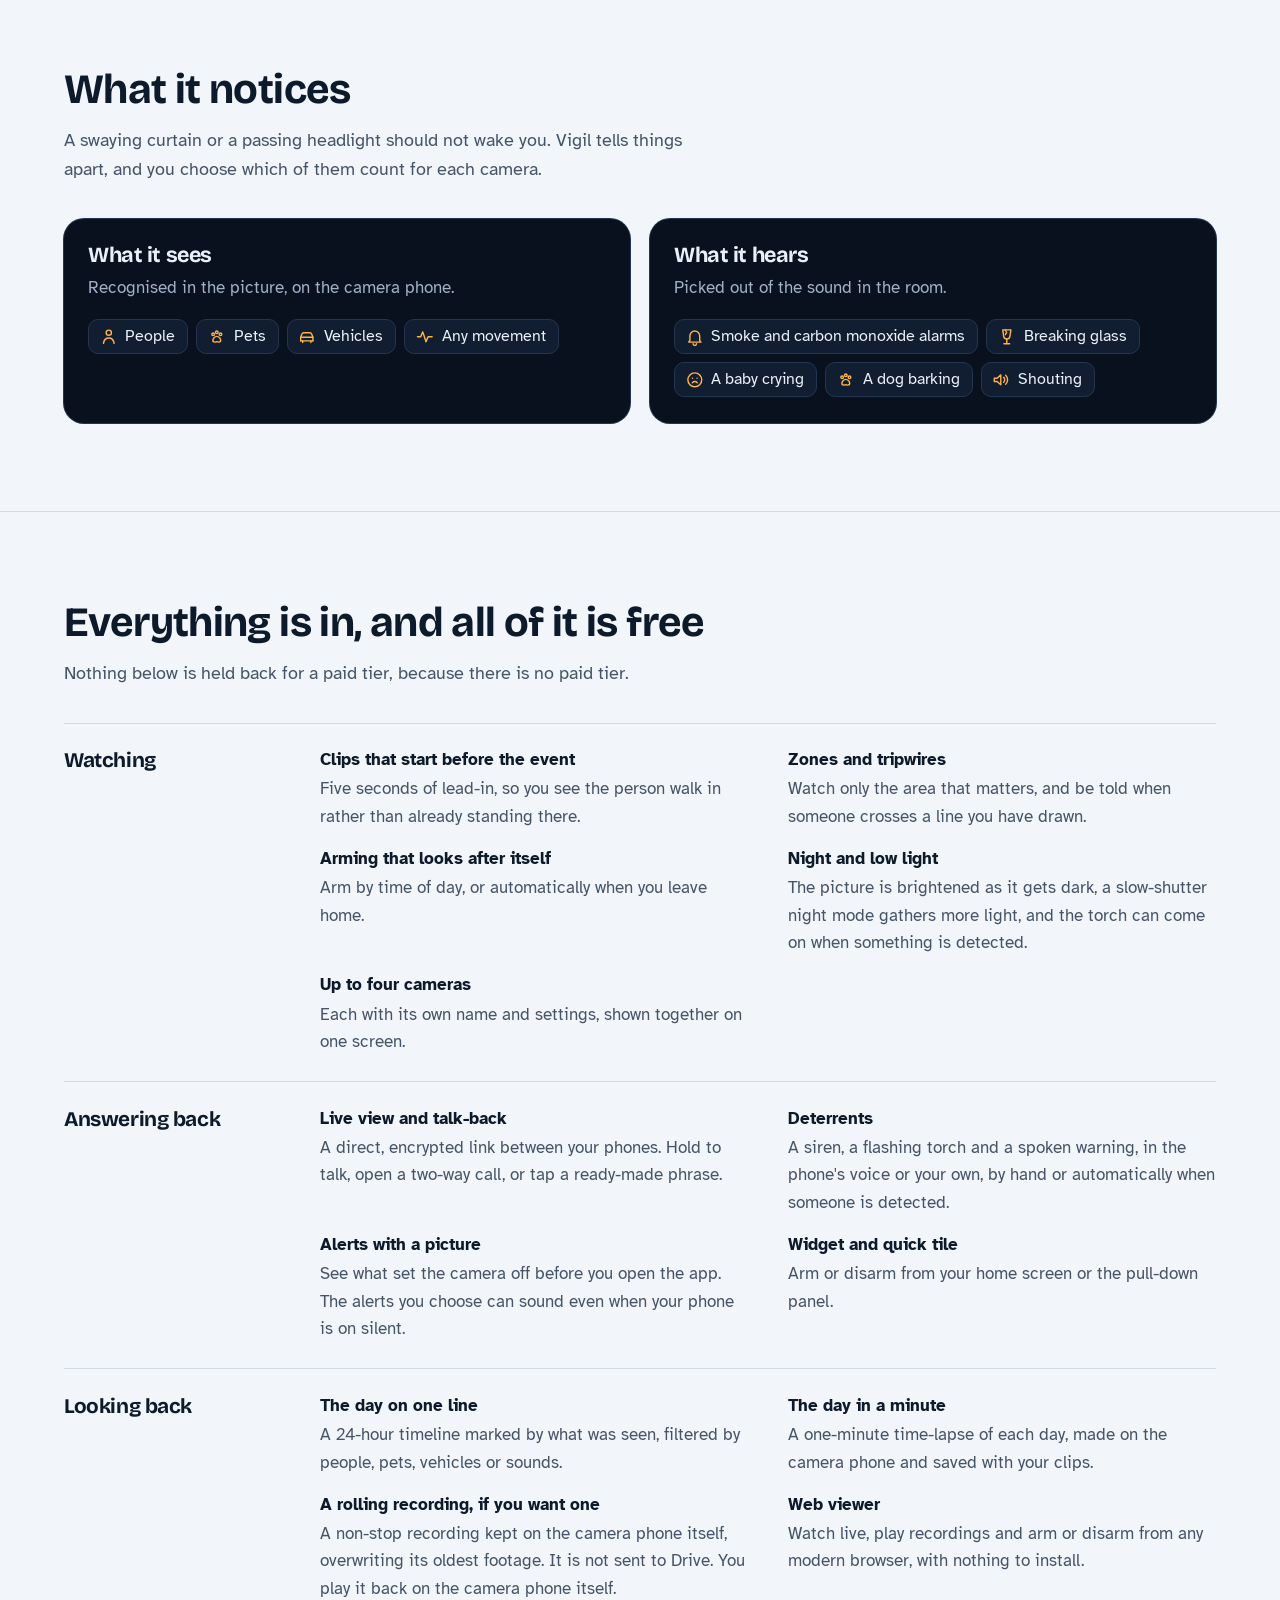
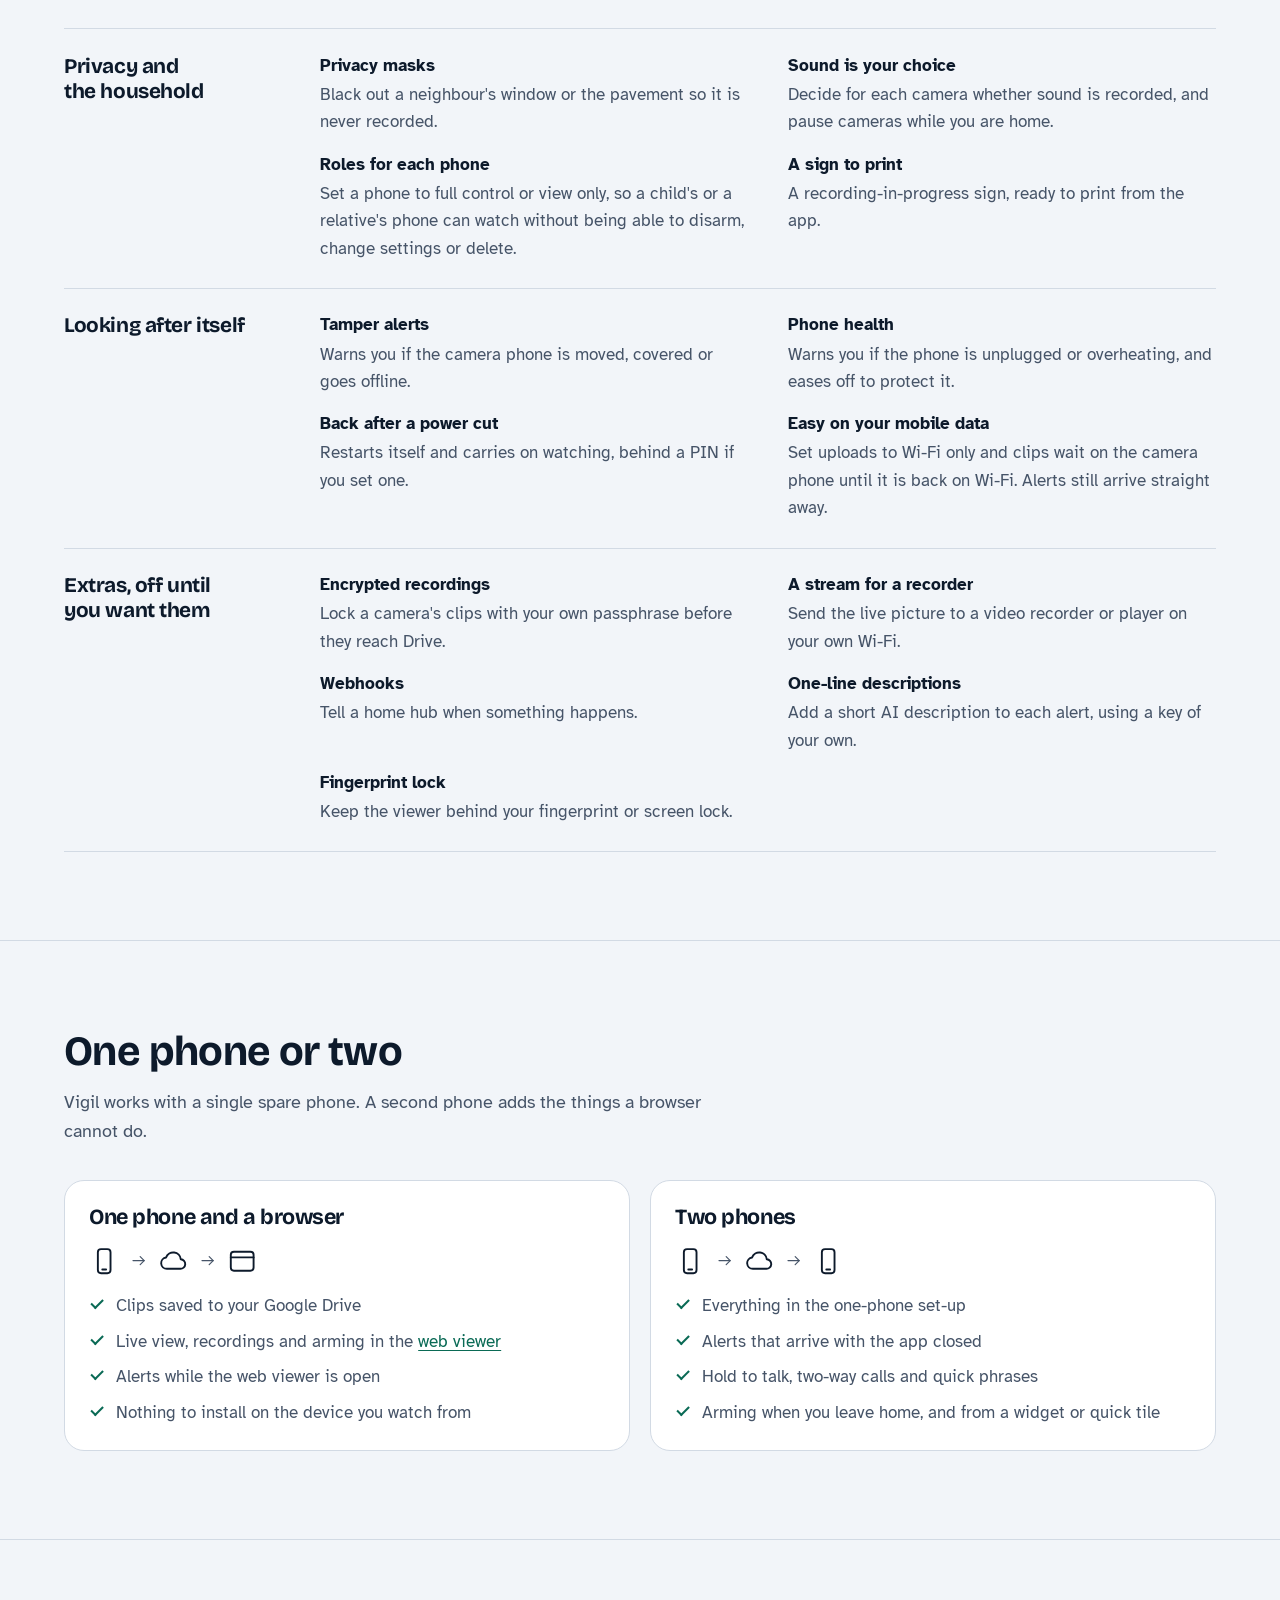
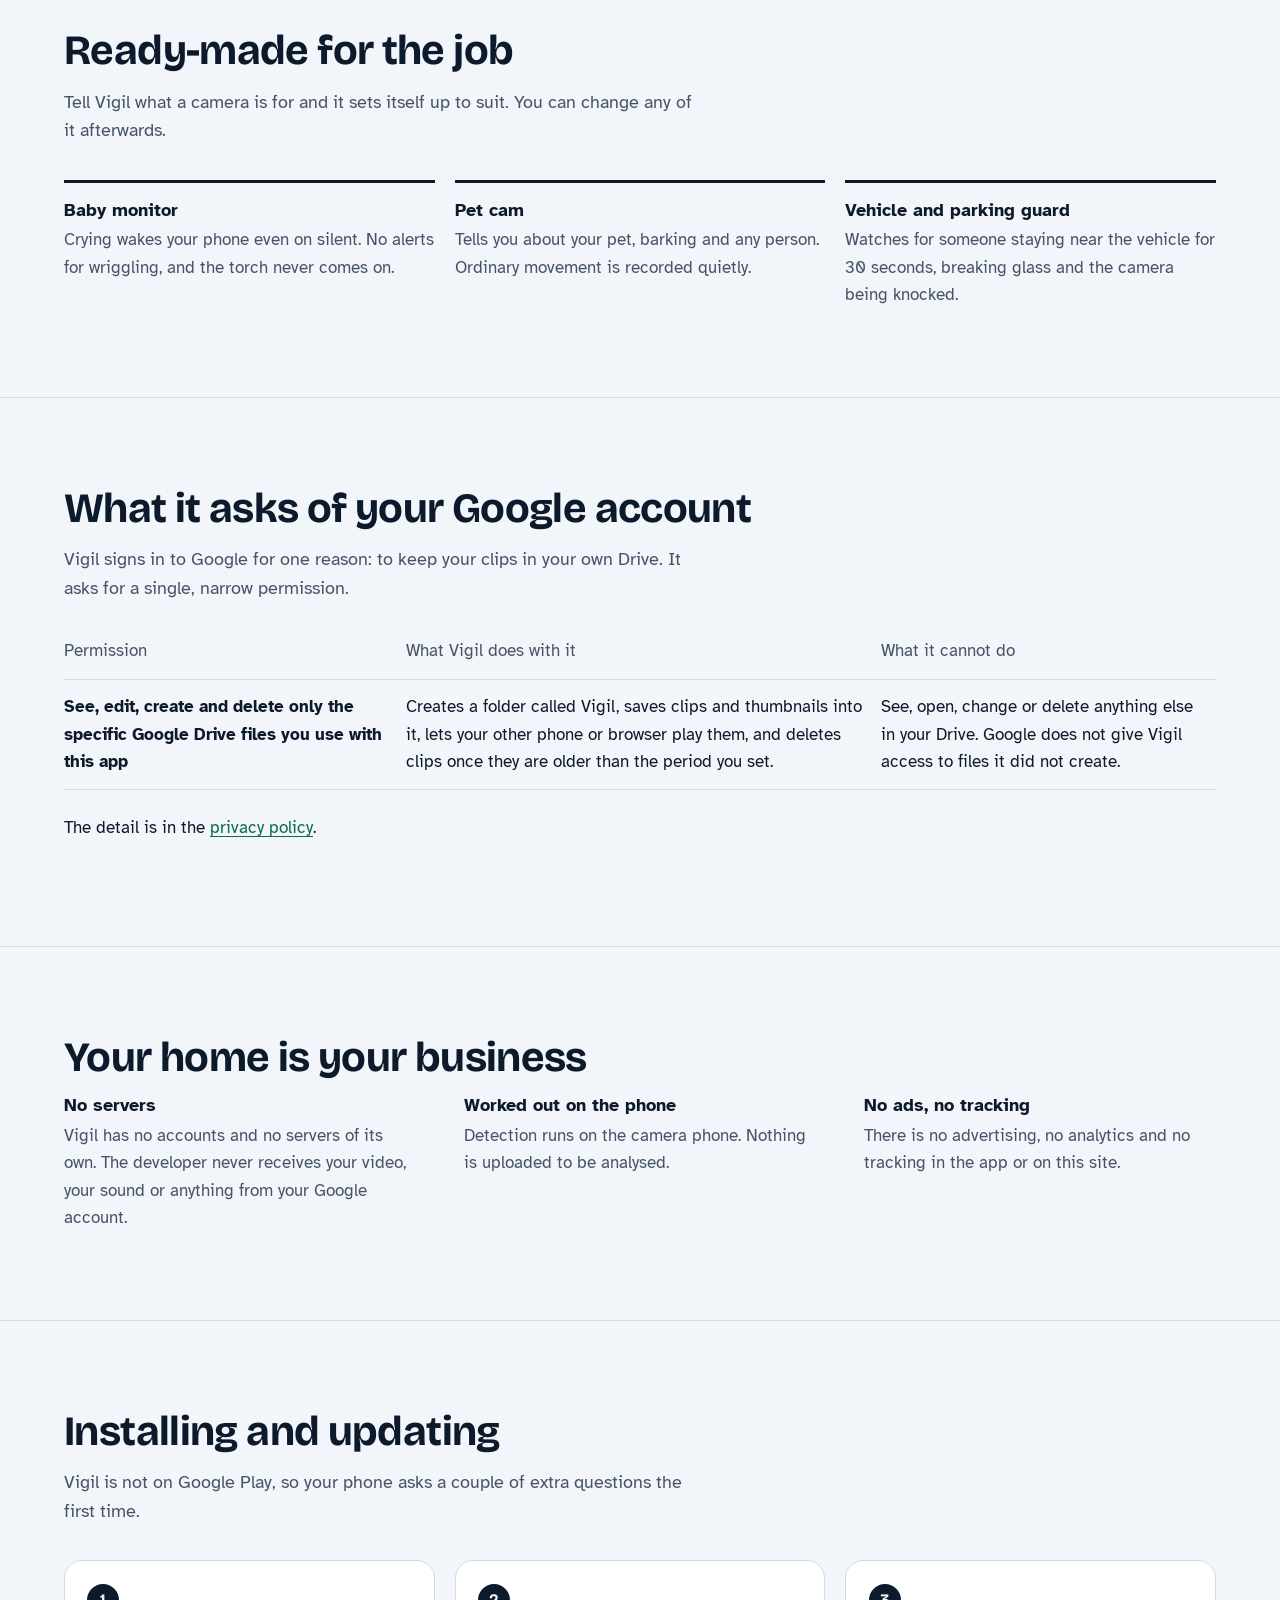
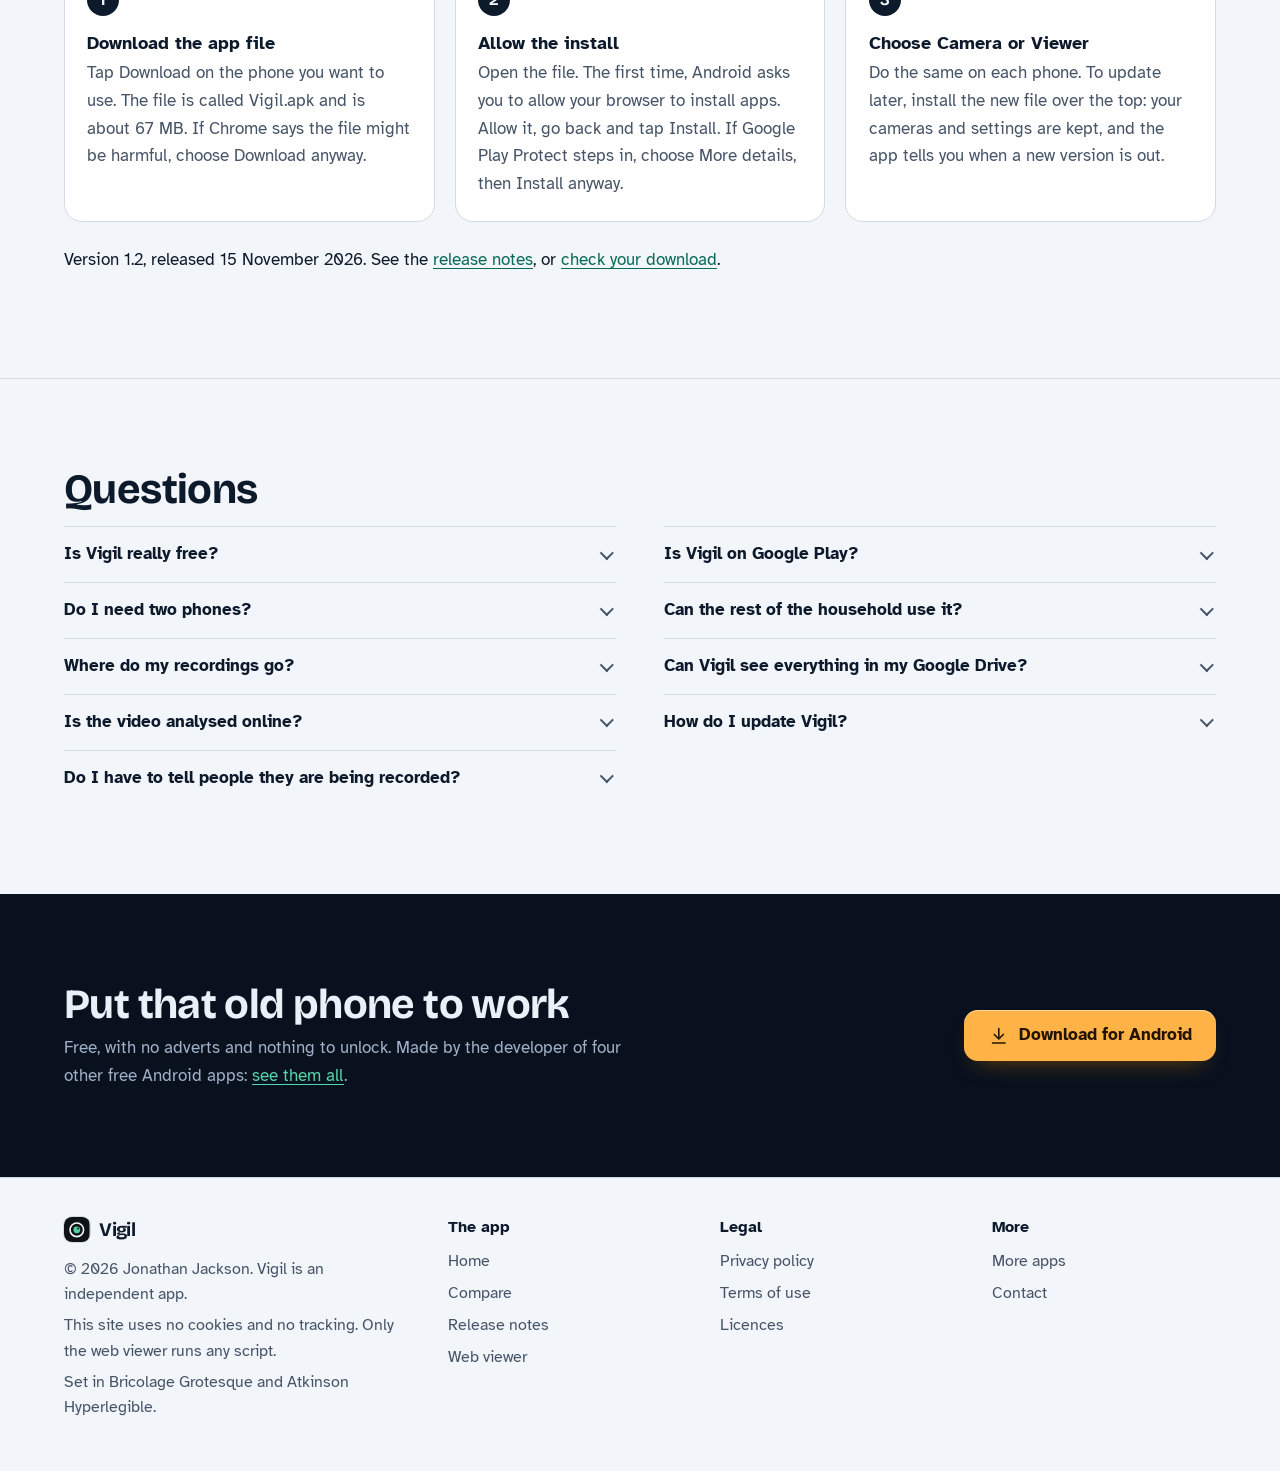
==== commit 4441776f: "Version 1.2: release notes, and playing the rolling recording on the camera phone" ====
--- a/index.html
+++ b/index.html
@@ -25,9 +25,9 @@
 <link rel="preload" href="./assets/fonts/bricolage-grotesque-latin.woff2" as="font" type="font/woff2" crossorigin>
 <link rel="preload" href="./assets/fonts/atkinson-hyperlegible-latin-400-normal.woff2" as="font" type="font/woff2" crossorigin>
 <link rel="stylesheet" href="./assets/site.css?v=2">
-<script type="application/ld+json">{"@context":"https://schema.org","@type":"SoftwareApplication","name":"Vigil","url":"https://customgpter.github.io/vigil/","description":"Vigil turns a spare Android phone into a home security camera that saves clips to your own Google Drive.","applicationCategory":"UtilitiesApplication","applicationSubCategory":"Security camera","operatingSystem":"Android 10 or later","softwareVersion":"1.0","downloadUrl":"https://github.com/CustomGPTer/vigil/releases/latest/download/Vigil.apk","releaseNotes":"https://customgpter.github.io/vigil/releases.html","offers":{"@type":"Offer","price":"0","priceCurrency":"GBP"},"inLanguage":"en-GB","image":"https://customgpter.github.io/vigil/assets/og.png","featureList":["Movement, person, pet and vehicle detection on the phone","Sound alerts for smoke alarms, breaking glass, crying, barking and shouting","Event clips saved to your own Google Drive","Live view and talk-back from a second phone","Web viewer for a single-phone set-up","Zones, tripwires and arming by timetable or location","A 24-hour timeline and a daily time-lapse","Privacy masks and per-camera audio control","Roles for each phone in the household"],"author":{"@type":"Person","name":"Jonathan Jackson"}}</script>
+<script type="application/ld+json">{"@context":"https://schema.org","@type":"SoftwareApplication","name":"Vigil","url":"https://customgpter.github.io/vigil/","description":"Vigil turns a spare Android phone into a home security camera that saves clips to your own Google Drive.","applicationCategory":"UtilitiesApplication","applicationSubCategory":"Security camera","operatingSystem":"Android 10 or later","softwareVersion":"1.2","downloadUrl":"https://github.com/CustomGPTer/vigil/releases/latest/download/Vigil.apk","releaseNotes":"https://customgpter.github.io/vigil/releases.html","offers":{"@type":"Offer","price":"0","priceCurrency":"GBP"},"inLanguage":"en-GB","image":"https://customgpter.github.io/vigil/assets/og.png","featureList":["Movement, person, pet and vehicle detection on the phone","Sound alerts for smoke alarms, breaking glass, crying, barking and shouting","Event clips saved to your own Google Drive","Live view and talk-back from a second phone","Web viewer for a single-phone set-up","Zones, tripwires and arming by timetable or location","A 24-hour timeline and a daily time-lapse","Privacy masks and per-camera audio control","Roles for each phone in the household"],"author":{"@type":"Person","name":"Jonathan Jackson"}}</script>
 <script type="application/ld+json">{"@context":"https://schema.org","@type":"WebSite","name":"Vigil","url":"https://customgpter.github.io/vigil/","inLanguage":"en-GB"}</script>
-<script type="application/ld+json">{"@context":"https://schema.org","@type":"FAQPage","mainEntity":[{"@type":"Question","name":"Is Vigil really free?","acceptedAnswer":{"@type":"Answer","text":"Yes. There is no paid version, no subscription and no adverts, and nothing in the app is locked."}},{"@type":"Question","name":"Is Vigil on Google Play?","acceptedAnswer":{"@type":"Answer","text":"No. Vigil is a personal project and is downloaded from this site as an Android app file. It needs Android 10 or later."}},{"@type":"Question","name":"Do I need two phones?","acceptedAnswer":{"@type":"Answer","text":"No. One spare phone can work as a camera on its own: it saves clips to your Google Drive, and you can watch live, play recordings and arm or disarm from the web viewer in a browser. A second phone adds alerts that arrive with the app closed, and talk-back."}},{"@type":"Question","name":"Can the rest of the household use it?","acceptedAnswer":{"@type":"Answer","text":"Yes. Everyone signs Vigil in to the same Google account, ideally a spare one made just for the cameras, and each phone is set to full control or view only. Google's narrow Drive permission does not let Vigil share a camera with a different Google account."}},{"@type":"Question","name":"Where do my recordings go?","acceptedAnswer":{"@type":"Answer","text":"Clips are saved as ordinary video files in a folder called Vigil in your own Google Drive, and deleted after 30 days unless you star them. A rolling recording is also kept on the camera phone itself. Nothing is sent to the developer."}},{"@type":"Question","name":"Can Vigil see everything in my Google Drive?","acceptedAnswer":{"@type":"Answer","text":"No. Vigil asks for the narrowest Drive permission Google offers. It can only see the files and folders it has created itself."}},{"@type":"Question","name":"Is the video analysed online?","acceptedAnswer":{"@type":"Answer","text":"No. Movement, people, pets, vehicles and sounds are all recognised on the camera phone. Nothing is uploaded to be analysed."}},{"@type":"Question","name":"Why does Google say it has not verified this app?","acceptedAnswer":{"@type":"Answer","text":"Google shows that screen for apps from small developers that have not been through its review. Vigil asks only for access to the files it creates itself. Choose Advanced, then Go to Vigil, to carry on."}},{"@type":"Question","name":"How do I update Vigil?","acceptedAnswer":{"@type":"Answer","text":"Vigil tells you when a newer version is out. Download it from this site and install it over the one you have. Your cameras and settings are kept."}},{"@type":"Question","name":"Do I have to tell people they are being recorded?","acceptedAnswer":{"@type":"Answer","text":"You are responsible for using a camera lawfully. In the UK, a camera that only covers your own home and garden is generally fine, but filming beyond your boundary, or at a workplace, brings data protection duties. Vigil includes privacy masks and a printable sign to help. See the terms of use."}}]}</script>
+<script type="application/ld+json">{"@context":"https://schema.org","@type":"FAQPage","mainEntity":[{"@type":"Question","name":"Is Vigil really free?","acceptedAnswer":{"@type":"Answer","text":"Yes. There is no paid version, no subscription and no adverts, and nothing in the app is locked."}},{"@type":"Question","name":"Is Vigil on Google Play?","acceptedAnswer":{"@type":"Answer","text":"No. Vigil is a personal project and is downloaded from this site as an Android app file. It needs Android 10 or later."}},{"@type":"Question","name":"Do I need two phones?","acceptedAnswer":{"@type":"Answer","text":"No. One spare phone can work as a camera on its own: it saves clips to your Google Drive, and you can watch live, play recordings and arm or disarm from the web viewer in a browser. A second phone adds alerts that arrive with the app closed, and talk-back."}},{"@type":"Question","name":"Can the rest of the household use it?","acceptedAnswer":{"@type":"Answer","text":"Yes. Everyone signs Vigil in to the same Google account, ideally a spare one made just for the cameras, and each phone is set to full control or view only. Google's narrow Drive permission does not let Vigil share a camera with a different Google account."}},{"@type":"Question","name":"Where do my recordings go?","acceptedAnswer":{"@type":"Answer","text":"Clips are saved as ordinary video files in a folder called Vigil in your own Google Drive, and deleted after 30 days unless you star them. The camera phone can also keep a non-stop recording of its own, which is not sent to Drive. Nothing is sent to the developer."}},{"@type":"Question","name":"Can Vigil see everything in my Google Drive?","acceptedAnswer":{"@type":"Answer","text":"No. Vigil asks for the narrowest Drive permission Google offers. It can only see the files and folders it has created itself."}},{"@type":"Question","name":"Is the video analysed online?","acceptedAnswer":{"@type":"Answer","text":"No. Movement, people, pets, vehicles and sounds are all recognised on the camera phone. Nothing is uploaded to be analysed."}},{"@type":"Question","name":"How do I update Vigil?","acceptedAnswer":{"@type":"Answer","text":"Vigil tells you when a newer version is out. Download it from this site and install it over the one you have. Your cameras and settings are kept."}},{"@type":"Question","name":"Do I have to tell people they are being recorded?","acceptedAnswer":{"@type":"Answer","text":"You are responsible for using a camera lawfully. In the UK, a camera that only covers your own home and garden is generally fine, but filming beyond your boundary, or at a workplace, brings data protection duties. Vigil includes privacy masks and a printable sign to help. See the terms of use."}}]}</script>
 </head>
 <body>
 <a class="skip" href="#main">Skip to content</a>
@@ -46,7 +46,7 @@
 <p class="lede">Vigil is an Android app that turns a phone you no longer use into a camera for your home, your pets or your site cabin. It spots people, vehicles and important sounds, and saves what it sees to your own Google Drive.</p>
 <p class="lede">Watch live and get alerts on a second phone, or in a web browser if you only have the one.</p>
 <p class="get" id="download"><a class="button" href="https://github.com/CustomGPTer/vigil/releases/latest/download/Vigil.apk"><svg class="ico" viewBox="0 0 24 24" aria-hidden="true"><path d="M12 4v11"/><path d="M7 10.5l5 5 5-5"/><path d="M5 20h14"/></svg>Download for Android</a><a class="aside" href="#install">How to install</a></p>
-<ul class="pills"><li>Version 1.0</li><li>Android 10 or later</li><li>67 MB</li></ul>
+<ul class="pills"><li>Version 1.2</li><li>Android 10 or later</li><li>67 MB</li></ul>
 <p class="facts">Free, with nothing to unlock. No ads, no account with the developer, no tracking. <a href="compare.html">Compare</a>, <a href="releases.html">release notes</a>, or open the <a href="view/">web viewer</a>.</p>
 <p class="facts">Chrome may say the file might be harmful. It shows this for app files that do not come from Google Play. Choose Download anyway.</p>
 </div>
@@ -144,7 +144,7 @@
 <div class="group"><h3>Looking back</h3><dl>
 <div><dt>The day on one line</dt><dd>A 24-hour timeline marked by what was seen, filtered by people, pets, vehicles or sounds.</dd></div>
 <div><dt>The day in a minute</dt><dd>A one-minute time-lapse of each day, made on the camera phone and saved with your clips.</dd></div>
-<div><dt>A rolling recording</dt><dd>Kept on the camera phone itself, overwriting its oldest footage as the space you allow fills up.</dd></div>
+<div><dt>A rolling recording, if you want one</dt><dd>A non-stop recording kept on the camera phone itself, overwriting its oldest footage. It is not sent to Drive. You play it back on the camera phone itself.</dd></div>
 <div><dt>Web viewer</dt><dd>Watch live, play recordings and arm or disarm from any modern browser, with nothing to install.</dd></div>
 </dl></div>
 <div class="group"><h3>Privacy and the household</h3><dl>
@@ -157,6 +157,7 @@
 <div><dt>Tamper alerts</dt><dd>Warns you if the camera phone is moved, covered or goes offline.</dd></div>
 <div><dt>Phone health</dt><dd>Warns you if the phone is unplugged or overheating, and eases off to protect it.</dd></div>
 <div><dt>Back after a power cut</dt><dd>Restarts itself and carries on watching, behind a PIN if you set one.</dd></div>
+<div><dt>Easy on your mobile data</dt><dd>Set uploads to Wi-Fi only and clips wait on the camera phone until it is back on Wi-Fi. Alerts still arrive straight away.</dd></div>
 </dl></div>
 <div class="group"><h3>Extras, off until you want them</h3><dl>
 <div><dt>Encrypted recordings</dt><dd>Lock a camera's clips with your own passphrase before they reach Drive.</dd></div>
@@ -232,7 +233,7 @@
 <li><h3>Allow the install</h3><p>Open the file. The first time, Android asks you to allow your browser to install apps. Allow it, go back and tap Install. If Google Play Protect steps in, choose More details, then Install anyway.</p></li>
 <li><h3>Choose Camera or Viewer</h3><p>Do the same on each phone. To update later, install the new file over the top: your cameras and settings are kept, and the app tells you when a new version is out.</p></li>
 </ol>
-<p class="after-table">Version 1.0, released 15 November 2026. See the <a href="releases.html">release notes</a>, or <a href="releases.html#checking">check your download</a>.</p>
+<p class="after-table">Version 1.2, released 15 November 2026. See the <a href="releases.html">release notes</a>, or <a href="releases.html#checking">check your download</a>.</p>
 </div>
 </section>
 
@@ -240,7 +241,7 @@
 <div class="wrap">
 <h2 id="questions-h">Questions</h2>
 <div class="faq">
-<details><summary>Is Vigil really free?</summary><p>Yes. There is no paid version, no subscription and no adverts, and nothing in the app is locked.</p></details><details><summary>Is Vigil on Google Play?</summary><p>No. Vigil is a personal project and is downloaded from this site as an Android app file. It needs Android 10 or later.</p></details><details><summary>Do I need two phones?</summary><p>No. One spare phone can work as a camera on its own: it saves clips to your Google Drive, and you can watch live, play recordings and arm or disarm from the web viewer in a browser. A second phone adds alerts that arrive with the app closed, and talk-back.</p></details><details><summary>Can the rest of the household use it?</summary><p>Yes. Everyone signs Vigil in to the same Google account, ideally a spare one made just for the cameras, and each phone is set to full control or view only. Google's narrow Drive permission does not let Vigil share a camera with a different Google account.</p></details><details><summary>Where do my recordings go?</summary><p>Clips are saved as ordinary video files in a folder called Vigil in your own Google Drive, and deleted after 30 days unless you star them. A rolling recording is also kept on the camera phone itself. Nothing is sent to the developer.</p></details><details><summary>Can Vigil see everything in my Google Drive?</summary><p>No. Vigil asks for the narrowest Drive permission Google offers. It can only see the files and folders it has created itself.</p></details><details><summary>Is the video analysed online?</summary><p>No. Movement, people, pets, vehicles and sounds are all recognised on the camera phone. Nothing is uploaded to be analysed.</p></details><details><summary>Why does Google say it has not verified this app?</summary><p>Google shows that screen for apps from small developers that have not been through its review. Vigil asks only for access to the files it creates itself. Choose Advanced, then Go to Vigil, to carry on.</p></details><details><summary>How do I update Vigil?</summary><p>Vigil tells you when a newer version is out. Download it from this site and install it over the one you have. Your cameras and settings are kept.</p></details><details><summary>Do I have to tell people they are being recorded?</summary><p>You are responsible for using a camera lawfully. In the UK, a camera that only covers your own home and garden is generally fine, but filming beyond your boundary, or at a workplace, brings data protection duties. Vigil includes privacy masks and a printable sign to help. See the <a href="terms.html#lawful">terms of use</a>.</p></details>
+<details><summary>Is Vigil really free?</summary><p>Yes. There is no paid version, no subscription and no adverts, and nothing in the app is locked.</p></details><details><summary>Is Vigil on Google Play?</summary><p>No. Vigil is a personal project and is downloaded from this site as an Android app file. It needs Android 10 or later.</p></details><details><summary>Do I need two phones?</summary><p>No. One spare phone can work as a camera on its own: it saves clips to your Google Drive, and you can watch live, play recordings and arm or disarm from the web viewer in a browser. A second phone adds alerts that arrive with the app closed, and talk-back.</p></details><details><summary>Can the rest of the household use it?</summary><p>Yes. Everyone signs Vigil in to the same Google account, ideally a spare one made just for the cameras, and each phone is set to full control or view only. Google's narrow Drive permission does not let Vigil share a camera with a different Google account.</p></details><details><summary>Where do my recordings go?</summary><p>Clips are saved as ordinary video files in a folder called Vigil in your own Google Drive, and deleted after 30 days unless you star them. The camera phone can also keep a non-stop recording of its own, which is not sent to Drive. Nothing is sent to the developer.</p></details><details><summary>Can Vigil see everything in my Google Drive?</summary><p>No. Vigil asks for the narrowest Drive permission Google offers. It can only see the files and folders it has created itself.</p></details><details><summary>Is the video analysed online?</summary><p>No. Movement, people, pets, vehicles and sounds are all recognised on the camera phone. Nothing is uploaded to be analysed.</p></details><details><summary>How do I update Vigil?</summary><p>Vigil tells you when a newer version is out. Download it from this site and install it over the one you have. Your cameras and settings are kept.</p></details><details><summary>Do I have to tell people they are being recorded?</summary><p>You are responsible for using a camera lawfully. In the UK, a camera that only covers your own home and garden is generally fine, but filming beyond your boundary, or at a workplace, brings data protection duties. Vigil includes privacy masks and a printable sign to help. See the <a href="terms.html#lawful">terms of use</a>.</p></details>
 </div>
 </div>
 </section>
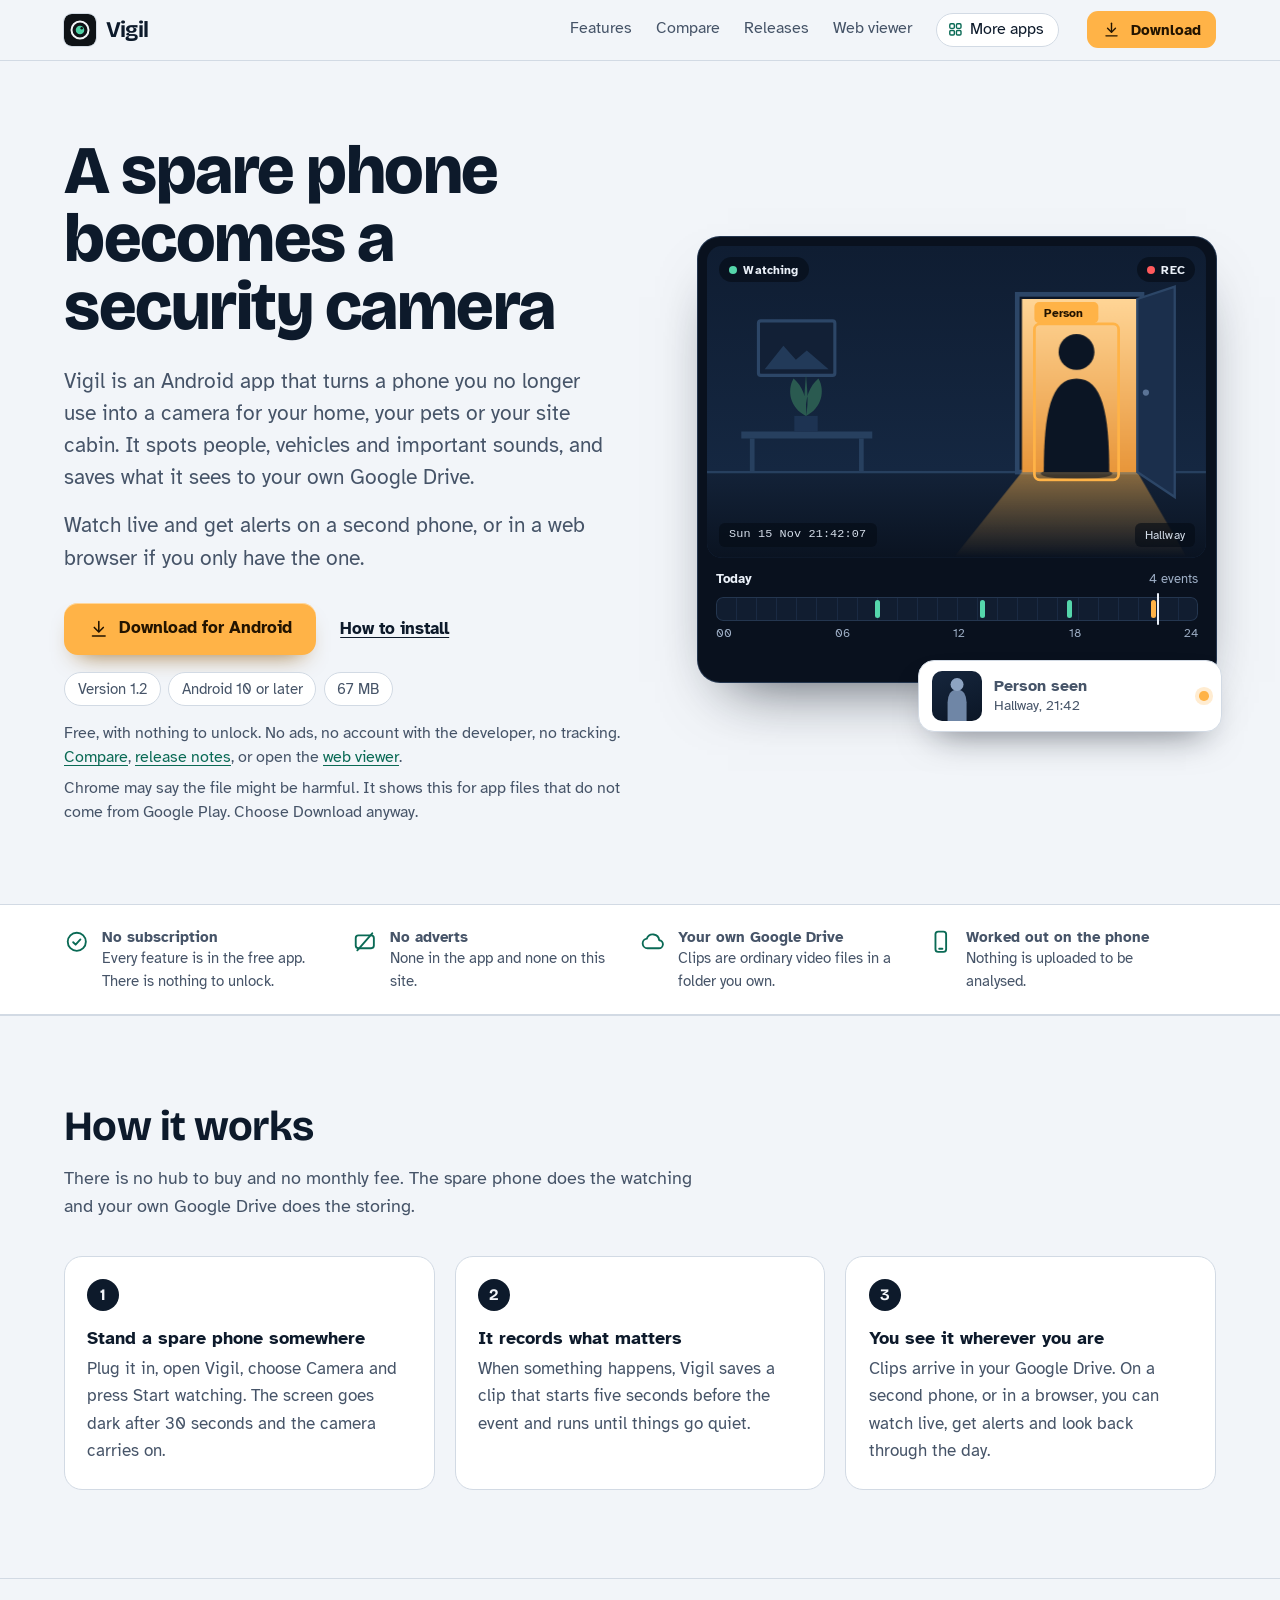
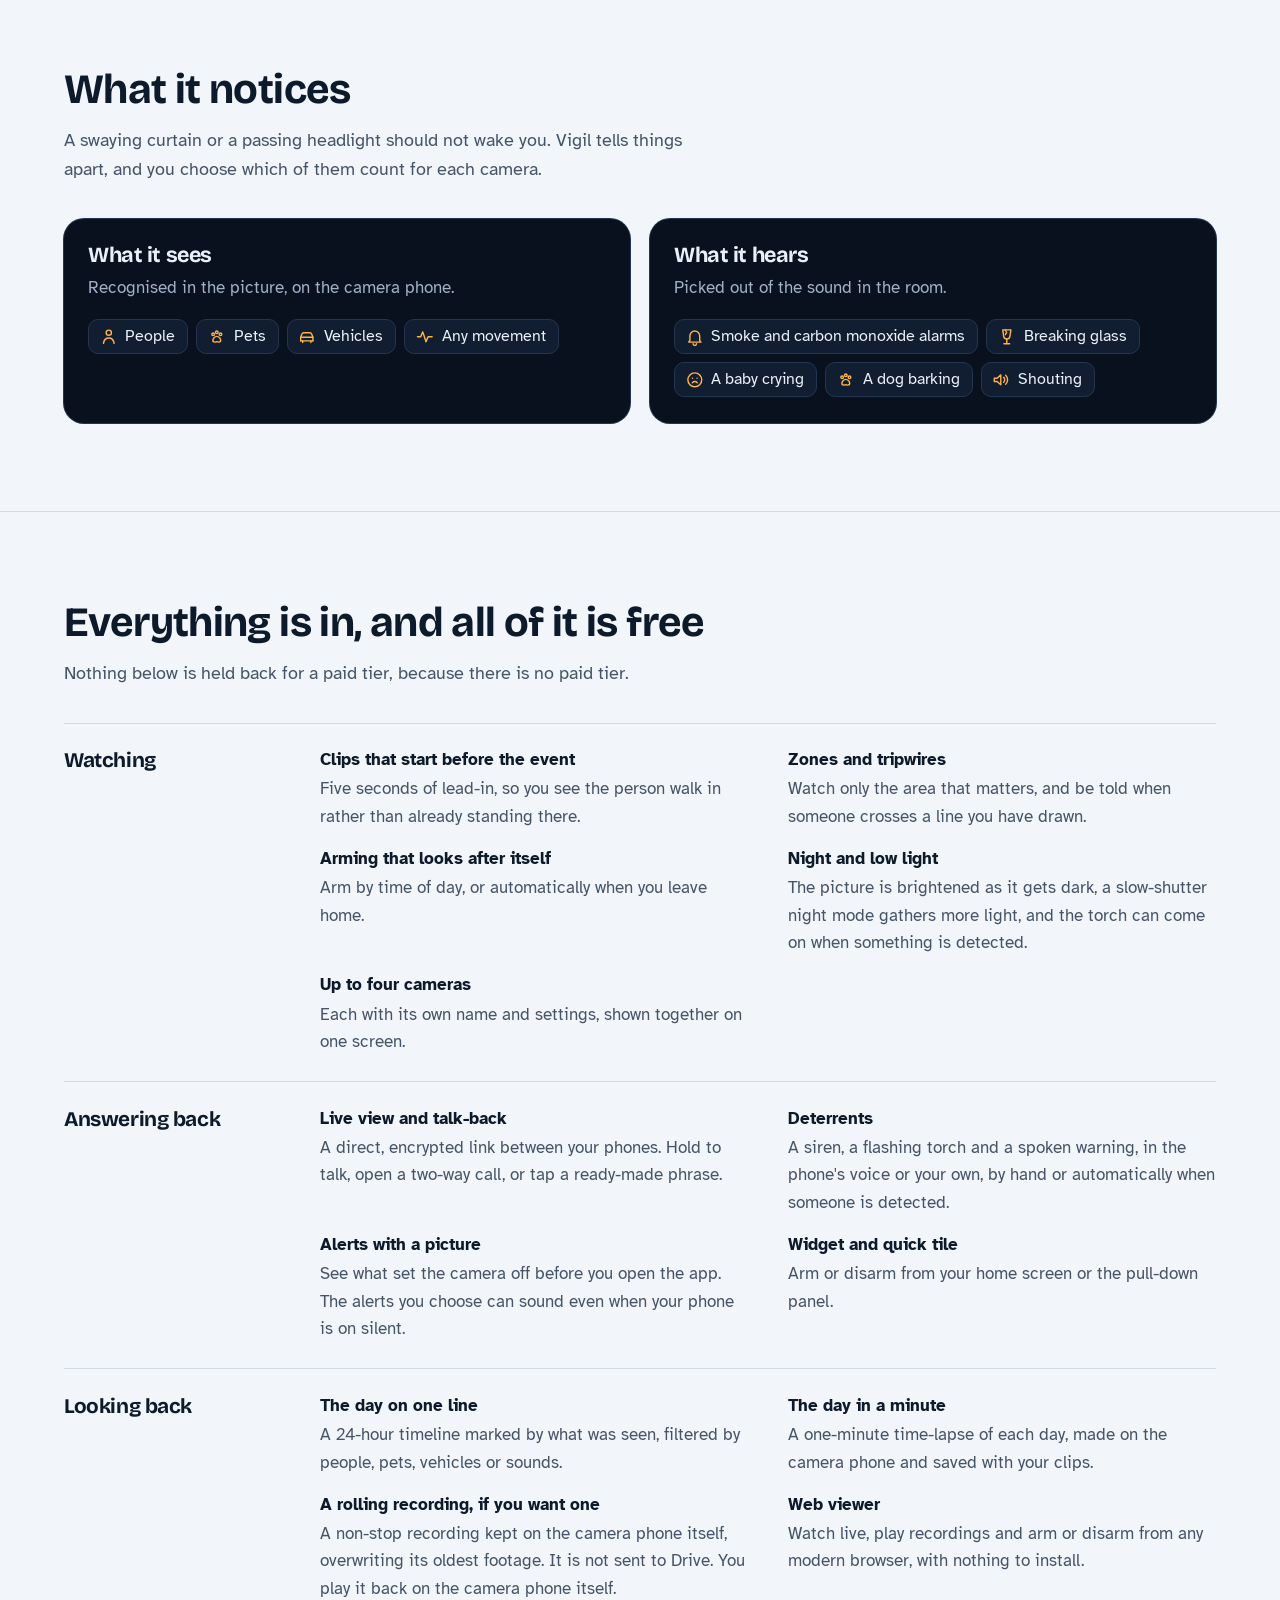
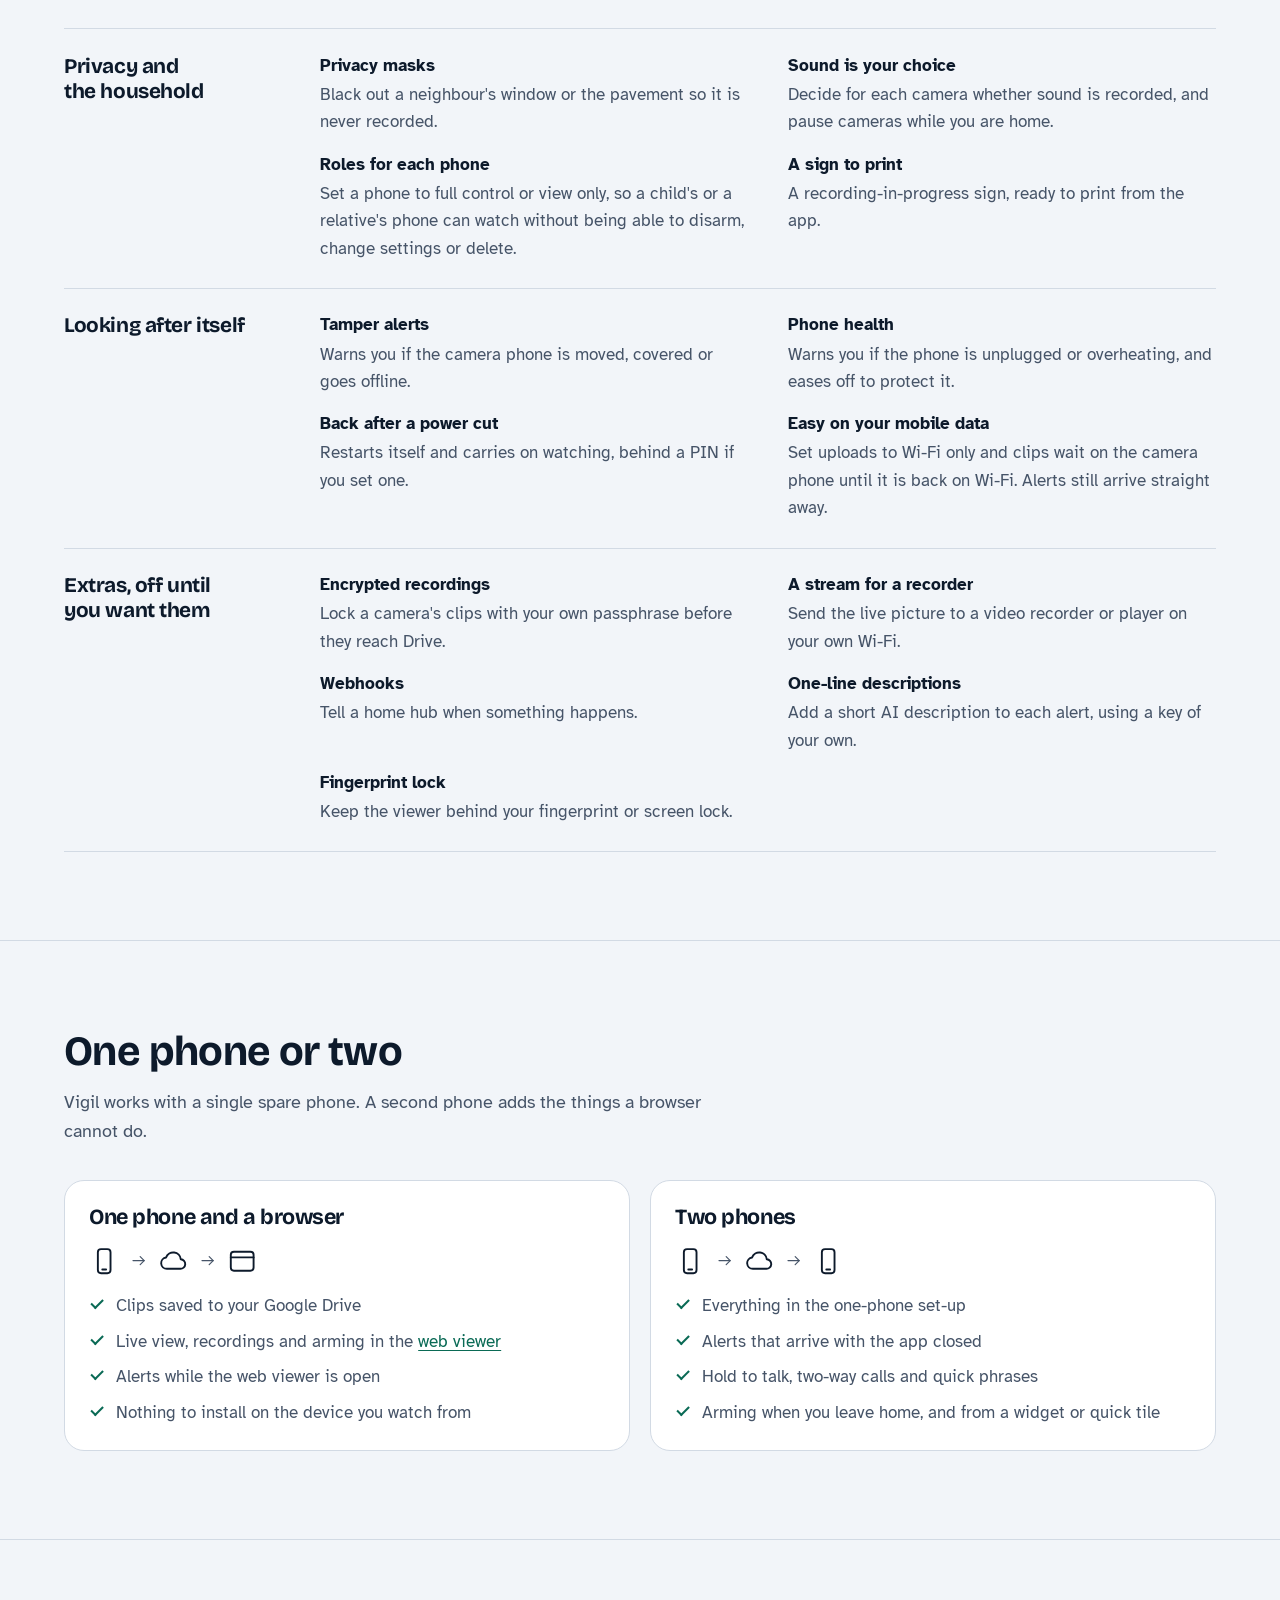
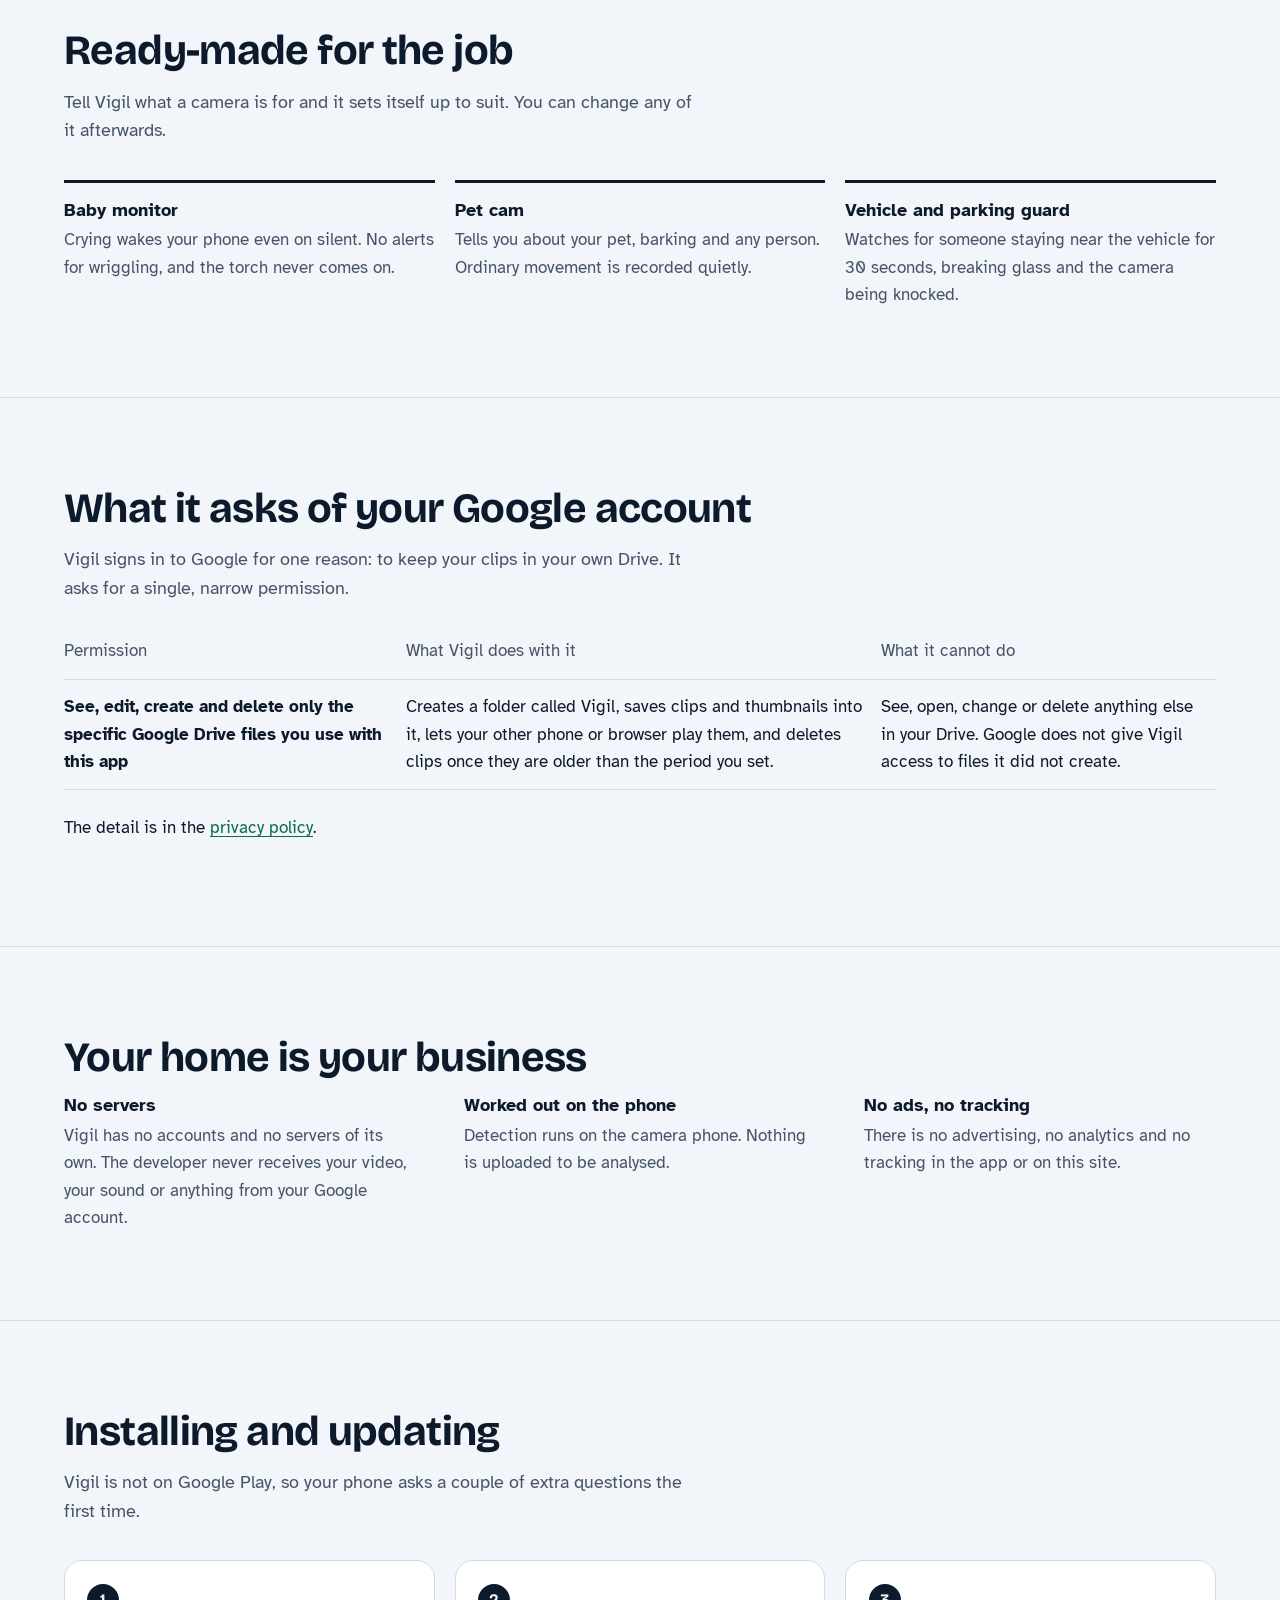
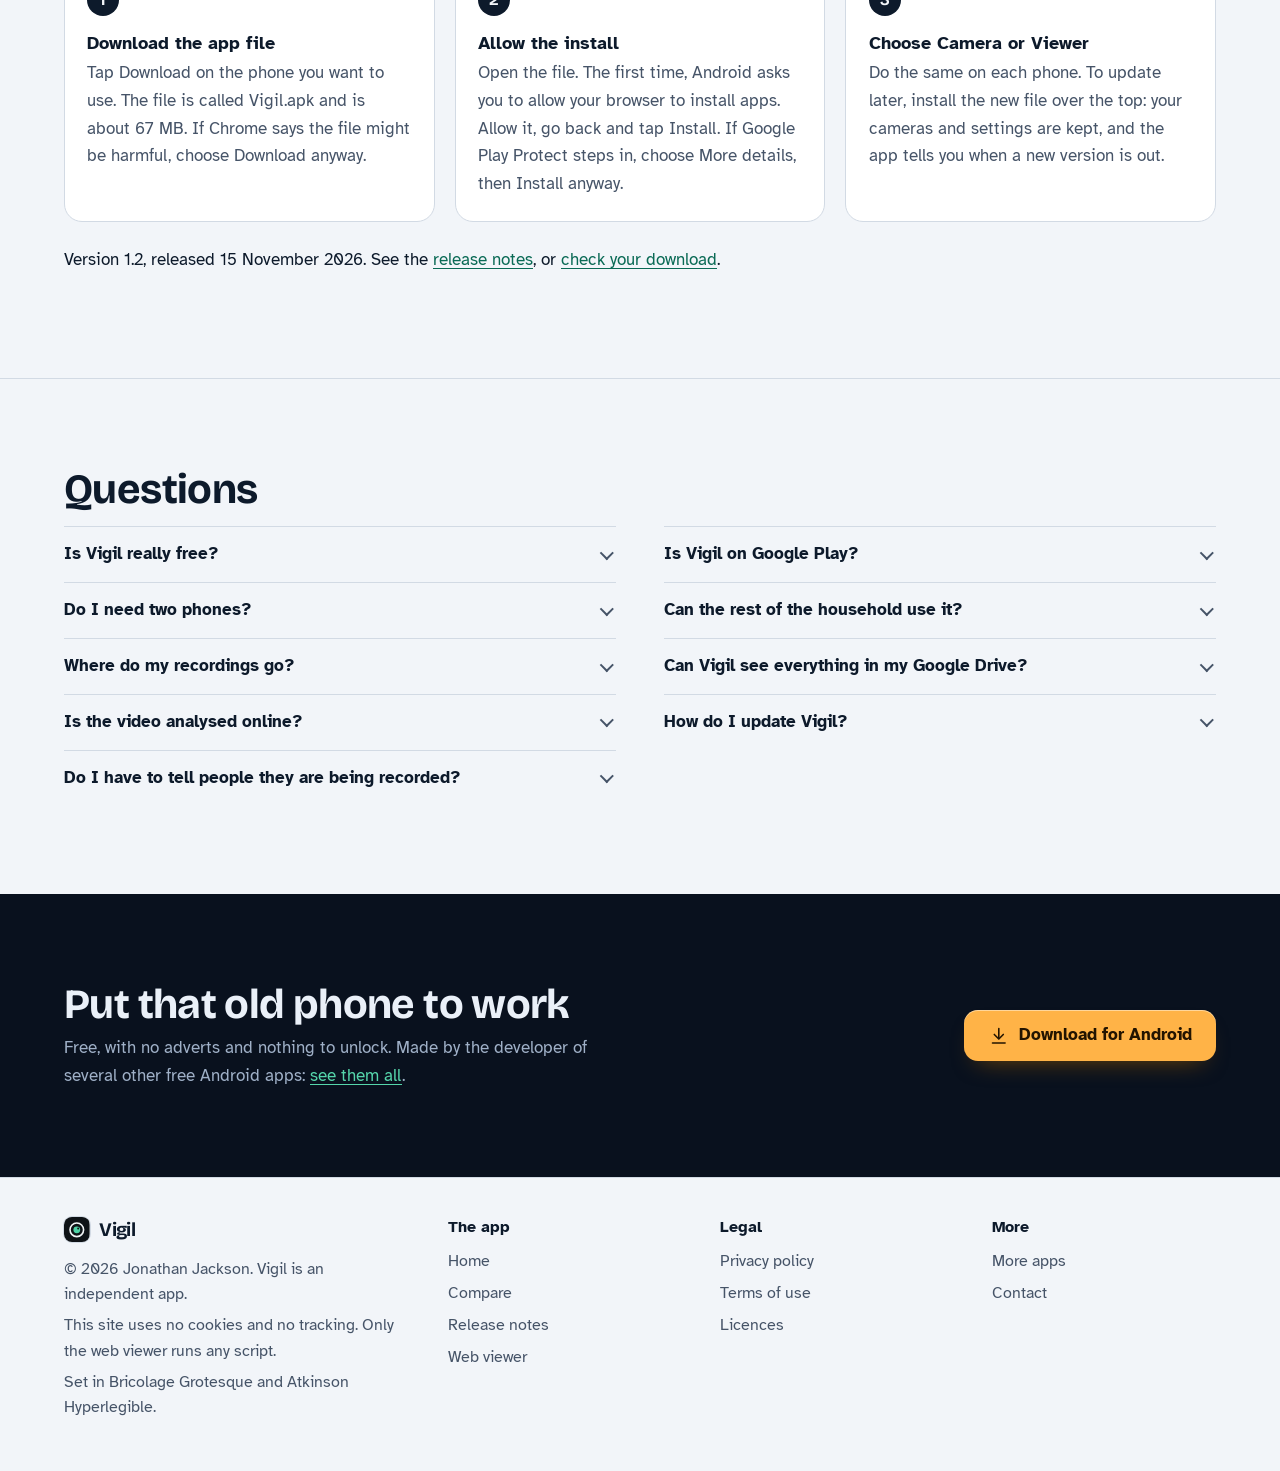
==== commit 9ce93086: "Add BoxTime and Compress to the More apps page" ====
--- a/index.html
+++ b/index.html
@@ -248,7 +248,7 @@
 
 <section class="closing" aria-labelledby="closing-h">
 <div class="wrap">
-<div><h2 id="closing-h">Put that old phone to work</h2><p>Free, with no adverts and nothing to unlock. Made by the developer of four other free Android apps: <a href="more-apps.html">see them all</a>.</p></div>
+<div><h2 id="closing-h">Put that old phone to work</h2><p>Free, with no adverts and nothing to unlock. Made by the developer of several other free Android apps: <a href="more-apps.html">see them all</a>.</p></div>
 <a class="button" href="https://github.com/CustomGPTer/vigil/releases/latest/download/Vigil.apk"><svg class="ico" viewBox="0 0 24 24" aria-hidden="true"><path d="M12 4v11"/><path d="M7 10.5l5 5 5-5"/><path d="M5 20h14"/></svg>Download for Android</a>
 </div>
 </section>
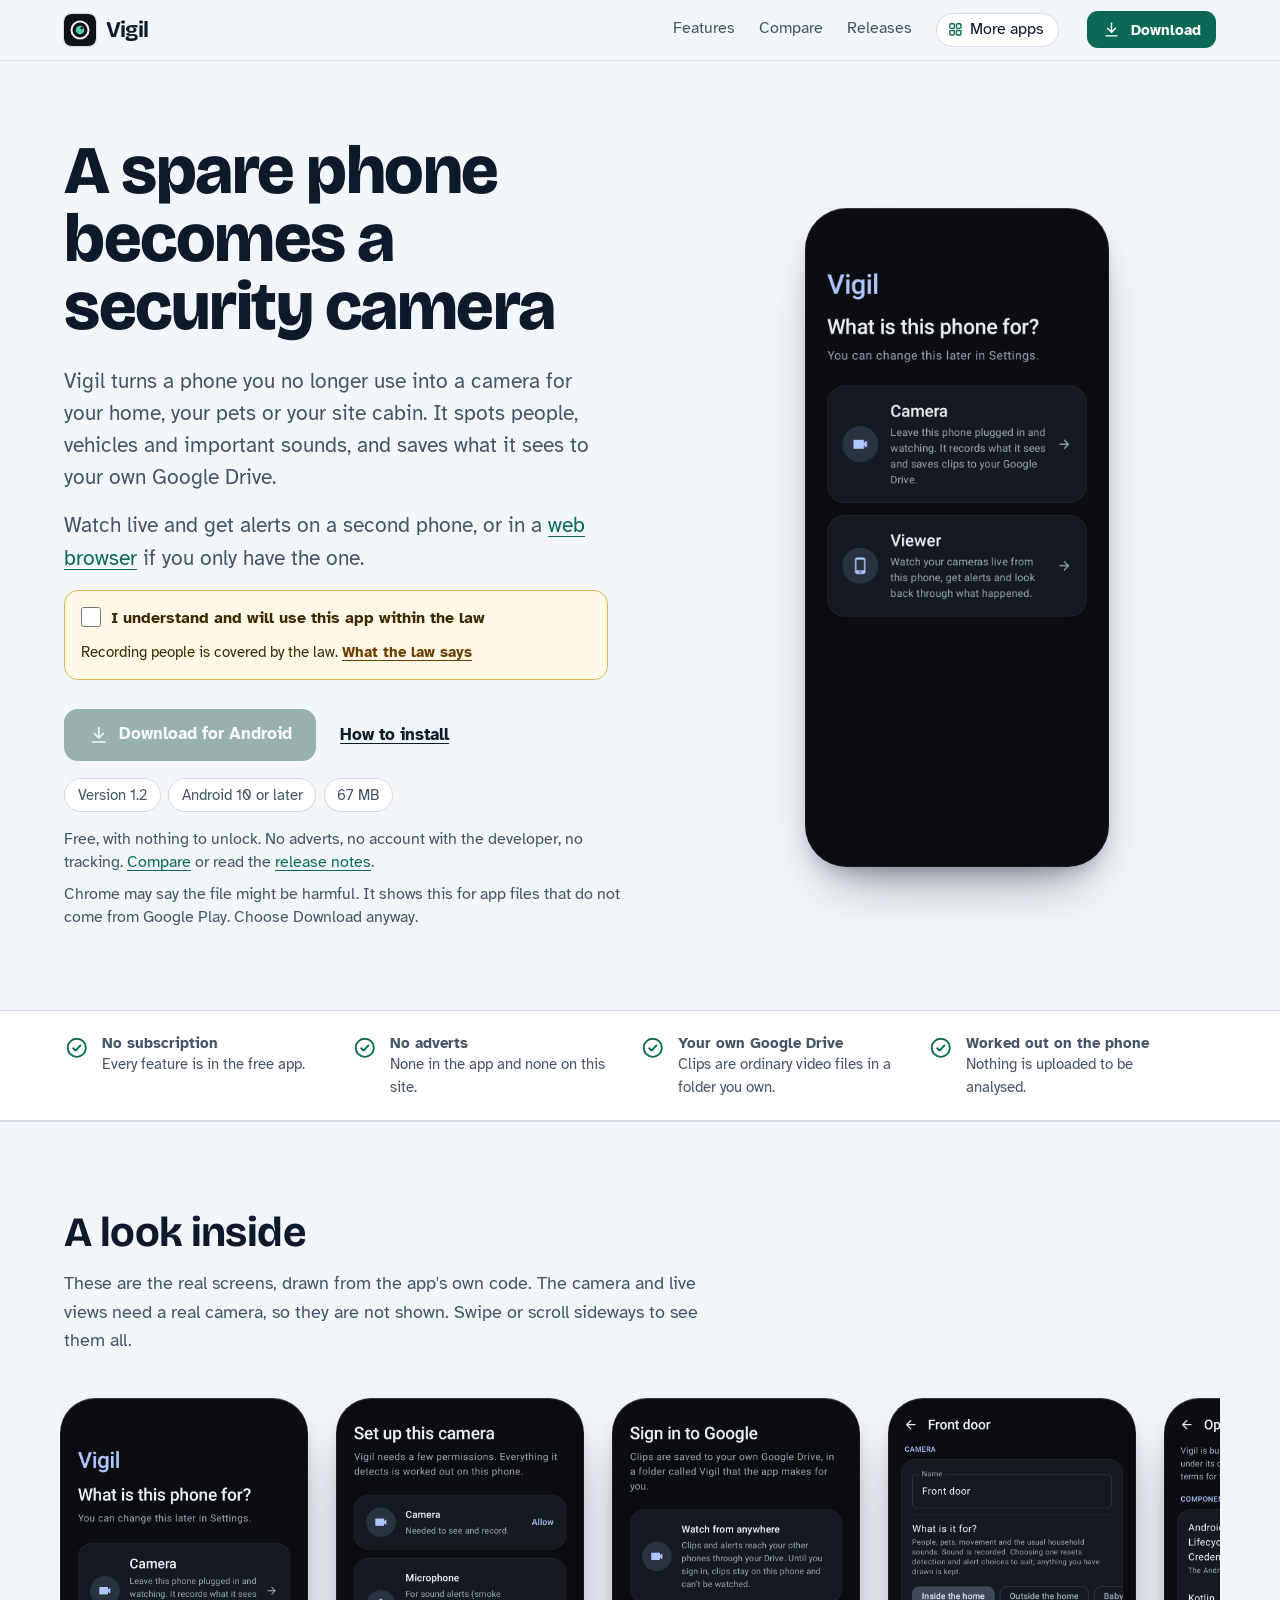
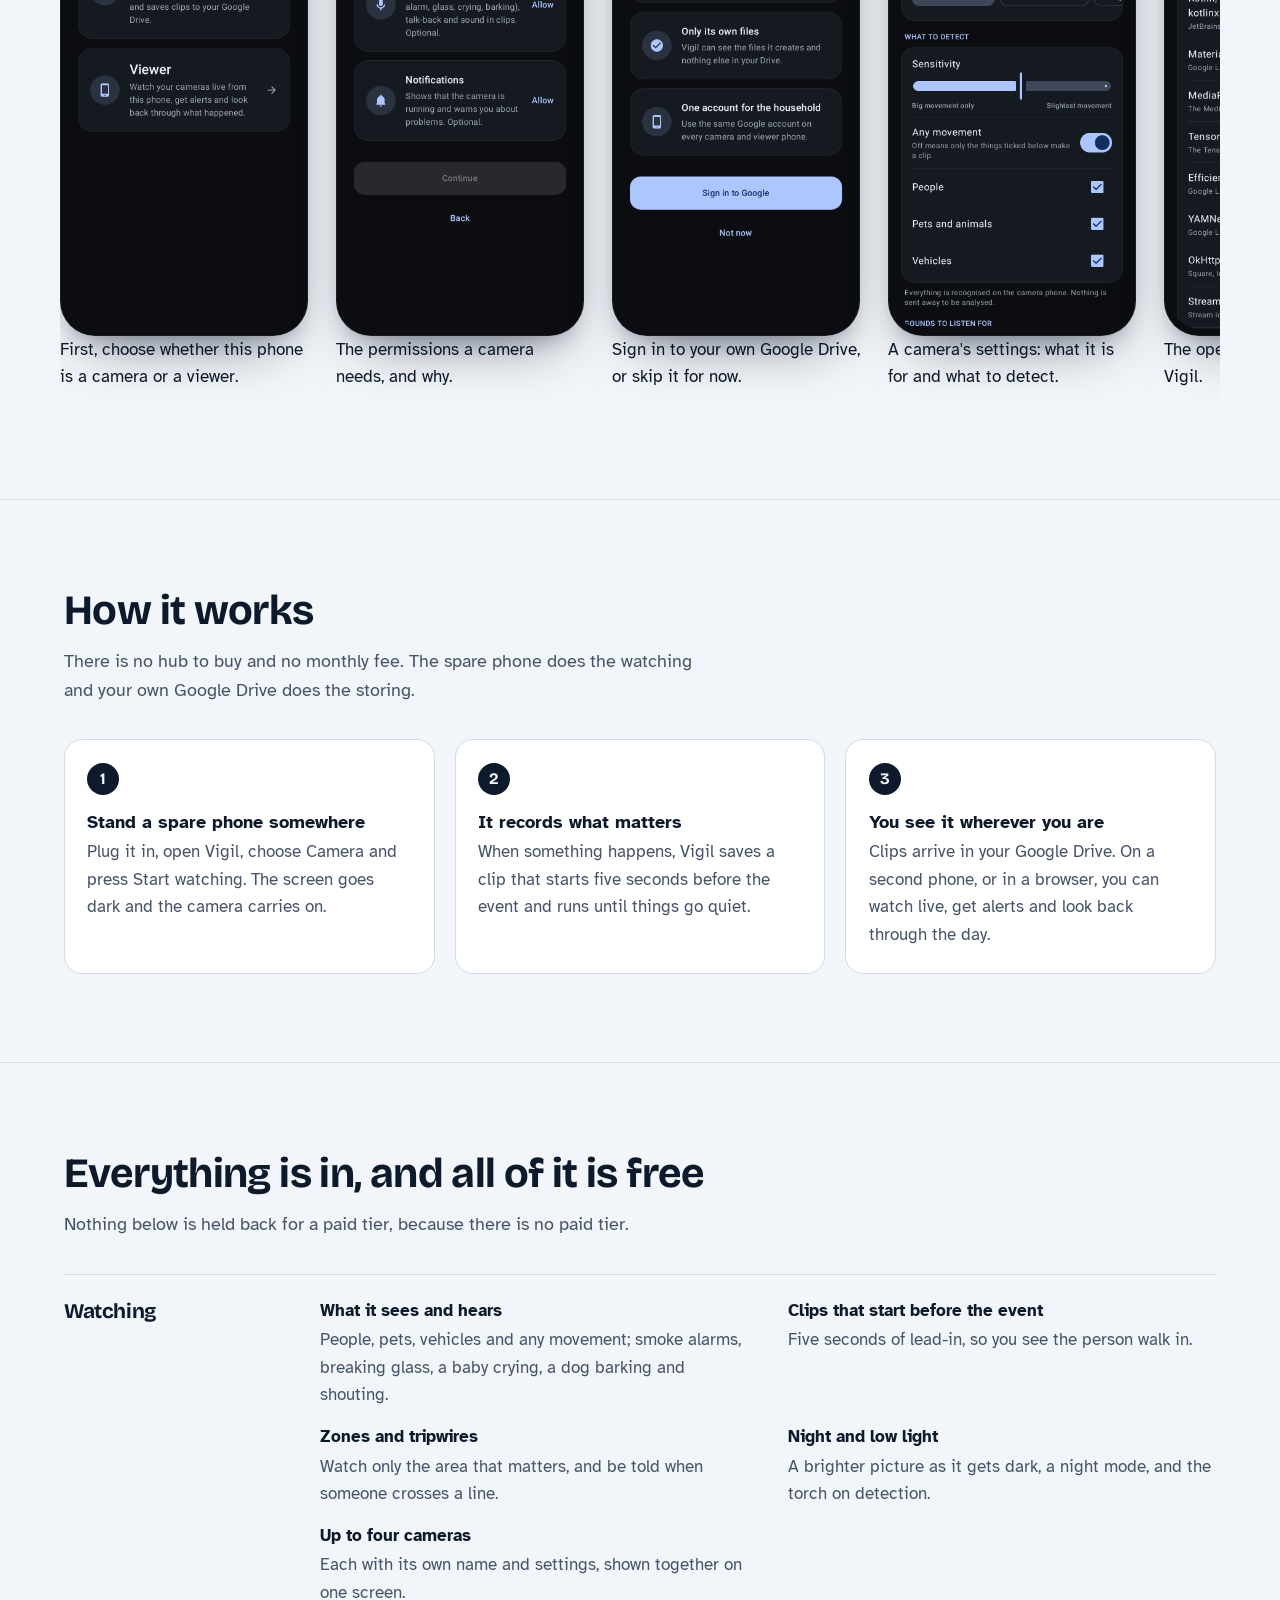
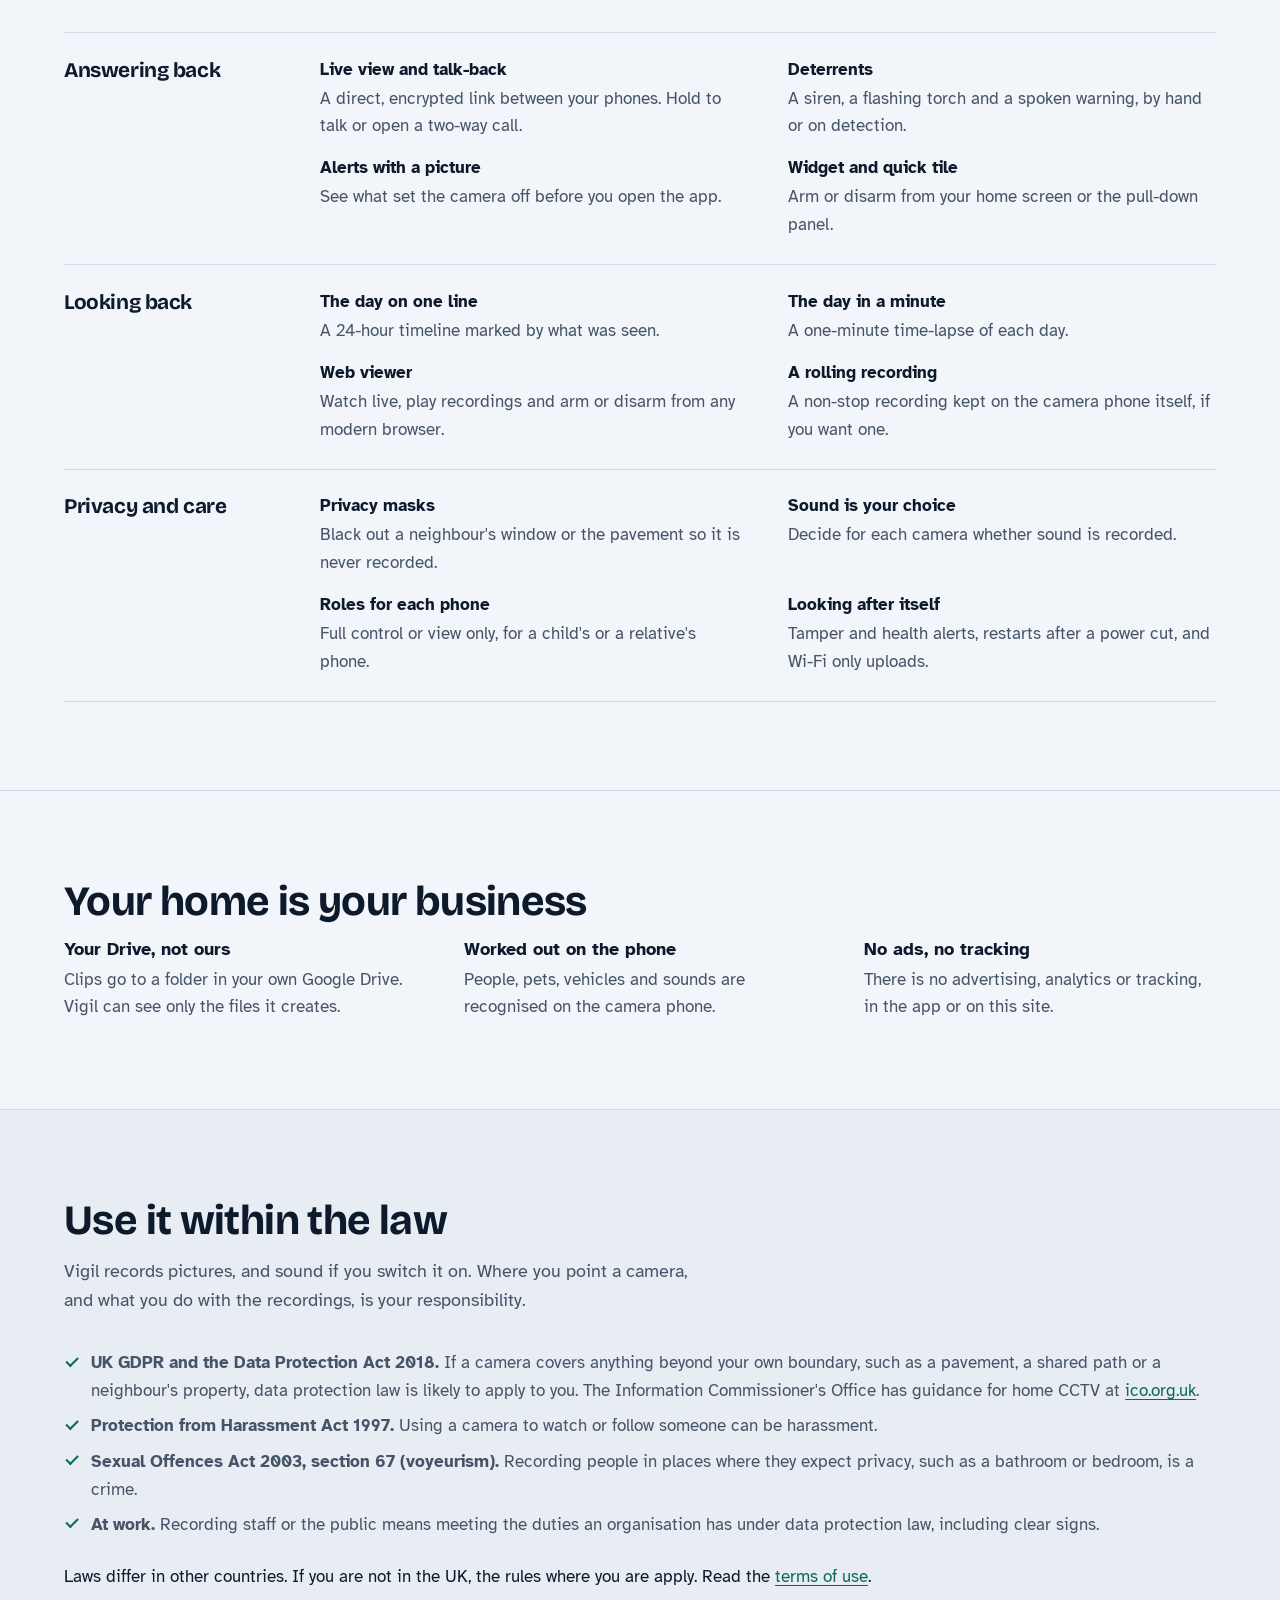
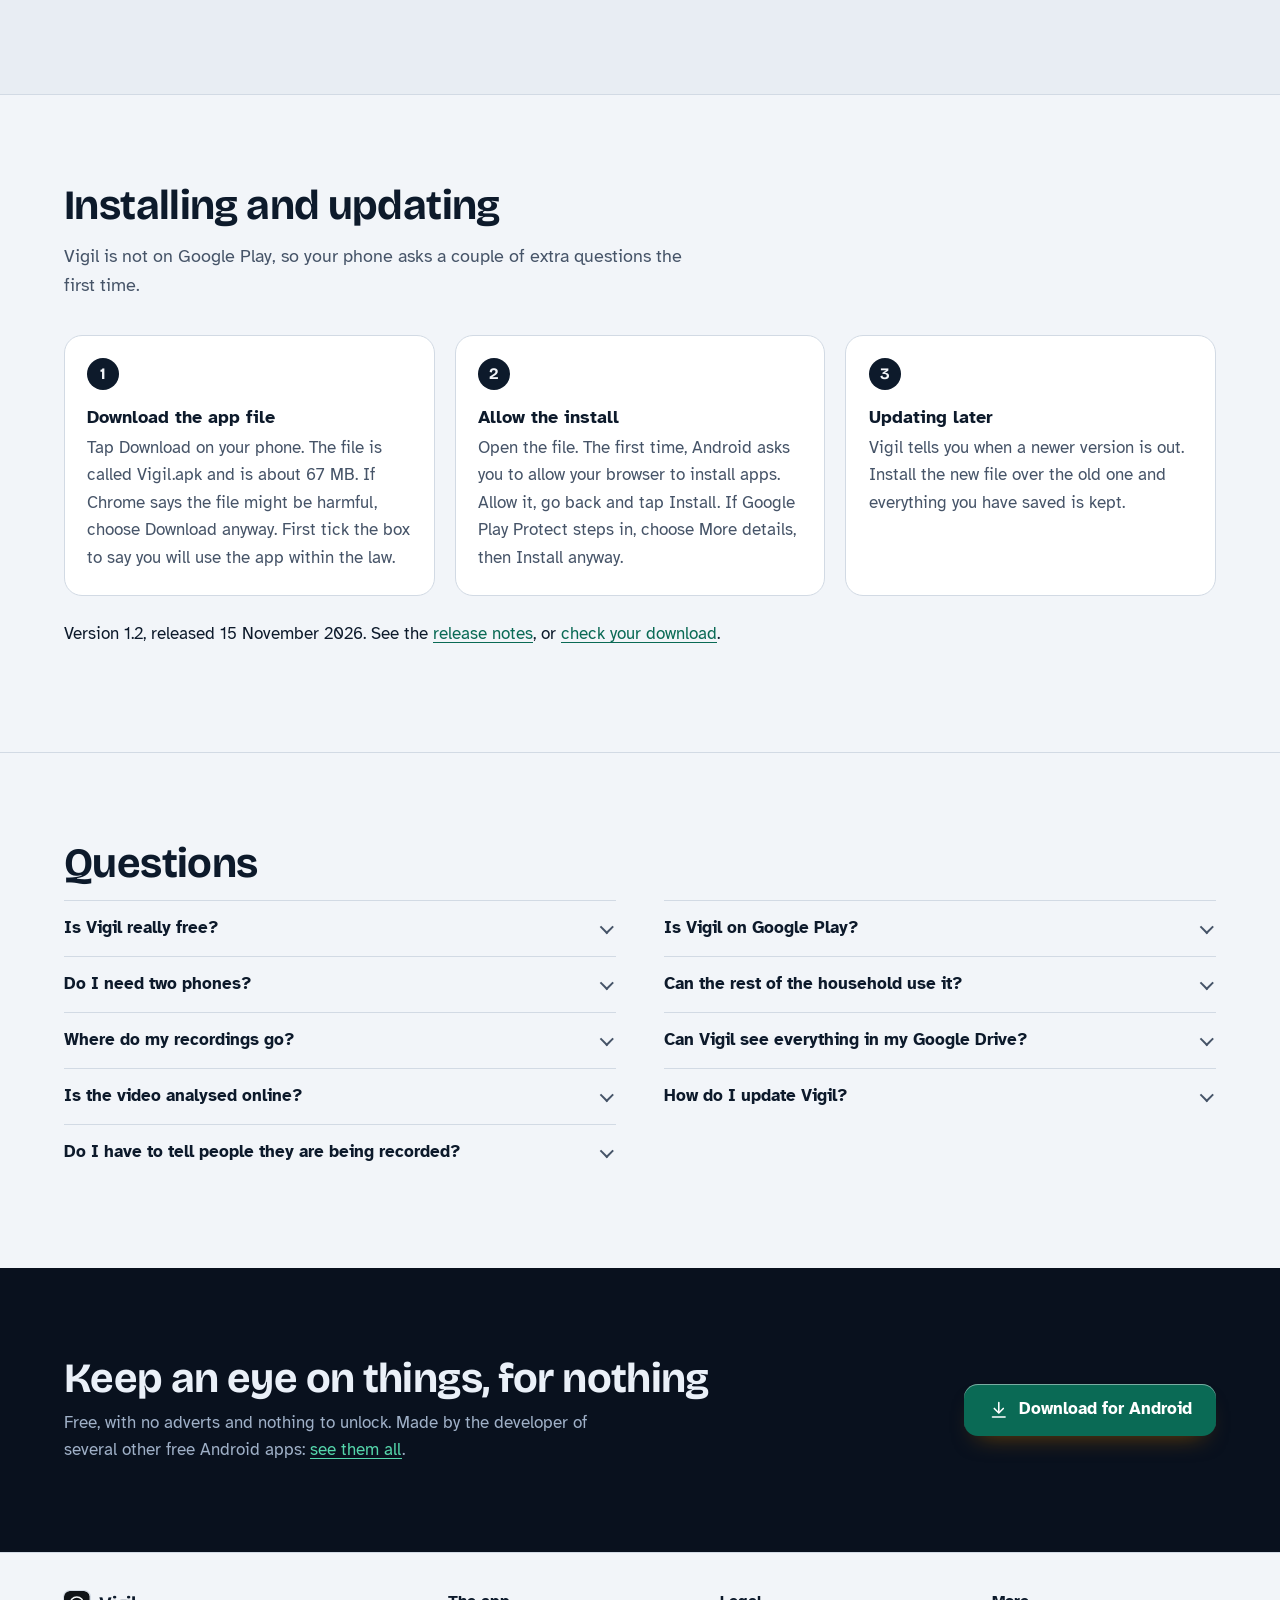
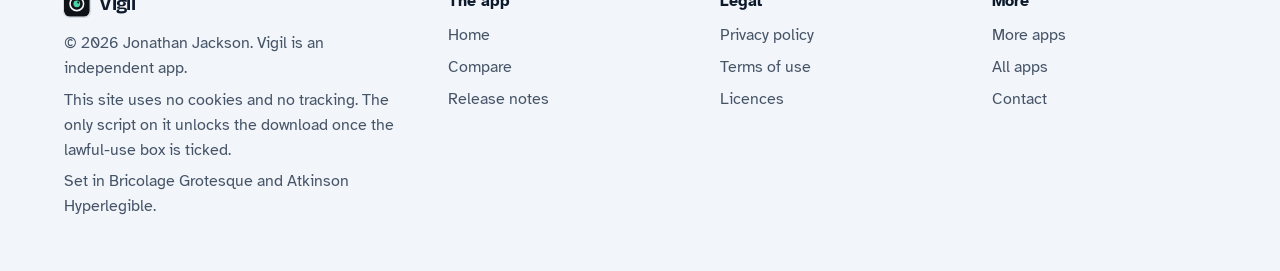
==== commit 7bf9ee65: "Rebuild the site on the house layout, with screens from the app and the lawful-use box" ====
--- a/index.html
+++ b/index.html
@@ -3,30 +3,32 @@
 <head>
 <meta charset="utf-8">
 <meta name="viewport" content="width=device-width, initial-scale=1">
-<title>Vigil: a spare Android phone as a home security camera</title>
-<meta name="description" content="Vigil turns a spare Android phone into a security camera. Detection runs on the phone and clips save to your own Google Drive. Free, no ads, no tracking.">
+<title>Vigil: turn a spare phone into a free security camera</title>
+<meta name="description" content="Vigil is a free Android app that turns a spare phone into a security camera. It spots people, vehicles and important sounds, and saves clips to your own Google Drive. No subscription, no adverts.">
 <meta name="author" content="Jonathan Jackson">
 <link rel="canonical" href="https://customgpter.github.io/vigil/">
 <meta name="theme-color" content="#f2f5f9" media="(prefers-color-scheme: light)">
 <meta name="theme-color" content="#0a111b" media="(prefers-color-scheme: dark)">
 <meta property="og:type" content="website">
 <meta property="og:site_name" content="Vigil">
-<meta property="og:title" content="Vigil: a spare Android phone as a home security camera">
-<meta property="og:description" content="Vigil turns a spare Android phone into a security camera. Detection runs on the phone and clips save to your own Google Drive. Free, no ads, no tracking.">
+<meta property="og:title" content="Vigil: turn a spare phone into a free security camera">
+<meta property="og:description" content="Vigil is a free Android app that turns a spare phone into a security camera. It spots people, vehicles and important sounds, and saves clips to your own Google Drive. No subscription, no adverts.">
 <meta property="og:url" content="https://customgpter.github.io/vigil/">
 <meta property="og:image" content="https://customgpter.github.io/vigil/assets/og.png">
 <meta property="og:image:width" content="1200">
 <meta property="og:image:height" content="630">
-<meta property="og:image:alt" content="A night-time camera view of a hallway with a person outlined in the doorway, beside the Vigil name">
+<meta property="og:image:alt" content="Vigil&#x27;s first screen, choosing whether this phone is a camera or a viewer">
 <meta property="og:locale" content="en_GB">
 <meta name="twitter:card" content="summary_large_image">
 <link rel="icon" href="./assets/favicon.svg" type="image/svg+xml">
 <link rel="apple-touch-icon" href="./assets/apple-touch-icon.png">
 <link rel="preload" href="./assets/fonts/bricolage-grotesque-latin.woff2" as="font" type="font/woff2" crossorigin>
 <link rel="preload" href="./assets/fonts/atkinson-hyperlegible-latin-400-normal.woff2" as="font" type="font/woff2" crossorigin>
-<link rel="stylesheet" href="./assets/site.css?v=2">
-<script type="application/ld+json">{"@context":"https://schema.org","@type":"SoftwareApplication","name":"Vigil","url":"https://customgpter.github.io/vigil/","description":"Vigil turns a spare Android phone into a home security camera that saves clips to your own Google Drive.","applicationCategory":"UtilitiesApplication","applicationSubCategory":"Security camera","operatingSystem":"Android 10 or later","softwareVersion":"1.2","downloadUrl":"https://github.com/CustomGPTer/vigil/releases/latest/download/Vigil.apk","releaseNotes":"https://customgpter.github.io/vigil/releases.html","offers":{"@type":"Offer","price":"0","priceCurrency":"GBP"},"inLanguage":"en-GB","image":"https://customgpter.github.io/vigil/assets/og.png","featureList":["Movement, person, pet and vehicle detection on the phone","Sound alerts for smoke alarms, breaking glass, crying, barking and shouting","Event clips saved to your own Google Drive","Live view and talk-back from a second phone","Web viewer for a single-phone set-up","Zones, tripwires and arming by timetable or location","A 24-hour timeline and a daily time-lapse","Privacy masks and per-camera audio control","Roles for each phone in the household"],"author":{"@type":"Person","name":"Jonathan Jackson"}}</script>
-<script type="application/ld+json">{"@context":"https://schema.org","@type":"WebSite","name":"Vigil","url":"https://customgpter.github.io/vigil/","inLanguage":"en-GB"}</script>
+<link rel="stylesheet" href="./assets/site.css?v=1">
+<link rel="stylesheet" href="./assets/house.css?v=1">
+<link rel="stylesheet" href="./assets/apps-list.css?v=1">
+<script src="./assets/apps-list.js?v=1" defer></script>
+<script type="application/ld+json">{"@context":"https://schema.org","@type":"SoftwareApplication","name":"Vigil","url":"https://customgpter.github.io/vigil/","description":"Vigil is a free Android app that turns a spare phone into a security camera. It spots people, vehicles and important sounds, and saves clips to your own Google Drive. No subscription, no adverts.","applicationCategory":"SecurityApplication","operatingSystem":"Android 10 or later","softwareVersion":"1.2","downloadUrl":"https://github.com/CustomGPTer/vigil/releases/latest/download/Vigil.apk","releaseNotes":"https://customgpter.github.io/vigil/releases.html","offers":{"@type":"Offer","price":"0","priceCurrency":"GBP"},"inLanguage":"en-GB","image":"https://customgpter.github.io/vigil/assets/og.png","featureList":["What it sees and hears","Clips that start before the event","Zones and tripwires","Night and low light","Up to four cameras","Live view and talk-back","Deterrents","Alerts with a picture","Widget and quick tile","The day on one line","The day in a minute","Web viewer"],"author":{"@type":"Person","name":"Jonathan Jackson"}}</script>
 <script type="application/ld+json">{"@context":"https://schema.org","@type":"FAQPage","mainEntity":[{"@type":"Question","name":"Is Vigil really free?","acceptedAnswer":{"@type":"Answer","text":"Yes. There is no paid version, no subscription and no adverts, and nothing in the app is locked."}},{"@type":"Question","name":"Is Vigil on Google Play?","acceptedAnswer":{"@type":"Answer","text":"No. Vigil is a personal project and is downloaded from this site as an Android app file. It needs Android 10 or later."}},{"@type":"Question","name":"Do I need two phones?","acceptedAnswer":{"@type":"Answer","text":"No. One spare phone can work as a camera on its own: it saves clips to your Google Drive, and you can watch live, play recordings and arm or disarm from the web viewer in a browser. A second phone adds alerts that arrive with the app closed, and talk-back."}},{"@type":"Question","name":"Can the rest of the household use it?","acceptedAnswer":{"@type":"Answer","text":"Yes. Everyone signs Vigil in to the same Google account, ideally a spare one made just for the cameras, and each phone is set to full control or view only. Google's narrow Drive permission does not let Vigil share a camera with a different Google account."}},{"@type":"Question","name":"Where do my recordings go?","acceptedAnswer":{"@type":"Answer","text":"Clips are saved as ordinary video files in a folder called Vigil in your own Google Drive, and deleted after 30 days unless you star them. The camera phone can also keep a non-stop recording of its own, which is not sent to Drive. Nothing is sent to the developer."}},{"@type":"Question","name":"Can Vigil see everything in my Google Drive?","acceptedAnswer":{"@type":"Answer","text":"No. Vigil asks for the narrowest Drive permission Google offers. It can only see the files and folders it has created itself."}},{"@type":"Question","name":"Is the video analysed online?","acceptedAnswer":{"@type":"Answer","text":"No. Movement, people, pets, vehicles and sounds are all recognised on the camera phone. Nothing is uploaded to be analysed."}},{"@type":"Question","name":"How do I update Vigil?","acceptedAnswer":{"@type":"Answer","text":"Vigil tells you when a newer version is out. Download it from this site and install it over the one you have. Your cameras and settings are kept."}},{"@type":"Question","name":"Do I have to tell people they are being recorded?","acceptedAnswer":{"@type":"Answer","text":"You are responsible for using a camera lawfully. In the UK, a camera that only covers your own home and garden is generally fine, but filming beyond your boundary, or at a workplace, brings data protection duties. Vigil includes privacy masks and a printable sign to help. See the terms of use."}}]}</script>
 </head>
 <body>
@@ -34,8 +36,8 @@
 <header class="masthead">
 <div class="wrap">
 <a class="brand" href="./" aria-label="Vigil home"><svg viewBox="0 0 64 64" aria-hidden="true"><rect width="64" height="64" rx="14" fill="#0f1317"/><circle cx="32" cy="32" r="17" fill="none" stroke="#f2f5f7" stroke-width="4"/><circle cx="32" cy="32" r="8.5" fill="#4fd1a5"/><circle cx="35.4" cy="28.6" r="2.5" fill="#0f1317"/></svg><span>Vigil</span></a>
-<nav aria-label="Main"><ul><li><a href="./#features">Features</a></li><li><a href="./compare.html">Compare</a></li><li><a href="./releases.html">Releases</a></li><li class="wide"><a href="./view/">Web viewer</a></li><li><a class="more-apps" href="./more-apps.html"><svg class="ico" viewBox="0 0 24 24" aria-hidden="true"><rect x="4" y="4" width="6.5" height="6.5" rx="1.6"/><rect x="13.5" y="4" width="6.5" height="6.5" rx="1.6"/><rect x="4" y="13.5" width="6.5" height="6.5" rx="1.6"/><rect x="13.5" y="13.5" width="6.5" height="6.5" rx="1.6"/></svg>More apps</a></li></ul></nav>
-<a class="button small" href="https://github.com/CustomGPTer/vigil/releases/latest/download/Vigil.apk"><svg class="ico" viewBox="0 0 24 24" aria-hidden="true"><path d="M12 4v11"/><path d="M7 10.5l5 5 5-5"/><path d="M5 20h14"/></svg>Download</a>
+<nav aria-label="Main"><ul><li><a href="./#features">Features</a></li><li><a href="./compare.html">Compare</a></li><li><a href="./releases.html">Releases</a></li><li><a class="more-apps" href="./more-apps.html"><svg class="ico" viewBox="0 0 24 24" aria-hidden="true"><rect x="4" y="4" width="6.5" height="6.5" rx="1.6"/><rect x="13.5" y="4" width="6.5" height="6.5" rx="1.6"/><rect x="4" y="13.5" width="6.5" height="6.5" rx="1.6"/><rect x="13.5" y="13.5" width="6.5" height="6.5" rx="1.6"/></svg>More apps</a></li></ul></nav>
+<a class="button small" href="./#download"><svg class="ico" viewBox="0 0 24 24" aria-hidden="true"><path d="M12 4v11"/><path d="M7 10.5l5 5 5-5"/><path d="M5 20h14"/></svg>Download</a>
 </div>
 </header>
 <main id="main">
@@ -43,58 +45,26 @@
 <div class="wrap hero-grid">
 <div class="hero-copy">
 <h1>A spare phone becomes a security camera</h1>
-<p class="lede">Vigil is an Android app that turns a phone you no longer use into a camera for your home, your pets or your site cabin. It spots people, vehicles and important sounds, and saves what it sees to your own Google Drive.</p>
-<p class="lede">Watch live and get alerts on a second phone, or in a web browser if you only have the one.</p>
-<p class="get" id="download"><a class="button" href="https://github.com/CustomGPTer/vigil/releases/latest/download/Vigil.apk"><svg class="ico" viewBox="0 0 24 24" aria-hidden="true"><path d="M12 4v11"/><path d="M7 10.5l5 5 5-5"/><path d="M5 20h14"/></svg>Download for Android</a><a class="aside" href="#install">How to install</a></p>
+<p class="lede">Vigil turns a phone you no longer use into a camera for your home, your pets or your site cabin. It spots people, vehicles and important sounds, and saves what it sees to your own Google Drive.</p><p class="lede">Watch live and get alerts on a second phone, or in a <a href="view/">web browser</a> if you only have the one.</p>
+
+<div class="gate-scope"><div class="law-box" data-gate><label><input type="checkbox"> I understand and will use this app within the law</label><p>Recording people is covered by the law. <a href="terms.html#law">What the law says</a></p><noscript><p>Turn on JavaScript to tick the box and download.</p></noscript></div><p class="get" id="download"><a class="button" data-href="https://github.com/CustomGPTer/vigil/releases/latest/download/Vigil.apk" aria-disabled="true" role="link" tabindex="-1"><svg class="ico" viewBox="0 0 24 24" aria-hidden="true"><path d="M12 4v11"/><path d="M7 10.5l5 5 5-5"/><path d="M5 20h14"/></svg>Download for Android</a><a class="aside" href="#install">How to install</a></p></div>
 <ul class="pills"><li>Version 1.2</li><li>Android 10 or later</li><li>67 MB</li></ul>
-<p class="facts">Free, with nothing to unlock. No ads, no account with the developer, no tracking. <a href="compare.html">Compare</a>, <a href="releases.html">release notes</a>, or open the <a href="view/">web viewer</a>.</p>
+<p class="facts">Free, with nothing to unlock. No adverts, no account with the developer, no tracking. <a href="compare.html">Compare</a> or read the <a href="releases.html">release notes</a>.</p>
 <p class="facts">Chrome may say the file might be harmful. It shows this for app files that do not come from Google Play. Choose Download anyway.</p>
 </div>
-<div class="monitor" role="img" aria-label="A camera's night-time view of a hallway. A person standing in a lit doorway is outlined and labelled Person. Status labels read Watching and Rec. Beneath the picture, a strip for the day shows four marks where something was seen, the latest at 21:42, and an alert reads: Person seen, Hallway, 21:42.">
-<div class="screen">
-<div class="cam"><svg viewBox="0 0 640 400" preserveAspectRatio="xMidYMid slice" aria-hidden="true">
-<defs>
-<linearGradient id="vg-wall" x1="0" y1="0" x2="0" y2="1"><stop offset="0" stop-color="#0f1d32"/><stop offset="1" stop-color="#172b47"/></linearGradient>
-<linearGradient id="vg-floor" x1="0" y1="0" x2="0" y2="1"><stop offset="0" stop-color="#132238"/><stop offset="1" stop-color="#0a1321"/></linearGradient>
-<linearGradient id="vg-room" x1="0" y1="0" x2="0" y2="1"><stop offset="0" stop-color="#ffd596"/><stop offset="1" stop-color="#e8963a"/></linearGradient>
-<linearGradient id="vg-spill" x1="0" y1="0" x2="0" y2="1"><stop offset="0" stop-color="#ffb347" stop-opacity=".5"/><stop offset="1" stop-color="#ffb347" stop-opacity="0"/></linearGradient>
-</defs>
-<rect width="640" height="400" fill="url(#vg-wall)"/>
-<path d="M0 290h640v110H0z" fill="url(#vg-floor)"/>
-<path d="M0 290h640" stroke="#27405f" stroke-width="3"/>
-<rect x="66" y="96" width="98" height="70" rx="3" fill="#122036" stroke="#2c4667" stroke-width="4"/>
-<path d="M74 158l24-30 16 18 14-12 28 24z" fill="#223a59"/>
-<path d="M44 238h168v9H44z" fill="#27405f"/><path d="M58 247v43M198 247v43" stroke="#27405f" stroke-width="6"/>
-<path d="M112 238v-20h30v20z" fill="#1d3352"/>
-<path d="M127 218c-20-10-25-32-16-48 11 9 18 25 16 48zM127 218c20-10 25-32 16-48-11 9-18 25-16 48zM127 218c-4-18-1-36 0-54 1 18 4 36 0 54z" fill="#2a5a50"/>
-<rect x="398" y="62" width="160" height="228" fill="#0b1626" stroke="#2c4667" stroke-width="6"/>
-<g class="spill"><rect x="404" y="68" width="148" height="222" fill="url(#vg-room)"/><path d="M404 290h148l64 110H316z" fill="url(#vg-spill)"/></g>
-<path d="M552 68l48-16v270l-48-32z" fill="#1b2f4c" stroke="#2c4667" stroke-width="3"/><circle cx="563" cy="188" r="4" fill="#5a7396"/>
-<g class="who"><ellipse cx="474" cy="292" rx="46" ry="7" fill="#09111e" opacity=".55"/><circle cx="474" cy="136" r="23" fill="#0b1524"/><path d="M432 290c0-76 9-120 42-120s42 44 42 120z" fill="#0b1524"/></g>
-<g class="mark"><rect x="420" y="100" width="108" height="200" rx="7" fill="none" stroke="#ffb347" stroke-width="3.5"/><rect x="420" y="72" width="82" height="27" rx="6" fill="#ffb347"/><text x="432" y="91">Person</text></g>
-</svg>
-<span class="hud watching"><i></i>Watching</span><span class="hud rec"><i></i>REC</span>
-<span class="hud stamp">Sun 15 Nov 21:42:07</span><span class="hud place">Hallway</span>
-</div>
-<div class="day">
-<div class="day-head"><b>Today</b><span>4 events</span></div>
-<div class="track"><span class="ev" style="--at:33%"></span><span class="ev" style="--at:54.8%"></span><span class="ev" style="--at:72.9%"></span><span class="ev seen" style="--at:90.4%"></span><span class="now" style="--at:91.5%"></span></div>
-<div class="hours"><span>00</span><span>06</span><span>12</span><span>18</span><span>24</span></div>
-</div>
-</div>
-<div class="alert"><span class="thumb"></span><span><b>Person seen</b><span>Hallway, 21:42</span></span><span class="dot"></span></div>
-</div>
+<div class="hero-phone"><div class="phone"><img src="./assets/screens/role.png" alt="First, choose whether this phone is a camera or a viewer." width="393" height="852" fetchpriority="high"></div></div>
 </div>
 </div>
 
 <section class="promises" aria-label="In short">
+<div class="wrap"><ul><li><svg class="ico" viewBox="0 0 24 24" aria-hidden="true"><circle cx="12" cy="12" r="8.5"/><path d="M8.6 12.4l2.3 2.3 4.5-4.9"/></svg><span><b>No subscription</b><span>Every feature is in the free app.</span></span></li><li><svg class="ico" viewBox="0 0 24 24" aria-hidden="true"><circle cx="12" cy="12" r="8.5"/><path d="M8.6 12.4l2.3 2.3 4.5-4.9"/></svg><span><b>No adverts</b><span>None in the app and none on this site.</span></span></li><li><svg class="ico" viewBox="0 0 24 24" aria-hidden="true"><circle cx="12" cy="12" r="8.5"/><path d="M8.6 12.4l2.3 2.3 4.5-4.9"/></svg><span><b>Your own Google Drive</b><span>Clips are ordinary video files in a folder you own.</span></span></li><li><svg class="ico" viewBox="0 0 24 24" aria-hidden="true"><circle cx="12" cy="12" r="8.5"/><path d="M8.6 12.4l2.3 2.3 4.5-4.9"/></svg><span><b>Worked out on the phone</b><span>Nothing is uploaded to be analysed.</span></span></li></ul></div>
+</section>
+
+<section id="screens" aria-labelledby="screens-h">
 <div class="wrap">
-<ul>
-<li><svg class="ico" viewBox="0 0 24 24" aria-hidden="true"><circle cx="12" cy="12" r="8.5"/><path d="M8.6 12.4l2.3 2.3 4.5-4.9"/></svg><span><b>No subscription</b><span>Every feature is in the free app. There is nothing to unlock.</span></span></li>
-<li><svg class="ico" viewBox="0 0 24 24" aria-hidden="true"><rect x="3.5" y="6" width="17" height="12" rx="2.5"/><path d="M5 20L19 4"/></svg><span><b>No adverts</b><span>None in the app and none on this site.</span></span></li>
-<li><svg class="ico" viewBox="0 0 24 24" aria-hidden="true"><path d="M7 18a4.5 4.5 0 0 1-.6-8.96A6 6 0 0 1 18 10.5a3.75 3.75 0 0 1-.5 7.5z"/></svg><span><b>Your own Google Drive</b><span>Clips are ordinary video files in a folder you own.</span></span></li>
-<li><svg class="ico" viewBox="0 0 24 24" aria-hidden="true"><rect x="7" y="2.5" width="10" height="19" rx="2.5"/><path d="M10.5 18.5h3"/></svg><span><b>Worked out on the phone</b><span>Nothing is uploaded to be analysed.</span></span></li>
-</ul>
+<h2 id="screens-h">A look inside</h2>
+<p class="intro">These are the real screens, drawn from the app&#x27;s own code. The camera and live views need a real camera, so they are not shown. Swipe or scroll sideways to see them all.</p>
+<div class="gallery" tabindex="0" role="region" aria-label="Screens from Vigil"><figure class="shot"><div class="phone"><img src="./assets/screens/role.png" alt="First, choose whether this phone is a camera or a viewer." width="393" height="852" loading="eager" decoding="async"></div><figcaption>First, choose whether this phone is a camera or a viewer.</figcaption></figure><figure class="shot"><div class="phone"><img src="./assets/screens/permissions.png" alt="The permissions a camera needs, and why." width="393" height="852" loading="eager" decoding="async"></div><figcaption>The permissions a camera needs, and why.</figcaption></figure><figure class="shot"><div class="phone"><img src="./assets/screens/signin.png" alt="Sign in to your own Google Drive, or skip it for now." width="393" height="852" loading="eager" decoding="async"></div><figcaption>Sign in to your own Google Drive, or skip it for now.</figcaption></figure><figure class="shot"><div class="phone"><img src="./assets/screens/camera-settings.png" alt="A camera&#x27;s settings: what it is for and what to detect." width="393" height="852" loading="eager" decoding="async"></div><figcaption>A camera&#x27;s settings: what it is for and what to detect.</figcaption></figure><figure class="shot"><div class="phone"><img src="./assets/screens/licences.png" alt="The open-source parts inside Vigil." width="393" height="852" loading="eager" decoding="async"></div><figcaption>The open-source parts inside Vigil.</figcaption></figure></div>
 </div>
 </section>
 
@@ -102,24 +72,7 @@
 <div class="wrap">
 <h2 id="how-h">How it works</h2>
 <p class="intro">There is no hub to buy and no monthly fee. The spare phone does the watching and your own Google Drive does the storing.</p>
-<ol class="steps">
-<li><h3>Stand a spare phone somewhere</h3><p>Plug it in, open Vigil, choose Camera and press Start watching. The screen goes dark after 30 seconds and the camera carries on.</p></li>
-<li><h3>It records what matters</h3><p>When something happens, Vigil saves a clip that starts five seconds before the event and runs until things go quiet.</p></li>
-<li><h3>You see it wherever you are</h3><p>Clips arrive in your Google Drive. On a second phone, or in a browser, you can watch live, get alerts and look back through the day.</p></li>
-</ol>
-</div>
-</section>
-
-<section id="notices" aria-labelledby="notices-h">
-<div class="wrap">
-<h2 id="notices-h">What it notices</h2>
-<p class="intro">A swaying curtain or a passing headlight should not wake you. Vigil tells things apart, and you choose which of them count for each camera.</p>
-<div class="notices">
-<div class="sense"><h3>What it sees</h3><p>Recognised in the picture, on the camera phone.</p>
-<ul class="chips"><li><svg class="ico" viewBox="0 0 24 24" aria-hidden="true"><circle cx="12" cy="7" r="3.2"/><path d="M5.5 20c.6-4.2 3-6.5 6.5-6.5s5.9 2.3 6.5 6.5"/></svg>People</li><li><svg class="ico" viewBox="0 0 24 24" aria-hidden="true"><circle cx="7.5" cy="9" r="1.6"/><circle cx="12" cy="6.5" r="1.6"/><circle cx="16.5" cy="9" r="1.6"/><path d="M12 11.5c-2.6 0-4.8 2.6-4.8 4.8 0 1.500 1.200 2.200 2.400 2.200.9 0 1.500-.5 2.400-.5s1.500.5 2.400.5c1.200 0 2.400-.7 2.400-2.200 0-2.200-2.200-4.800-4.800-4.800z"/></svg>Pets</li><li><svg class="ico" viewBox="0 0 24 24" aria-hidden="true"><path d="M4.500 17v-4.500l1.700-4.200A2 2 0 0 1 8.050 7h7.900a2 2 0 0 1 1.850 1.300l1.700 4.200V17"/><path d="M4.500 12.500h15"/><path d="M4.500 17h15"/><path d="M7 17v2M17 17v2"/></svg>Vehicles</li><li><svg class="ico" viewBox="0 0 24 24" aria-hidden="true"><path d="M3 12h4l2.5-6 4 12 2.5-6h5"/></svg>Any movement</li></ul></div>
-<div class="sense"><h3>What it hears</h3><p>Picked out of the sound in the room.</p>
-<ul class="chips"><li><svg class="ico" viewBox="0 0 24 24" aria-hidden="true"><path d="M6 16.500V11a6 6 0 0 1 12 0v5.500l1.500 2h-15z"/><path d="M10 20.500a2 2 0 0 0 4 0"/></svg>Smoke and carbon monoxide alarms</li><li><svg class="ico" viewBox="0 0 24 24" aria-hidden="true"><path d="M7 3.500h10l-1.200 8a3.850 3.850 0 0 1-7.600 0z"/><path d="M12 15.200v5.300M8.500 20.500h7"/><path d="M10.200 3.500l1.600 3.300-1.600 2.400"/></svg>Breaking glass</li><li><svg class="ico" viewBox="0 0 24 24" aria-hidden="true"><circle cx="12" cy="12" r="8.500"/><path d="M9 15.500c.9-1 1.900-1.500 3-1.500s2.100.5 3 1.500"/><path d="M9.200 10.200h.01M14.800 10.200h.01"/></svg>A baby crying</li><li><svg class="ico" viewBox="0 0 24 24" aria-hidden="true"><circle cx="7.5" cy="9" r="1.6"/><circle cx="12" cy="6.5" r="1.6"/><circle cx="16.5" cy="9" r="1.6"/><path d="M12 11.5c-2.6 0-4.8 2.6-4.8 4.8 0 1.500 1.200 2.200 2.400 2.200.9 0 1.500-.5 2.400-.5s1.500.5 2.400.5c1.200 0 2.400-.7 2.400-2.200 0-2.200-2.200-4.800-4.800-4.800z"/></svg>A dog barking</li><li><svg class="ico" viewBox="0 0 24 24" aria-hidden="true"><path d="M4 10v4h3.500L12 18V6l-4.500 4z"/><path d="M15.500 9a4.200 4.200 0 0 1 0 6"/><path d="M18 6.500a7.700 7.700 0 0 1 0 11"/></svg>Shouting</li></ul></div>
-</div>
+<ol class="steps"><li><h3>Stand a spare phone somewhere</h3><p>Plug it in, open Vigil, choose Camera and press Start watching. The screen goes dark and the camera carries on.</p></li><li><h3>It records what matters</h3><p>When something happens, Vigil saves a clip that starts five seconds before the event and runs until things go quiet.</p></li><li><h3>You see it wherever you are</h3><p>Clips arrive in your Google Drive. On a second phone, or in a browser, you can watch live, get alerts and look back through the day.</p></li></ol>
 </div>
 </section>
 
@@ -127,112 +80,30 @@
 <div class="wrap">
 <h2 id="features-h">Everything is in, and all of it is free</h2>
 <p class="intro">Nothing below is held back for a paid tier, because there is no paid tier.</p>
-<div class="groups">
-<div class="group"><h3>Watching</h3><dl>
-<div><dt>Clips that start before the event</dt><dd>Five seconds of lead-in, so you see the person walk in rather than already standing there.</dd></div>
-<div><dt>Zones and tripwires</dt><dd>Watch only the area that matters, and be told when someone crosses a line you have drawn.</dd></div>
-<div><dt>Arming that looks after itself</dt><dd>Arm by time of day, or automatically when you leave home.</dd></div>
-<div><dt>Night and low light</dt><dd>The picture is brightened as it gets dark, a slow-shutter night mode gathers more light, and the torch can come on when something is detected.</dd></div>
-<div><dt>Up to four cameras</dt><dd>Each with its own name and settings, shown together on one screen.</dd></div>
-</dl></div>
-<div class="group"><h3>Answering back</h3><dl>
-<div><dt>Live view and talk-back</dt><dd>A direct, encrypted link between your phones. Hold to talk, open a two-way call, or tap a ready-made phrase.</dd></div>
-<div><dt>Deterrents</dt><dd>A siren, a flashing torch and a spoken warning, in the phone's voice or your own, by hand or automatically when someone is detected.</dd></div>
-<div><dt>Alerts with a picture</dt><dd>See what set the camera off before you open the app. The alerts you choose can sound even when your phone is on silent.</dd></div>
-<div><dt>Widget and quick tile</dt><dd>Arm or disarm from your home screen or the pull-down panel.</dd></div>
-</dl></div>
-<div class="group"><h3>Looking back</h3><dl>
-<div><dt>The day on one line</dt><dd>A 24-hour timeline marked by what was seen, filtered by people, pets, vehicles or sounds.</dd></div>
-<div><dt>The day in a minute</dt><dd>A one-minute time-lapse of each day, made on the camera phone and saved with your clips.</dd></div>
-<div><dt>A rolling recording, if you want one</dt><dd>A non-stop recording kept on the camera phone itself, overwriting its oldest footage. It is not sent to Drive. You play it back on the camera phone itself.</dd></div>
-<div><dt>Web viewer</dt><dd>Watch live, play recordings and arm or disarm from any modern browser, with nothing to install.</dd></div>
-</dl></div>
-<div class="group"><h3>Privacy and the household</h3><dl>
-<div><dt>Privacy masks</dt><dd>Black out a neighbour's window or the pavement so it is never recorded.</dd></div>
-<div><dt>Sound is your choice</dt><dd>Decide for each camera whether sound is recorded, and pause cameras while you are home.</dd></div>
-<div><dt>Roles for each phone</dt><dd>Set a phone to full control or view only, so a child's or a relative's phone can watch without being able to disarm, change settings or delete.</dd></div>
-<div><dt>A sign to print</dt><dd>A recording-in-progress sign, ready to print from the app.</dd></div>
-</dl></div>
-<div class="group"><h3>Looking after itself</h3><dl>
-<div><dt>Tamper alerts</dt><dd>Warns you if the camera phone is moved, covered or goes offline.</dd></div>
-<div><dt>Phone health</dt><dd>Warns you if the phone is unplugged or overheating, and eases off to protect it.</dd></div>
-<div><dt>Back after a power cut</dt><dd>Restarts itself and carries on watching, behind a PIN if you set one.</dd></div>
-<div><dt>Easy on your mobile data</dt><dd>Set uploads to Wi-Fi only and clips wait on the camera phone until it is back on Wi-Fi. Alerts still arrive straight away.</dd></div>
-</dl></div>
-<div class="group"><h3>Extras, off until you want them</h3><dl>
-<div><dt>Encrypted recordings</dt><dd>Lock a camera's clips with your own passphrase before they reach Drive.</dd></div>
-<div><dt>A stream for a recorder</dt><dd>Send the live picture to a video recorder or player on your own Wi-Fi.</dd></div>
-<div><dt>Webhooks</dt><dd>Tell a home hub when something happens.</dd></div>
-<div><dt>One-line descriptions</dt><dd>Add a short AI description to each alert, using a key of your own.</dd></div>
-<div><dt>Fingerprint lock</dt><dd>Keep the viewer behind your fingerprint or screen lock.</dd></div>
-</dl></div>
-</div>
-</div>
-</section>
-
-<section id="setups" aria-labelledby="setups-h">
-<div class="wrap">
-<h2 id="setups-h">One phone or two</h2>
-<p class="intro">Vigil works with a single spare phone. A second phone adds the things a browser cannot do.</p>
-<div class="setups">
-<div class="setup"><h3>One phone and a browser</h3>
-<p class="kit"><svg class="ico" viewBox="0 0 24 24" aria-hidden="true"><rect x="7" y="2.5" width="10" height="19" rx="2.5"/><path d="M10.5 18.5h3"/></svg><svg class="ico to" viewBox="0 0 24 24" aria-hidden="true"><path d="M5 12h14"/><path d="M14 7l5 5-5 5"/></svg><svg class="ico" viewBox="0 0 24 24" aria-hidden="true"><path d="M7 18a4.5 4.5 0 0 1-.6-8.96A6 6 0 0 1 18 10.5a3.75 3.75 0 0 1-.5 7.5z"/></svg><svg class="ico to" viewBox="0 0 24 24" aria-hidden="true"><path d="M5 12h14"/><path d="M14 7l5 5-5 5"/></svg><svg class="ico" viewBox="0 0 24 24" aria-hidden="true"><rect x="3" y="4.5" width="18" height="15" rx="2.5"/><path d="M3 9h18"/></svg><span class="sr">Camera phone, to your Google Drive, to a web browser</span></p>
-<ul class="ticks"><li>Clips saved to your Google Drive</li><li>Live view, recordings and arming in the <a href="view/">web viewer</a></li><li>Alerts while the web viewer is open</li><li>Nothing to install on the device you watch from</li></ul></div>
-<div class="setup"><h3>Two phones</h3>
-<p class="kit"><svg class="ico" viewBox="0 0 24 24" aria-hidden="true"><rect x="7" y="2.5" width="10" height="19" rx="2.5"/><path d="M10.5 18.5h3"/></svg><svg class="ico to" viewBox="0 0 24 24" aria-hidden="true"><path d="M5 12h14"/><path d="M14 7l5 5-5 5"/></svg><svg class="ico" viewBox="0 0 24 24" aria-hidden="true"><path d="M7 18a4.5 4.5 0 0 1-.6-8.96A6 6 0 0 1 18 10.5a3.75 3.75 0 0 1-.5 7.5z"/></svg><svg class="ico to" viewBox="0 0 24 24" aria-hidden="true"><path d="M5 12h14"/><path d="M14 7l5 5-5 5"/></svg><svg class="ico" viewBox="0 0 24 24" aria-hidden="true"><rect x="7" y="2.5" width="10" height="19" rx="2.5"/><path d="M10.5 18.5h3"/></svg><span class="sr">Camera phone, to your Google Drive, to a viewer phone</span></p>
-<ul class="ticks"><li>Everything in the one-phone set-up</li><li>Alerts that arrive with the app closed</li><li>Hold to talk, two-way calls and quick phrases</li><li>Arming when you leave home, and from a widget or quick tile</li></ul></div>
-</div>
-</div>
-</section>
-
-<section id="modes" aria-labelledby="modes-h">
-<div class="wrap">
-<h2 id="modes-h">Ready-made for the job</h2>
-<p class="intro">Tell Vigil what a camera is for and it sets itself up to suit. You can change any of it afterwards.</p>
-<ul class="modes">
-<li><h3>Baby monitor</h3><p>Crying wakes your phone even on silent. No alerts for wriggling, and the torch never comes on.</p></li>
-<li><h3>Pet cam</h3><p>Tells you about your pet, barking and any person. Ordinary movement is recorded quietly.</p></li>
-<li><h3>Vehicle and parking guard</h3><p>Watches for someone staying near the vehicle for 30 seconds, breaking glass and the camera being knocked.</p></li>
-</ul>
-</div>
-</section>
-
-<section id="google" aria-labelledby="google-h">
-<div class="wrap">
-<h2 id="google-h">What it asks of your Google account</h2>
-<p class="intro">Vigil signs in to Google for one reason: to keep your clips in your own Drive. It asks for a single, narrow permission.</p>
-<div class="scroll">
-<table>
-<thead><tr><th scope="col">Permission</th><th scope="col">What Vigil does with it</th><th scope="col">What it cannot do</th></tr></thead>
-<tbody>
-<tr><th scope="row">See, edit, create and delete only the specific Google Drive files you use with this app</th><td>Creates a folder called Vigil, saves clips and thumbnails into it, lets your other phone or browser play them, and deletes clips once they are older than the period you set.</td><td>See, open, change or delete anything else in your Drive. Google does not give Vigil access to files it did not create.</td></tr>
-</tbody>
-</table>
-</div>
-<p class="after-table">The detail is in the <a href="privacy.html#google-user-data">privacy policy</a>.</p>
+<div class="groups"><div class="group"><h3>Watching</h3><dl><div><dt>What it sees and hears</dt><dd>People, pets, vehicles and any movement; smoke alarms, breaking glass, a baby crying, a dog barking and shouting.</dd></div><div><dt>Clips that start before the event</dt><dd>Five seconds of lead-in, so you see the person walk in.</dd></div><div><dt>Zones and tripwires</dt><dd>Watch only the area that matters, and be told when someone crosses a line.</dd></div><div><dt>Night and low light</dt><dd>A brighter picture as it gets dark, a night mode, and the torch on detection.</dd></div><div><dt>Up to four cameras</dt><dd>Each with its own name and settings, shown together on one screen.</dd></div></dl></div><div class="group"><h3>Answering back</h3><dl><div><dt>Live view and talk-back</dt><dd>A direct, encrypted link between your phones. Hold to talk or open a two-way call.</dd></div><div><dt>Deterrents</dt><dd>A siren, a flashing torch and a spoken warning, by hand or on detection.</dd></div><div><dt>Alerts with a picture</dt><dd>See what set the camera off before you open the app.</dd></div><div><dt>Widget and quick tile</dt><dd>Arm or disarm from your home screen or the pull-down panel.</dd></div></dl></div><div class="group"><h3>Looking back</h3><dl><div><dt>The day on one line</dt><dd>A 24-hour timeline marked by what was seen.</dd></div><div><dt>The day in a minute</dt><dd>A one-minute time-lapse of each day.</dd></div><div><dt>Web viewer</dt><dd>Watch live, play recordings and arm or disarm from any modern browser.</dd></div><div><dt>A rolling recording</dt><dd>A non-stop recording kept on the camera phone itself, if you want one.</dd></div></dl></div><div class="group"><h3>Privacy and care</h3><dl><div><dt>Privacy masks</dt><dd>Black out a neighbour's window or the pavement so it is never recorded.</dd></div><div><dt>Sound is your choice</dt><dd>Decide for each camera whether sound is recorded.</dd></div><div><dt>Roles for each phone</dt><dd>Full control or view only, for a child's or a relative's phone.</dd></div><div><dt>Looking after itself</dt><dd>Tamper and health alerts, restarts after a power cut, and Wi-Fi only uploads.</dd></div></dl></div></div>
 </div>
 </section>
 
 <section id="privacy" aria-labelledby="privacy-h">
 <div class="wrap">
 <h2 id="privacy-h">Your home is your business</h2>
-<ul class="plain">
-<li><h3>No servers</h3><p>Vigil has no accounts and no servers of its own. The developer never receives your video, your sound or anything from your Google account.</p></li>
-<li><h3>Worked out on the phone</h3><p>Detection runs on the camera phone. Nothing is uploaded to be analysed.</p></li>
-<li><h3>No ads, no tracking</h3><p>There is no advertising, no analytics and no tracking in the app or on this site.</p></li>
-</ul>
+<ul class="plain"><li><h3>Your Drive, not ours</h3><p>Clips go to a folder in your own Google Drive. Vigil can see only the files it creates.</p></li><li><h3>Worked out on the phone</h3><p>People, pets, vehicles and sounds are recognised on the camera phone.</p></li><li><h3>No ads, no tracking</h3><p>There is no advertising, analytics or tracking, in the app or on this site.</p></li></ul>
 </div>
 </section>
 
+<section id="law" aria-labelledby="law-h" class="law-band">
+<div class="wrap">
+<h2 id="law-h">Use it within the law</h2>
+<p class="intro">Vigil records pictures, and sound if you switch it on. Where you point a camera, and what you do with the recordings, is your responsibility.</p>
+<ul class="ticks"><li><b>UK GDPR and the Data Protection Act 2018.</b> If a camera covers anything beyond your own boundary, such as a pavement, a shared path or a neighbour's property, data protection law is likely to apply to you. The Information Commissioner's Office has guidance for home CCTV at <a href="https://ico.org.uk">ico.org.uk</a>.</li><li><b>Protection from Harassment Act 1997.</b> Using a camera to watch or follow someone can be harassment.</li><li><b>Sexual Offences Act 2003, section 67 (voyeurism).</b> Recording people in places where they expect privacy, such as a bathroom or bedroom, is a crime.</li><li><b>At work.</b> Recording staff or the public means meeting the duties an organisation has under data protection law, including clear signs.</li></ul>
+<p class="after-table">Laws differ in other countries. If you are not in the UK, the rules where you are apply. Read the <a href="terms.html#law">terms of use</a>.</p>
+</div>
+</section>
 <section id="install" aria-labelledby="install-h">
 <div class="wrap">
 <h2 id="install-h">Installing and updating</h2>
 <p class="intro">Vigil is not on Google Play, so your phone asks a couple of extra questions the first time.</p>
-<ol class="steps">
-<li><h3>Download the app file</h3><p>Tap Download on the phone you want to use. The file is called Vigil.apk and is about 67 MB. If Chrome says the file might be harmful, choose Download anyway.</p></li>
-<li><h3>Allow the install</h3><p>Open the file. The first time, Android asks you to allow your browser to install apps. Allow it, go back and tap Install. If Google Play Protect steps in, choose More details, then Install anyway.</p></li>
-<li><h3>Choose Camera or Viewer</h3><p>Do the same on each phone. To update later, install the new file over the top: your cameras and settings are kept, and the app tells you when a new version is out.</p></li>
-</ol>
+<ol class="steps"><li><h3>Download the app file</h3><p>Tap Download on your phone. The file is called Vigil.apk and is about 67 MB. If Chrome says the file might be harmful, choose Download anyway. First tick the box to say you will use the app within the law.</p></li><li><h3>Allow the install</h3><p>Open the file. The first time, Android asks you to allow your browser to install apps. Allow it, go back and tap Install. If Google Play Protect steps in, choose More details, then Install anyway.</p></li><li><h3>Updating later</h3><p>Vigil tells you when a newer version is out. Install the new file over the old one and everything you have saved is kept.</p></li></ol>
 <p class="after-table">Version 1.2, released 15 November 2026. See the <a href="releases.html">release notes</a>, or <a href="releases.html#checking">check your download</a>.</p>
 </div>
 </section>
@@ -240,16 +111,14 @@
 <section id="questions" aria-labelledby="questions-h">
 <div class="wrap">
 <h2 id="questions-h">Questions</h2>
-<div class="faq">
-<details><summary>Is Vigil really free?</summary><p>Yes. There is no paid version, no subscription and no adverts, and nothing in the app is locked.</p></details><details><summary>Is Vigil on Google Play?</summary><p>No. Vigil is a personal project and is downloaded from this site as an Android app file. It needs Android 10 or later.</p></details><details><summary>Do I need two phones?</summary><p>No. One spare phone can work as a camera on its own: it saves clips to your Google Drive, and you can watch live, play recordings and arm or disarm from the web viewer in a browser. A second phone adds alerts that arrive with the app closed, and talk-back.</p></details><details><summary>Can the rest of the household use it?</summary><p>Yes. Everyone signs Vigil in to the same Google account, ideally a spare one made just for the cameras, and each phone is set to full control or view only. Google's narrow Drive permission does not let Vigil share a camera with a different Google account.</p></details><details><summary>Where do my recordings go?</summary><p>Clips are saved as ordinary video files in a folder called Vigil in your own Google Drive, and deleted after 30 days unless you star them. The camera phone can also keep a non-stop recording of its own, which is not sent to Drive. Nothing is sent to the developer.</p></details><details><summary>Can Vigil see everything in my Google Drive?</summary><p>No. Vigil asks for the narrowest Drive permission Google offers. It can only see the files and folders it has created itself.</p></details><details><summary>Is the video analysed online?</summary><p>No. Movement, people, pets, vehicles and sounds are all recognised on the camera phone. Nothing is uploaded to be analysed.</p></details><details><summary>How do I update Vigil?</summary><p>Vigil tells you when a newer version is out. Download it from this site and install it over the one you have. Your cameras and settings are kept.</p></details><details><summary>Do I have to tell people they are being recorded?</summary><p>You are responsible for using a camera lawfully. In the UK, a camera that only covers your own home and garden is generally fine, but filming beyond your boundary, or at a workplace, brings data protection duties. Vigil includes privacy masks and a printable sign to help. See the <a href="terms.html#lawful">terms of use</a>.</p></details>
-</div>
+<div class="faq"><details><summary>Is Vigil really free?</summary><p>Yes. There is no paid version, no subscription and no adverts, and nothing in the app is locked.</p></details><details><summary>Is Vigil on Google Play?</summary><p>No. Vigil is a personal project and is downloaded from this site as an Android app file. It needs Android 10 or later.</p></details><details><summary>Do I need two phones?</summary><p>No. One spare phone can work as a camera on its own: it saves clips to your Google Drive, and you can watch live, play recordings and arm or disarm from the web viewer in a browser. A second phone adds alerts that arrive with the app closed, and talk-back.</p></details><details><summary>Can the rest of the household use it?</summary><p>Yes. Everyone signs Vigil in to the same Google account, ideally a spare one made just for the cameras, and each phone is set to full control or view only. Google's narrow Drive permission does not let Vigil share a camera with a different Google account.</p></details><details><summary>Where do my recordings go?</summary><p>Clips are saved as ordinary video files in a folder called Vigil in your own Google Drive, and deleted after 30 days unless you star them. The camera phone can also keep a non-stop recording of its own, which is not sent to Drive. Nothing is sent to the developer.</p></details><details><summary>Can Vigil see everything in my Google Drive?</summary><p>No. Vigil asks for the narrowest Drive permission Google offers. It can only see the files and folders it has created itself.</p></details><details><summary>Is the video analysed online?</summary><p>No. Movement, people, pets, vehicles and sounds are all recognised on the camera phone. Nothing is uploaded to be analysed.</p></details><details><summary>How do I update Vigil?</summary><p>Vigil tells you when a newer version is out. Download it from this site and install it over the one you have. Your cameras and settings are kept.</p></details><details><summary>Do I have to tell people they are being recorded?</summary><p>You are responsible for using a camera lawfully. In the UK, a camera that only covers your own home and garden is generally fine, but filming beyond your boundary, or at a workplace, brings data protection duties. Vigil includes privacy masks and a printable sign to help. See the <a href="terms.html#lawful">terms of use</a>.</p></details></div>
 </div>
 </section>
 
 <section class="closing" aria-labelledby="closing-h">
 <div class="wrap">
-<div><h2 id="closing-h">Put that old phone to work</h2><p>Free, with no adverts and nothing to unlock. Made by the developer of several other free Android apps: <a href="more-apps.html">see them all</a>.</p></div>
-<a class="button" href="https://github.com/CustomGPTer/vigil/releases/latest/download/Vigil.apk"><svg class="ico" viewBox="0 0 24 24" aria-hidden="true"><path d="M12 4v11"/><path d="M7 10.5l5 5 5-5"/><path d="M5 20h14"/></svg>Download for Android</a>
+<div><h2 id="closing-h">Keep an eye on things, for nothing</h2><p>Free, with no adverts and nothing to unlock. Made by the developer of several other free Android apps: <a href="more-apps.html">see them all</a>.</p></div>
+<a class="button" href="./#download"><svg class="ico" viewBox="0 0 24 24" aria-hidden="true"><path d="M12 4v11"/><path d="M7 10.5l5 5 5-5"/><path d="M5 20h14"/></svg>Download for Android</a>
 </div>
 </section>
 </main>
@@ -258,14 +127,14 @@
 <div>
 <a class="brand" href="./" aria-label="Vigil home"><svg viewBox="0 0 64 64" aria-hidden="true"><rect width="64" height="64" rx="14" fill="#0f1317"/><circle cx="32" cy="32" r="17" fill="none" stroke="#f2f5f7" stroke-width="4"/><circle cx="32" cy="32" r="8.5" fill="#4fd1a5"/><circle cx="35.4" cy="28.6" r="2.5" fill="#0f1317"/></svg><span>Vigil</span></a>
 <p>&copy; 2026 Jonathan Jackson. Vigil is an independent app.</p>
-<p>This site uses no cookies and no tracking. Only the web viewer runs any script.</p>
+<p>This site uses no cookies and no tracking. The only script on it unlocks the download once the lawful-use box is ticked.</p>
 <p>Set in Bricolage Grotesque and Atkinson Hyperlegible.</p>
 </div>
 <nav aria-label="The app"><h2>The app</h2><ul>
 <li><a href="./">Home</a></li>
 <li><a href="./compare.html">Compare</a></li>
 <li><a href="./releases.html">Release notes</a></li>
-<li><a href="./view/">Web viewer</a></li>
+
 </ul></nav>
 <nav aria-label="Legal"><h2>Legal</h2><ul>
 <li><a href="./privacy.html">Privacy policy</a></li>
@@ -274,6 +143,7 @@
 </ul></nav>
 <nav aria-label="More"><h2>More</h2><ul>
 <li><a href="./more-apps.html">More apps</a></li>
+<li><a href="https://customgpter.github.io/">All apps</a></li>
 <li><a href="https://github.com/CustomGPTer/vigil/issues">Contact</a></li>
 </ul></nav>
 </div>
--- a/assets/house.css
+++ b/assets/house.css
@@ -0,0 +1,33 @@
+:root{--page:#f2f5f9;--panel:#ffffff;--raised:#e8edf3;--ink:#0d1a2b;--soft:#465468;--rule:#d2dae4;--accent:#0a6a55;--accent-ink:#ffffff;--lamp:#0a6a55;--lamp-ink:#ffffff;--lamp-text:#0a6a55}
+@media (prefers-color-scheme:dark){:root{--page:#0a111b;--panel:#111a27;--raised:#182434;--ink:#e9eef5;--soft:#a0aec0;--rule:#243247;--accent:#55d6ab;--accent-ink:#00281d;--lamp:#55d6ab;--lamp-ink:#00281d;--lamp-text:#55d6ab}}
+/* House additions: phone frames, the screens gallery, the lawful-use box and test-build labels. */
+.brand svg{border-radius:22%}
+.hero-phone{display:flex;justify-content:center}
+.phone{position:relative;width:min(100%,19rem);aspect-ratio:393/852;padding:.55rem;border-radius:2.6rem;background:#0b0d12;box-shadow:0 0 0 1px rgba(255,255,255,.06) inset,0 1px 0 rgba(255,255,255,.12) inset,0 30px 60px -28px rgba(10,20,40,.55),0 12px 24px -12px rgba(10,20,40,.35)}
+.phone img{display:block;width:100%;height:100%;object-fit:cover;object-position:top;border-radius:2.1rem;background:#111}
+.gallery{display:flex;gap:clamp(1rem,3vw,1.75rem);overflow-x:auto;scroll-snap-type:x mandatory;padding:.5rem .25rem 1.25rem;margin:1.75rem -.25rem 0;scrollbar-width:thin;overscroll-behavior-x:contain}
+.gallery:focus-visible{outline-offset:6px}
+.shot{flex:0 0 auto;width:min(72vw,15.5rem);margin:0;scroll-snap-align:start}
+.shot .phone{width:100%;border-radius:2.2rem;padding:.45rem}
+.shot .phone img{border-radius:1.8rem}
+.shot .shot figcaption{margin:.85rem .2rem 0;font-size:.98rem;line-height:1.4;color:var(--soft)}
+.gate-scope{margin:0 0 .25rem}
+.law-box{margin:0 0 1rem;padding:.9rem 1rem;max-width:34rem;border:1px solid #e0b450;background:#fff8e6;color:#3d2a00;border-radius:14px}
+.law-box label{display:flex;gap:.65rem;align-items:flex-start;font-weight:700;cursor:pointer;font-size:1.02rem}
+.law-box input{width:1.25rem;height:1.25rem;margin:.12rem 0 0;flex:none;accent-color:#8a5200}
+.law-box p{margin:.5rem 0 0;font-size:.95rem}
+.law-box a{color:#6b4000;font-weight:700}
+.gate-scope a[aria-disabled="true"]{opacity:.45;cursor:not-allowed;pointer-events:none;filter:grayscale(.4);box-shadow:none}
+.law-band{background:var(--raised)}
+.beta-tag{display:inline-block;margin-left:-.9rem;font-size:.72rem;font-weight:700;letter-spacing:.05em;text-transform:uppercase;padding:.3rem .5rem;border-radius:6px;background:#ffe7b3;color:#5c3b00;border:1px solid #e0b450}
+.beta-note{max-width:34rem;padding:.8rem 1rem;border-radius:12px;background:#ffe7b3;color:#3d2a00;border:1px solid #e0b450}
+.mapp-soon{display:inline-block;padding:.85rem 1.3rem;border:1px dashed var(--rule);border-radius:14px;color:var(--soft);font-weight:700}
+code.sum{word-break:break-all}
+@media (prefers-color-scheme:dark){
+  .law-box,.beta-note{background:#2a2108;color:#ffe9b8;border-color:#7a5c14}
+  .law-box a{color:#ffd27a}
+  .law-box input{accent-color:#ffb347}
+  .beta-tag{background:#4a3500;color:#ffe2a3;border-color:#8a6a1c}
+  .phone{box-shadow:0 0 0 1px rgba(255,255,255,.1) inset,0 30px 60px -28px rgba(0,0,0,.8)}
+}
+@media (max-width:40rem){.hero-phone .phone{width:min(78%,17rem)}}
--- a/assets/apps-list.css
+++ b/assets/apps-list.css
@@ -0,0 +1,42 @@
+/* The full app list on More apps pages and the hub. Works alongside each site's own card styles. */
+.mapps-jump{margin:1.8rem 0 0}
+.mapps-jump ul{list-style:none;margin:0;padding:0;display:flex;flex-wrap:wrap;gap:.5rem}
+.mapps-jump a{display:inline-block;padding:.45rem .85rem;border:1px solid var(--rule,#d2dae4);border-radius:999px;font-size:.95rem;font-weight:700;text-decoration:none;color:inherit;background:var(--panel,#fff)}
+.mapps-jump a:hover,.mapps-jump a:focus-visible{border-color:currentColor}
+.mapps-group{margin:2.6rem 0 0;scroll-margin-top:5rem}
+.mapps-cat{font-size:1.45rem;margin:0;padding:0 0 .6rem;border-bottom:1px solid var(--rule,#d2dae4)}
+.mapps-group .mapps{margin-top:1.4rem}
+.mapp h3{font-size:1.5rem;line-height:1.2;margin:.85rem 0 .1rem;display:flex;flex-wrap:wrap;align-items:center;gap:.5rem}
+.mapp-badge{display:inline-block;font-size:.75rem;font-weight:700;letter-spacing:.04em;text-transform:uppercase;line-height:1;padding:.35rem .55rem;border-radius:6px;vertical-align:middle}
+.mapp-badge.beta{background:#ffe7b3;color:#5c3b00;border:1px solid #e0b450}
+.mapp-badge.here{background:transparent;color:var(--soft,#465468);border:1px solid var(--rule,#d2dae4)}
+.mapp-soon{display:inline-block;padding:.7rem 1.1rem;border:1px dashed var(--rule,#b9c4d1);border-radius:12px;color:var(--soft,#465468);font-weight:700}
+.mapp-go .button.ghost{background:transparent;color:inherit;border:2px solid currentColor;box-shadow:none}
+.mapp-also{font-size:.9rem;color:var(--soft,#465468);margin:.6rem 0 0}
+.mapp-law{margin:0 0 1rem;padding:.8rem .9rem;border:1px solid #e0b450;background:#fff8e6;color:#3d2a00;border-radius:12px;font-size:.95rem}
+.mapp-law label{display:flex;gap:.6rem;align-items:flex-start;font-weight:700;cursor:pointer}
+.mapp-law input{width:1.2rem;height:1.2rem;margin:.1rem 0 0;flex:none;accent-color:#8a5200}
+.mapp-law p{margin:.45rem 0 0}
+.mapp-law a{color:#6b4000;font-weight:700}
+.mapp a[aria-disabled="true"]{opacity:.45;cursor:not-allowed;pointer-events:none;filter:grayscale(.4)}
+@media (prefers-color-scheme:dark){
+  .mapp-badge.beta{background:#4a3500;color:#ffe2a3;border-color:#8a6a1c}
+  .mapp-law{background:#2a2108;color:#ffe9b8;border-color:#7a5c14}
+  .mapp-law a{color:#ffd27a}
+  .mapp-law input{accent-color:#ffb347}
+}
+:where(.mapp a.button){display:inline-flex;align-items:center;gap:.5rem;padding:.75rem 1.15rem;border-radius:12px;background:var(--accent,#1f5fa8);color:var(--accent-ink,#fff);font-weight:700;text-decoration:none;border:2px solid transparent}
+:where(.mapp a.button.ghost){background:transparent;color:inherit;border-color:currentColor}
+:where(.mapps){list-style:none;padding:0;display:grid;gap:1.4rem}
+.gate-scope{margin:0 0 .25rem}
+.law-box{margin:0 0 1rem;padding:.9rem 1rem;max-width:34rem;border:1px solid #e0b450;background:#fff8e6;color:#3d2a00;border-radius:14px}
+.law-box label{display:flex;gap:.65rem;align-items:flex-start;font-weight:700;cursor:pointer;font-size:1.02rem}
+.law-box input{width:1.25rem;height:1.25rem;margin:.12rem 0 0;flex:none;accent-color:#8a5200}
+.law-box p{margin:.5rem 0 0;font-size:.95rem}
+.law-box a{color:#6b4000;font-weight:700}
+.gate-scope a[aria-disabled="true"]{opacity:.45;cursor:not-allowed;pointer-events:none;filter:grayscale(.4);box-shadow:none}
+@media (prefers-color-scheme:dark){
+  .law-box{background:#2a2108;color:#ffe9b8;border-color:#7a5c14}
+  .law-box a{color:#ffd27a}
+  .law-box input{accent-color:#ffb347}
+}
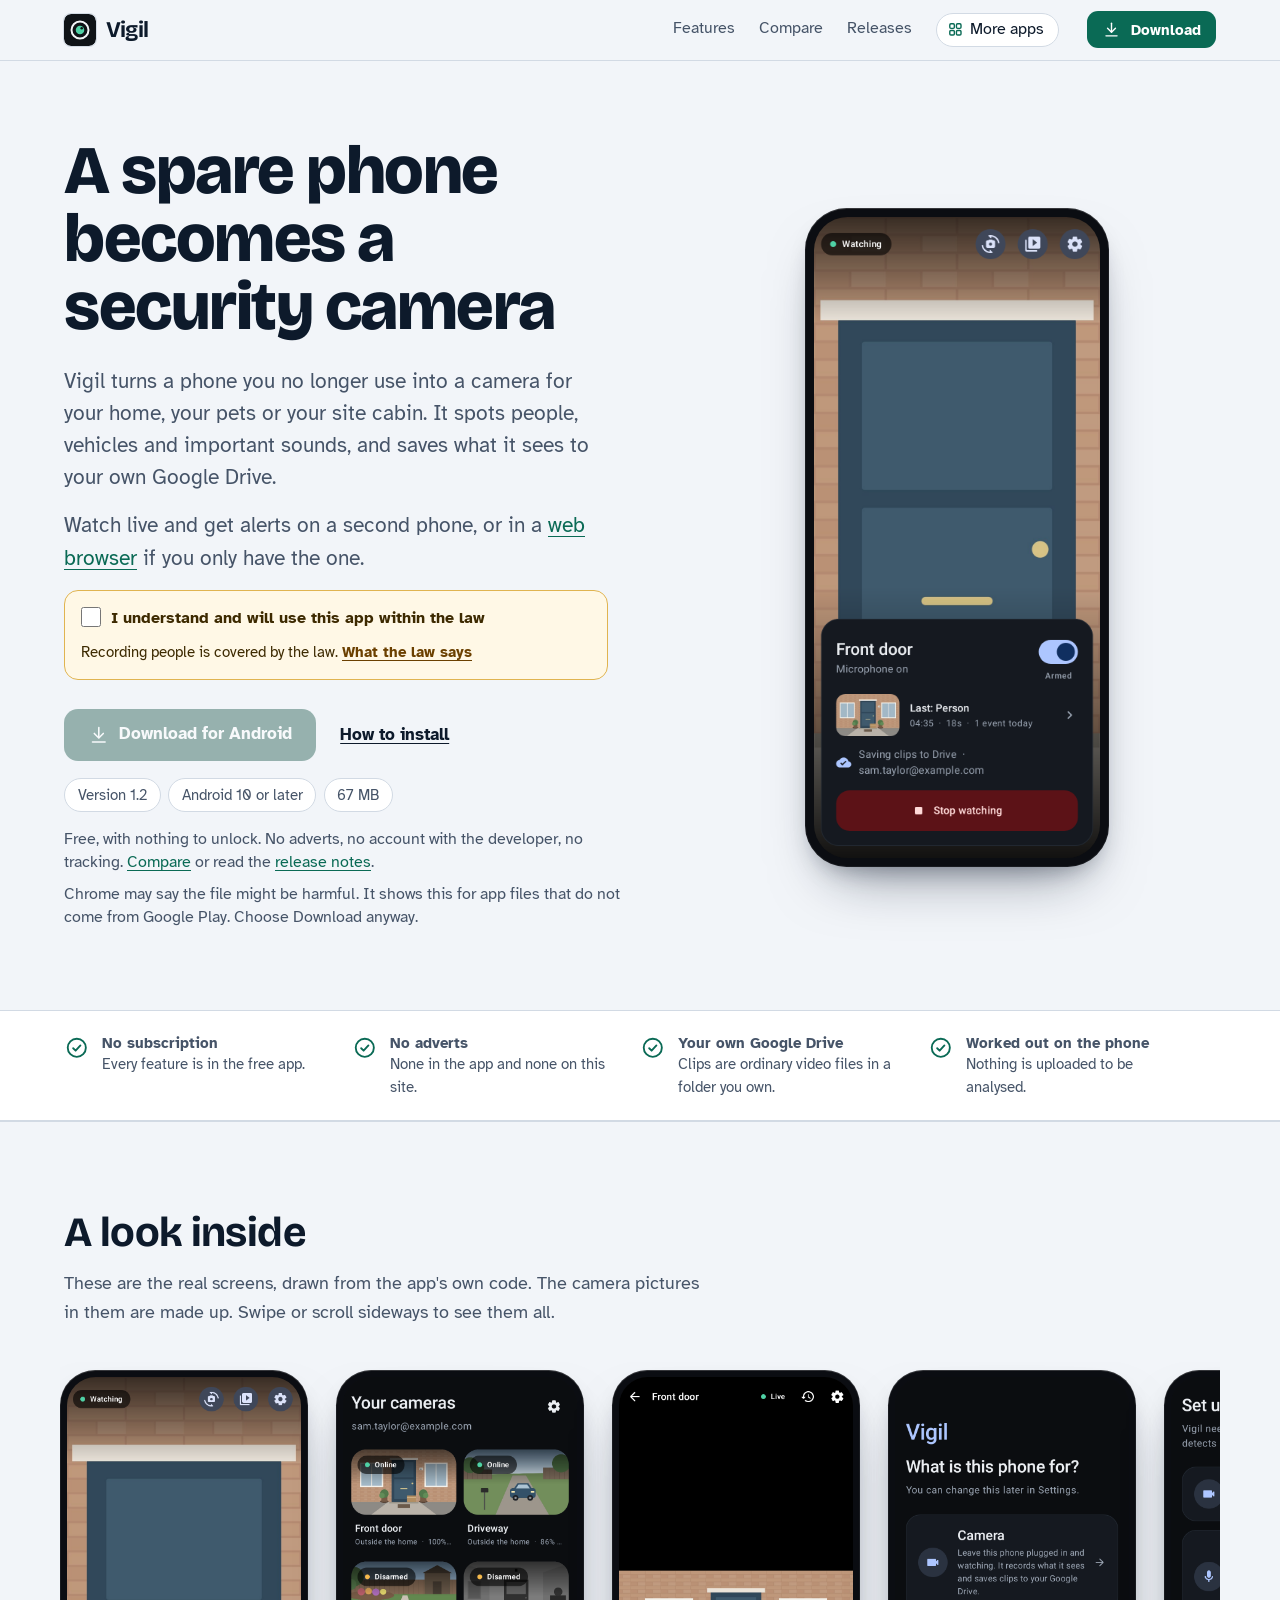
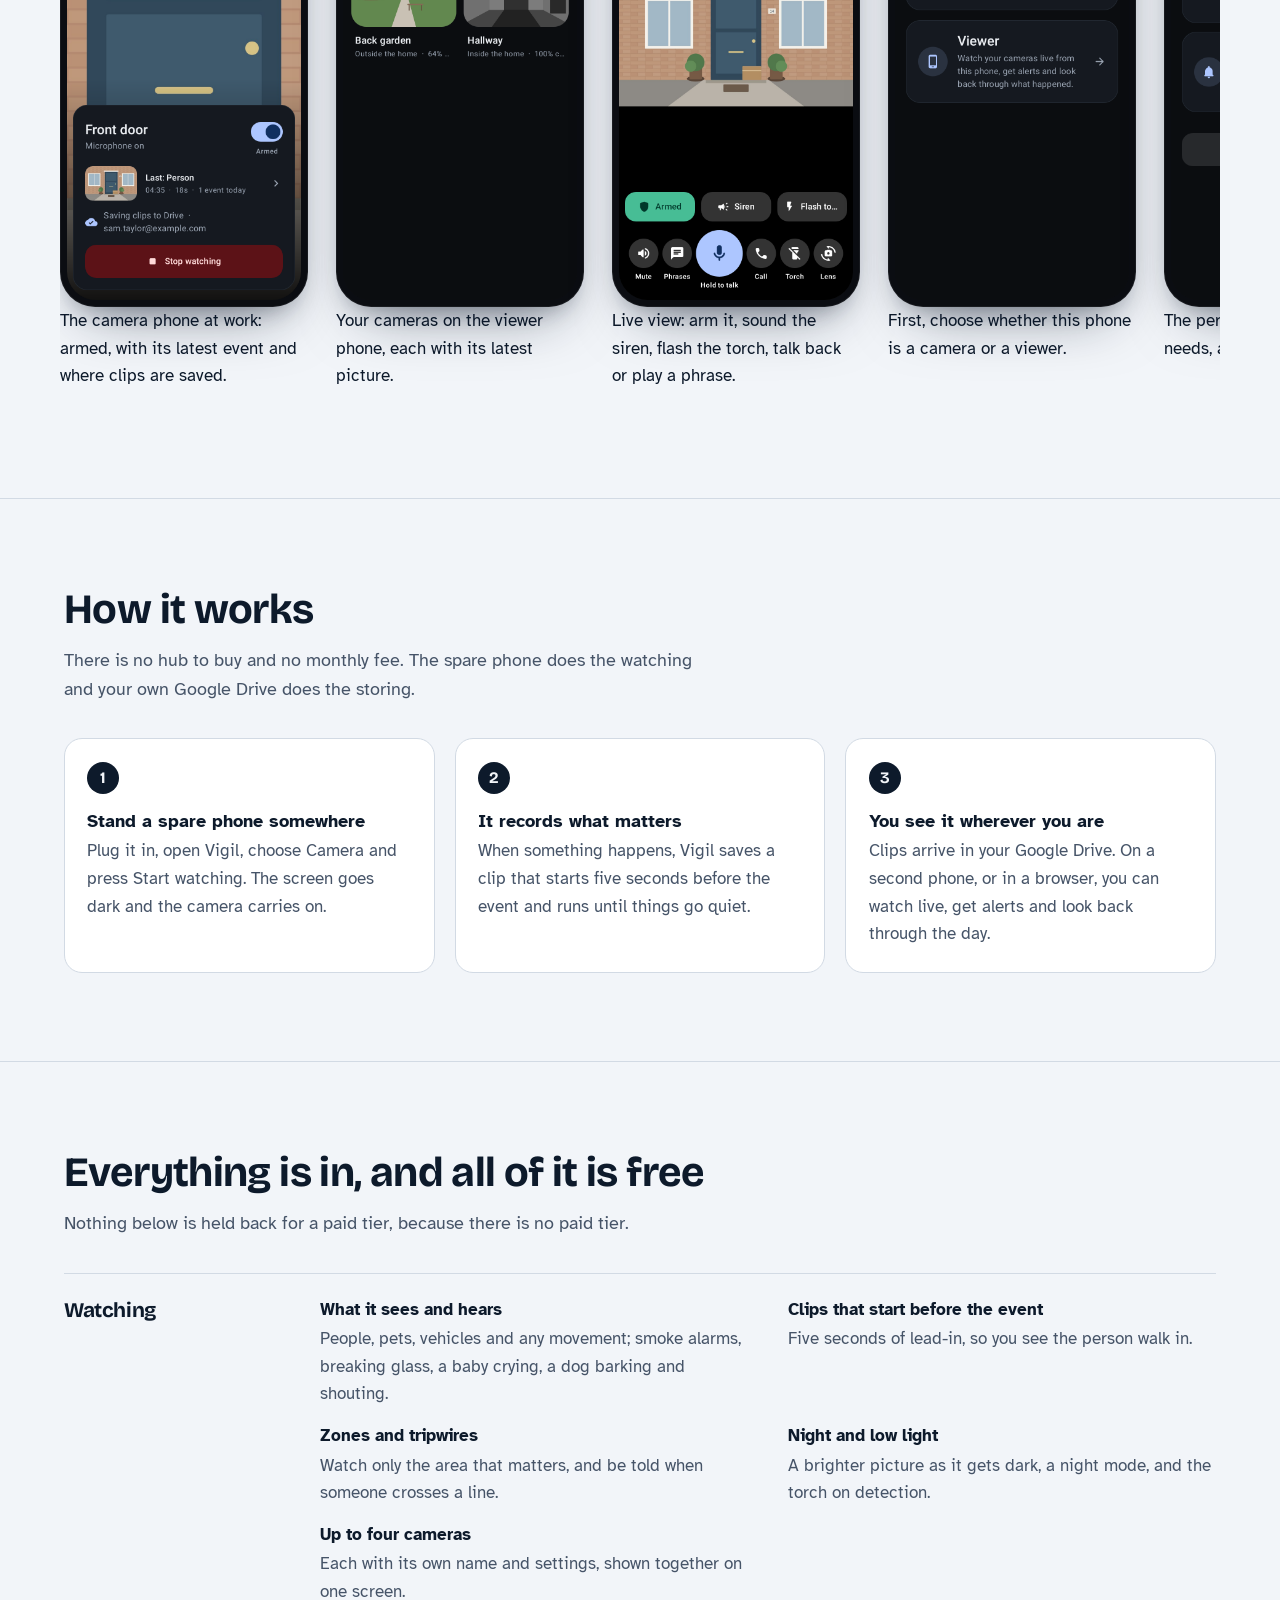
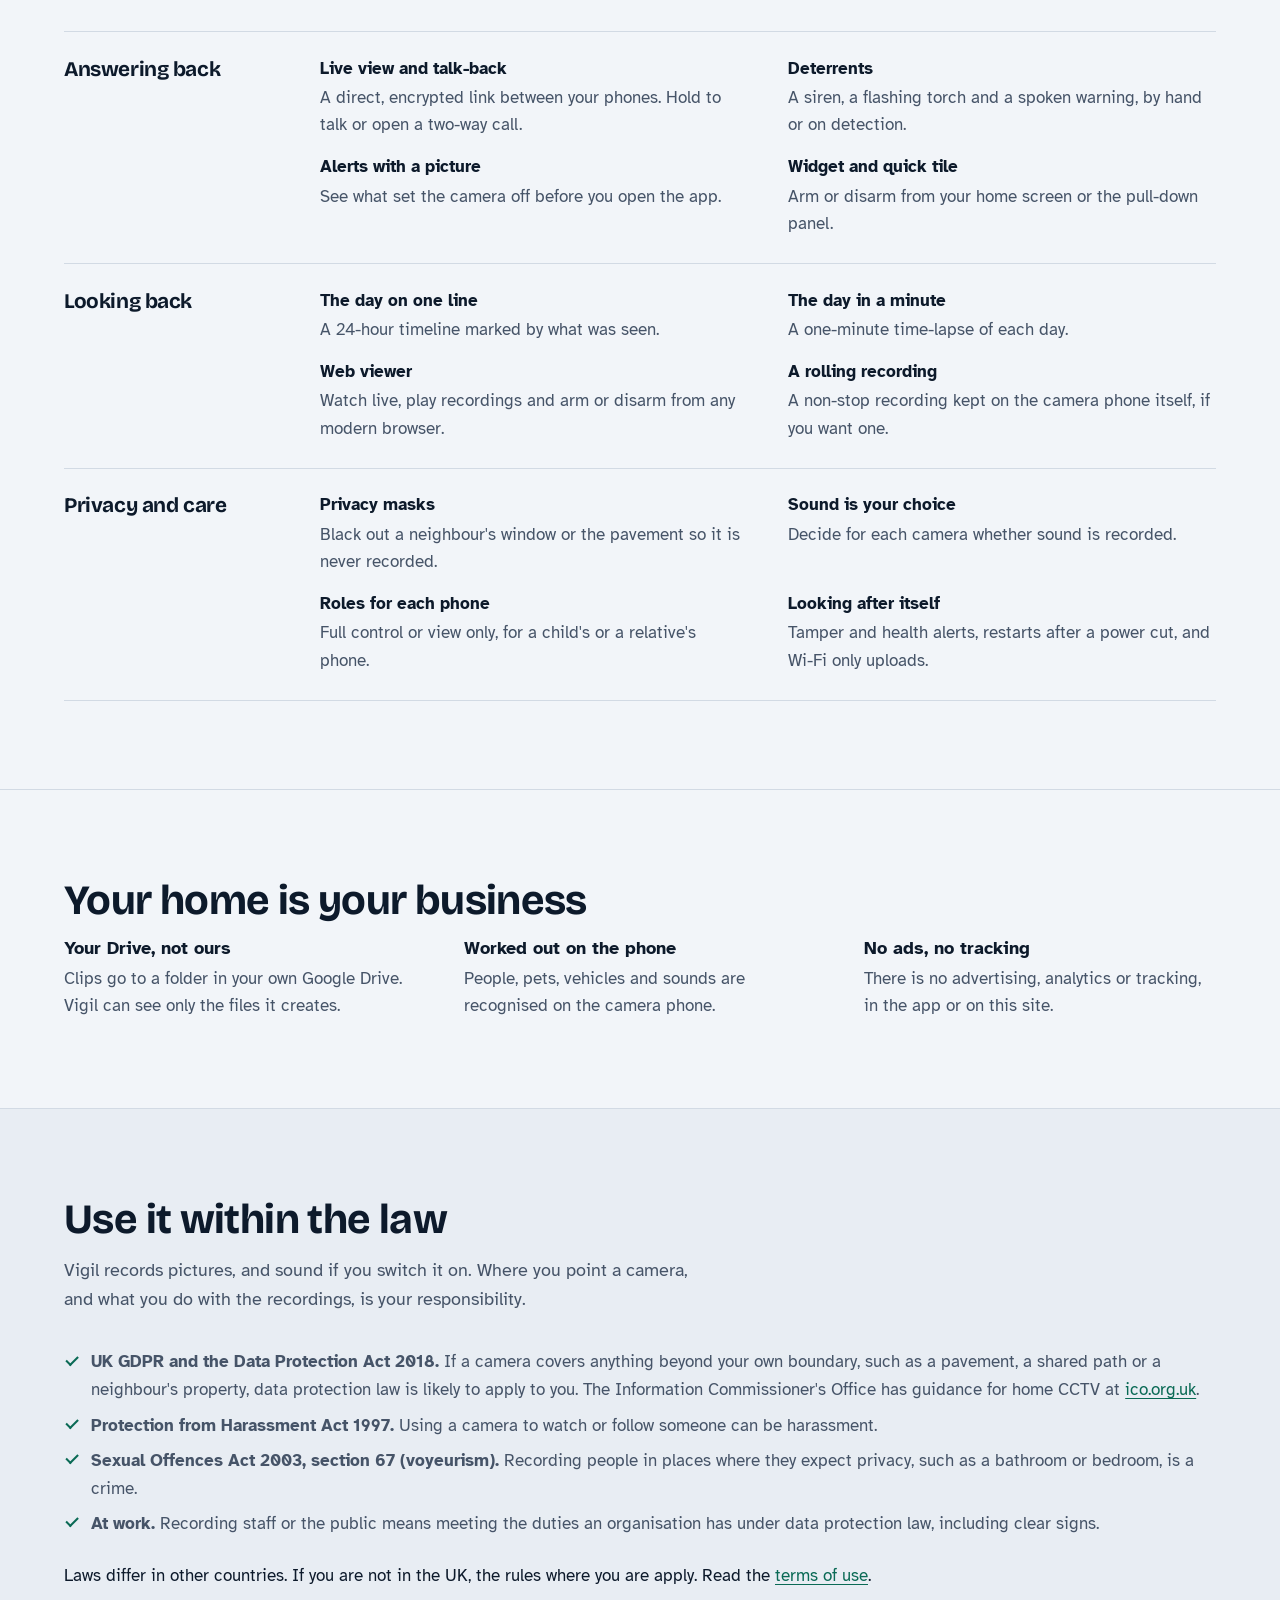
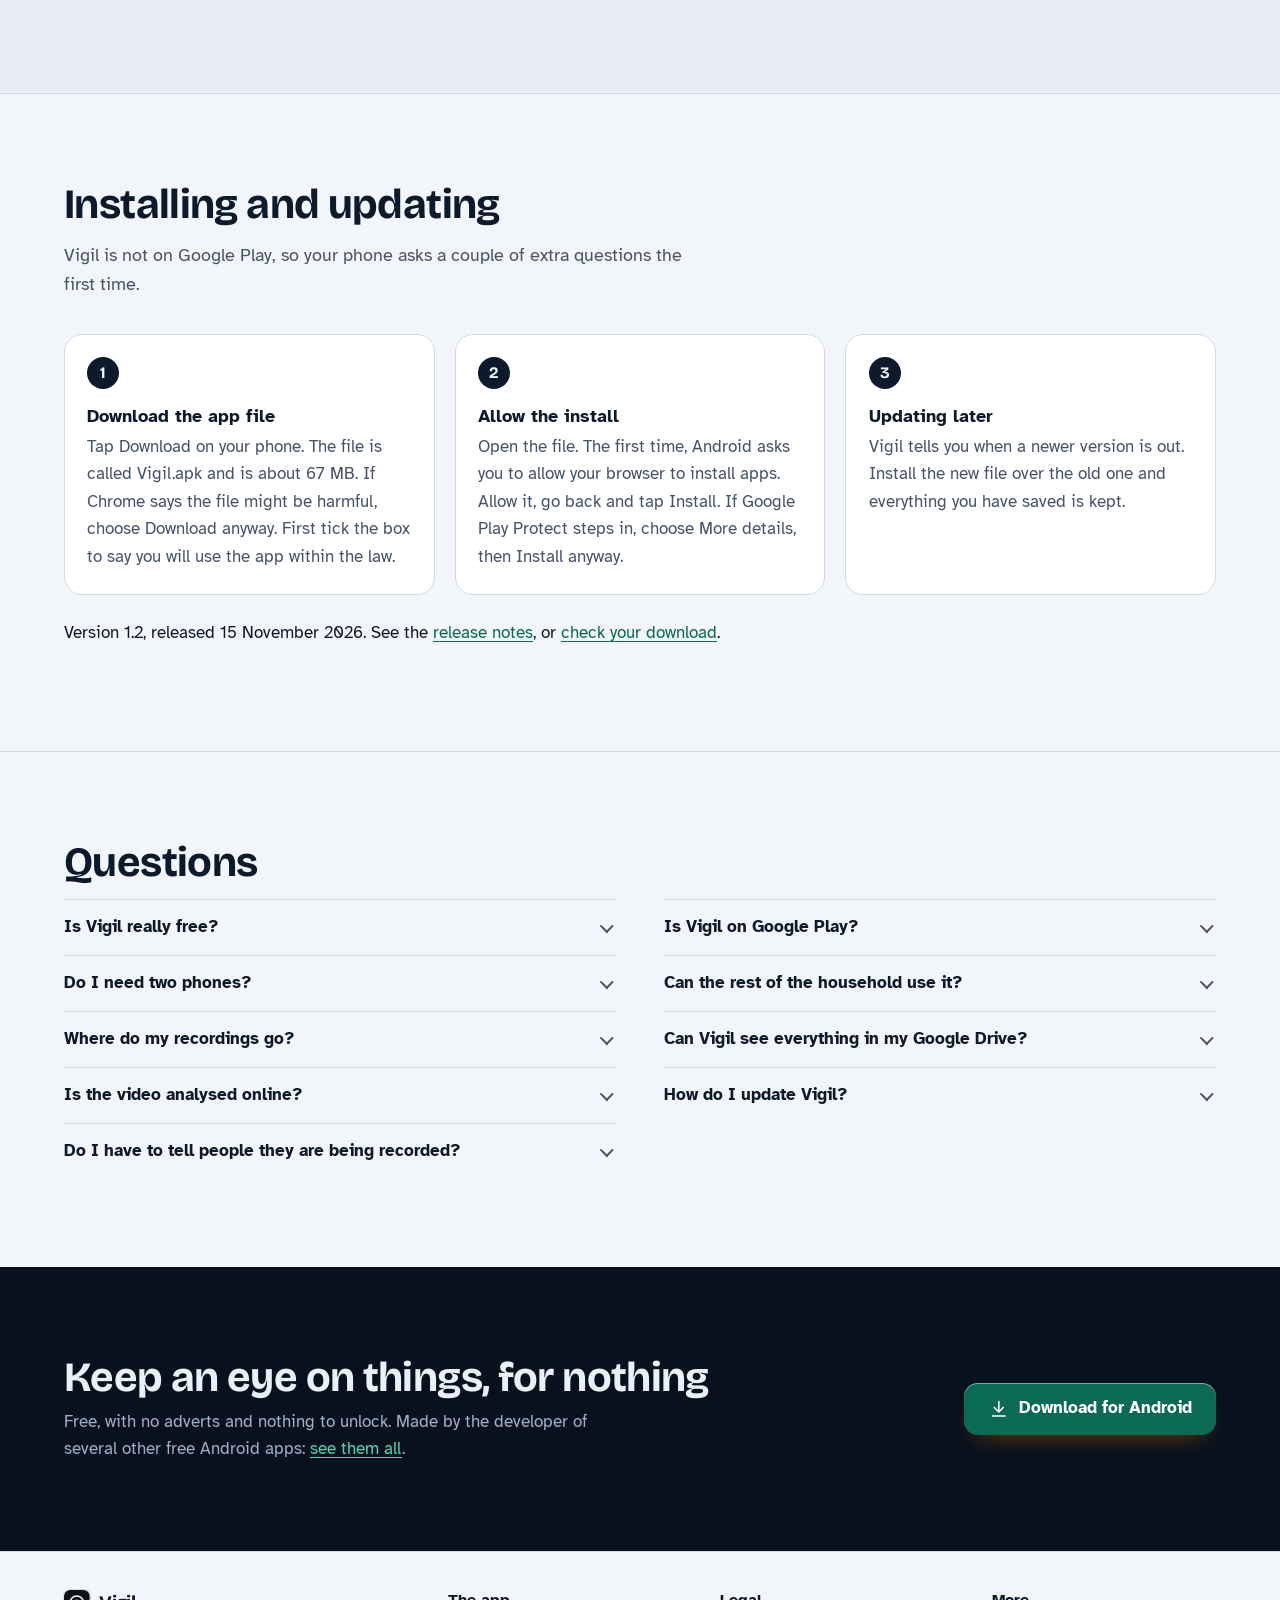
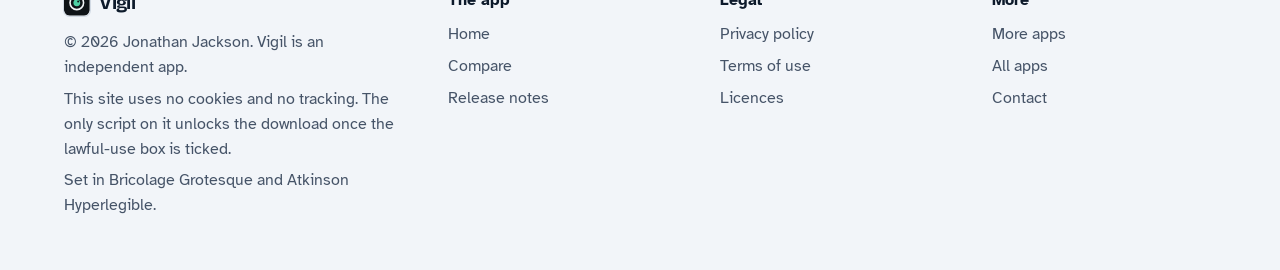
==== commit ef0b916a: "Gallery: the camera, viewer and live screens" ====
--- a/index.html
+++ b/index.html
@@ -17,7 +17,7 @@
 <meta property="og:image" content="https://customgpter.github.io/vigil/assets/og.png">
 <meta property="og:image:width" content="1200">
 <meta property="og:image:height" content="630">
-<meta property="og:image:alt" content="Vigil&#x27;s first screen, choosing whether this phone is a camera or a viewer">
+<meta property="og:image:alt" content="Vigil on a spare phone, watching a front door">
 <meta property="og:locale" content="en_GB">
 <meta name="twitter:card" content="summary_large_image">
 <link rel="icon" href="./assets/favicon.svg" type="image/svg+xml">
@@ -52,7 +52,7 @@
 <p class="facts">Free, with nothing to unlock. No adverts, no account with the developer, no tracking. <a href="compare.html">Compare</a> or read the <a href="releases.html">release notes</a>.</p>
 <p class="facts">Chrome may say the file might be harmful. It shows this for app files that do not come from Google Play. Choose Download anyway.</p>
 </div>
-<div class="hero-phone"><div class="phone"><img src="./assets/screens/role.png" alt="First, choose whether this phone is a camera or a viewer." width="393" height="852" fetchpriority="high"></div></div>
+<div class="hero-phone"><div class="phone"><img src="./assets/screens/camera.png" alt="The camera phone at work: armed, with its latest event and where clips are saved." width="393" height="852" fetchpriority="high"></div></div>
 </div>
 </div>
 
@@ -63,8 +63,8 @@
 <section id="screens" aria-labelledby="screens-h">
 <div class="wrap">
 <h2 id="screens-h">A look inside</h2>
-<p class="intro">These are the real screens, drawn from the app&#x27;s own code. The camera and live views need a real camera, so they are not shown. Swipe or scroll sideways to see them all.</p>
-<div class="gallery" tabindex="0" role="region" aria-label="Screens from Vigil"><figure class="shot"><div class="phone"><img src="./assets/screens/role.png" alt="First, choose whether this phone is a camera or a viewer." width="393" height="852" loading="eager" decoding="async"></div><figcaption>First, choose whether this phone is a camera or a viewer.</figcaption></figure><figure class="shot"><div class="phone"><img src="./assets/screens/permissions.png" alt="The permissions a camera needs, and why." width="393" height="852" loading="eager" decoding="async"></div><figcaption>The permissions a camera needs, and why.</figcaption></figure><figure class="shot"><div class="phone"><img src="./assets/screens/signin.png" alt="Sign in to your own Google Drive, or skip it for now." width="393" height="852" loading="eager" decoding="async"></div><figcaption>Sign in to your own Google Drive, or skip it for now.</figcaption></figure><figure class="shot"><div class="phone"><img src="./assets/screens/camera-settings.png" alt="A camera&#x27;s settings: what it is for and what to detect." width="393" height="852" loading="eager" decoding="async"></div><figcaption>A camera&#x27;s settings: what it is for and what to detect.</figcaption></figure><figure class="shot"><div class="phone"><img src="./assets/screens/licences.png" alt="The open-source parts inside Vigil." width="393" height="852" loading="eager" decoding="async"></div><figcaption>The open-source parts inside Vigil.</figcaption></figure></div>
+<p class="intro">These are the real screens, drawn from the app&#x27;s own code. The camera pictures in them are made up. Swipe or scroll sideways to see them all.</p>
+<div class="gallery" tabindex="0" role="region" aria-label="Screens from Vigil"><figure class="shot"><div class="phone"><img src="./assets/screens/camera.png" alt="The camera phone at work: armed, with its latest event and where clips are saved." width="393" height="852" loading="eager" decoding="async"></div><figcaption>The camera phone at work: armed, with its latest event and where clips are saved.</figcaption></figure><figure class="shot"><div class="phone"><img src="./assets/screens/viewer.png" alt="Your cameras on the viewer phone, each with its latest picture." width="393" height="852" loading="eager" decoding="async"></div><figcaption>Your cameras on the viewer phone, each with its latest picture.</figcaption></figure><figure class="shot"><div class="phone"><img src="./assets/screens/live.png" alt="Live view: arm it, sound the siren, flash the torch, talk back or play a phrase." width="393" height="852" loading="eager" decoding="async"></div><figcaption>Live view: arm it, sound the siren, flash the torch, talk back or play a phrase.</figcaption></figure><figure class="shot"><div class="phone"><img src="./assets/screens/role.png" alt="First, choose whether this phone is a camera or a viewer." width="393" height="852" loading="eager" decoding="async"></div><figcaption>First, choose whether this phone is a camera or a viewer.</figcaption></figure><figure class="shot"><div class="phone"><img src="./assets/screens/permissions.png" alt="The permissions a camera needs, and why." width="393" height="852" loading="eager" decoding="async"></div><figcaption>The permissions a camera needs, and why.</figcaption></figure><figure class="shot"><div class="phone"><img src="./assets/screens/signin.png" alt="Sign in to your own Google Drive, or skip it for now." width="393" height="852" loading="eager" decoding="async"></div><figcaption>Sign in to your own Google Drive, or skip it for now.</figcaption></figure><figure class="shot"><div class="phone"><img src="./assets/screens/camera-settings.png" alt="A camera&#x27;s settings: what it is for and what to detect." width="393" height="852" loading="eager" decoding="async"></div><figcaption>A camera&#x27;s settings: what it is for and what to detect.</figcaption></figure><figure class="shot"><div class="phone"><img src="./assets/screens/licences.png" alt="The open-source parts inside Vigil." width="393" height="852" loading="eager" decoding="async"></div><figcaption>The open-source parts inside Vigil.</figcaption></figure></div>
 </div>
 </section>
 
